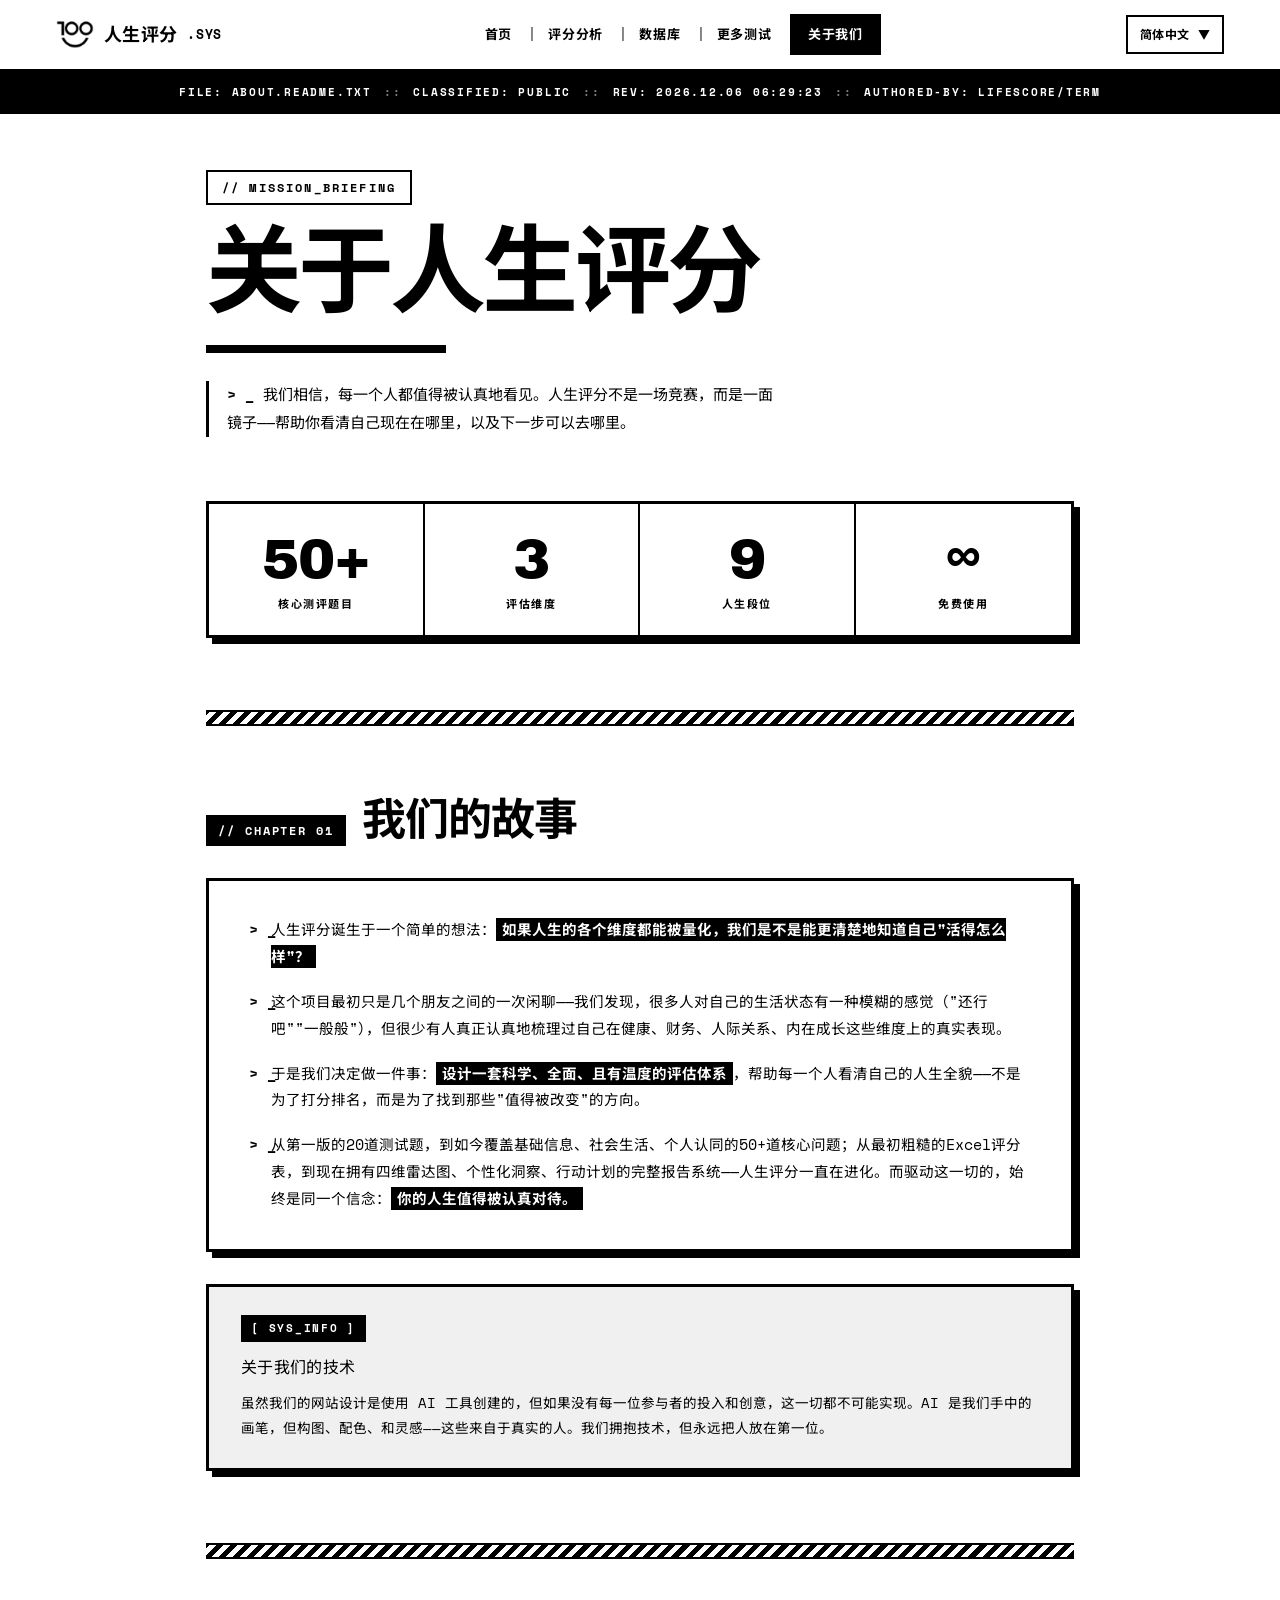
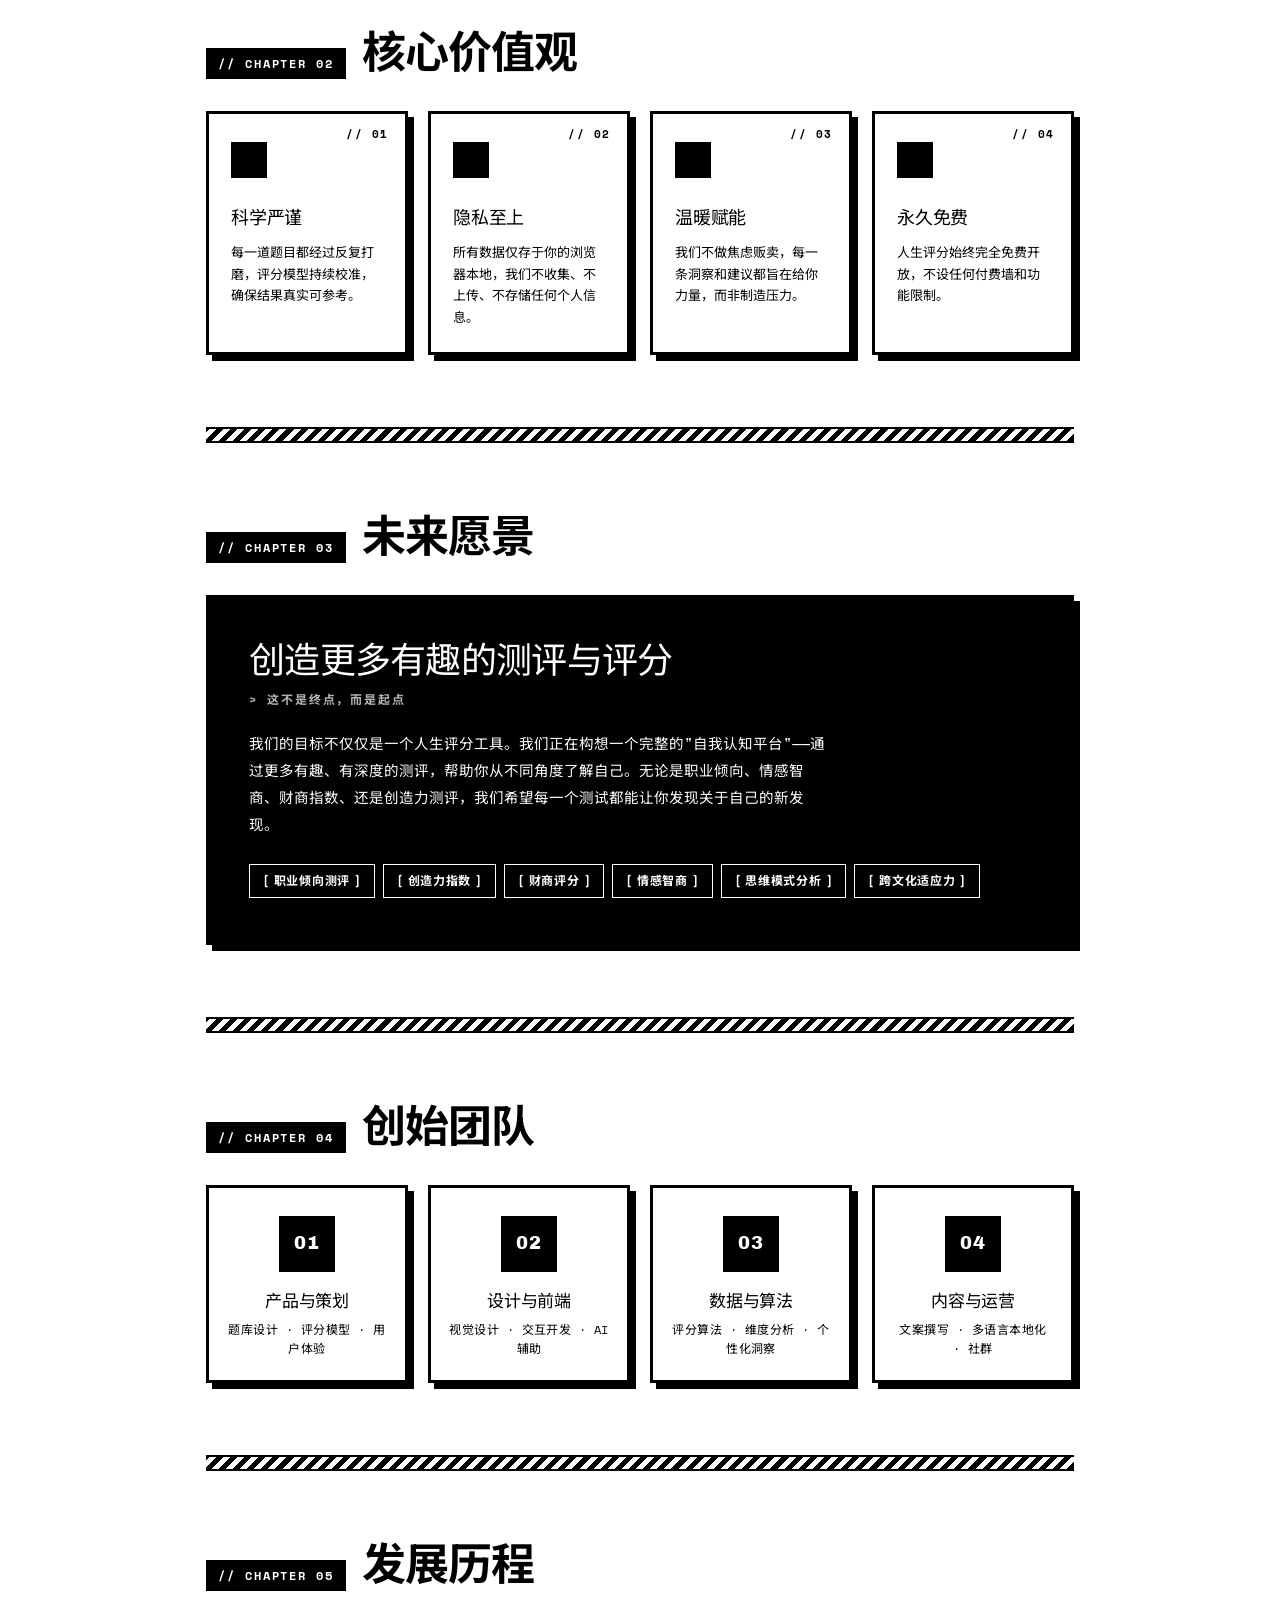
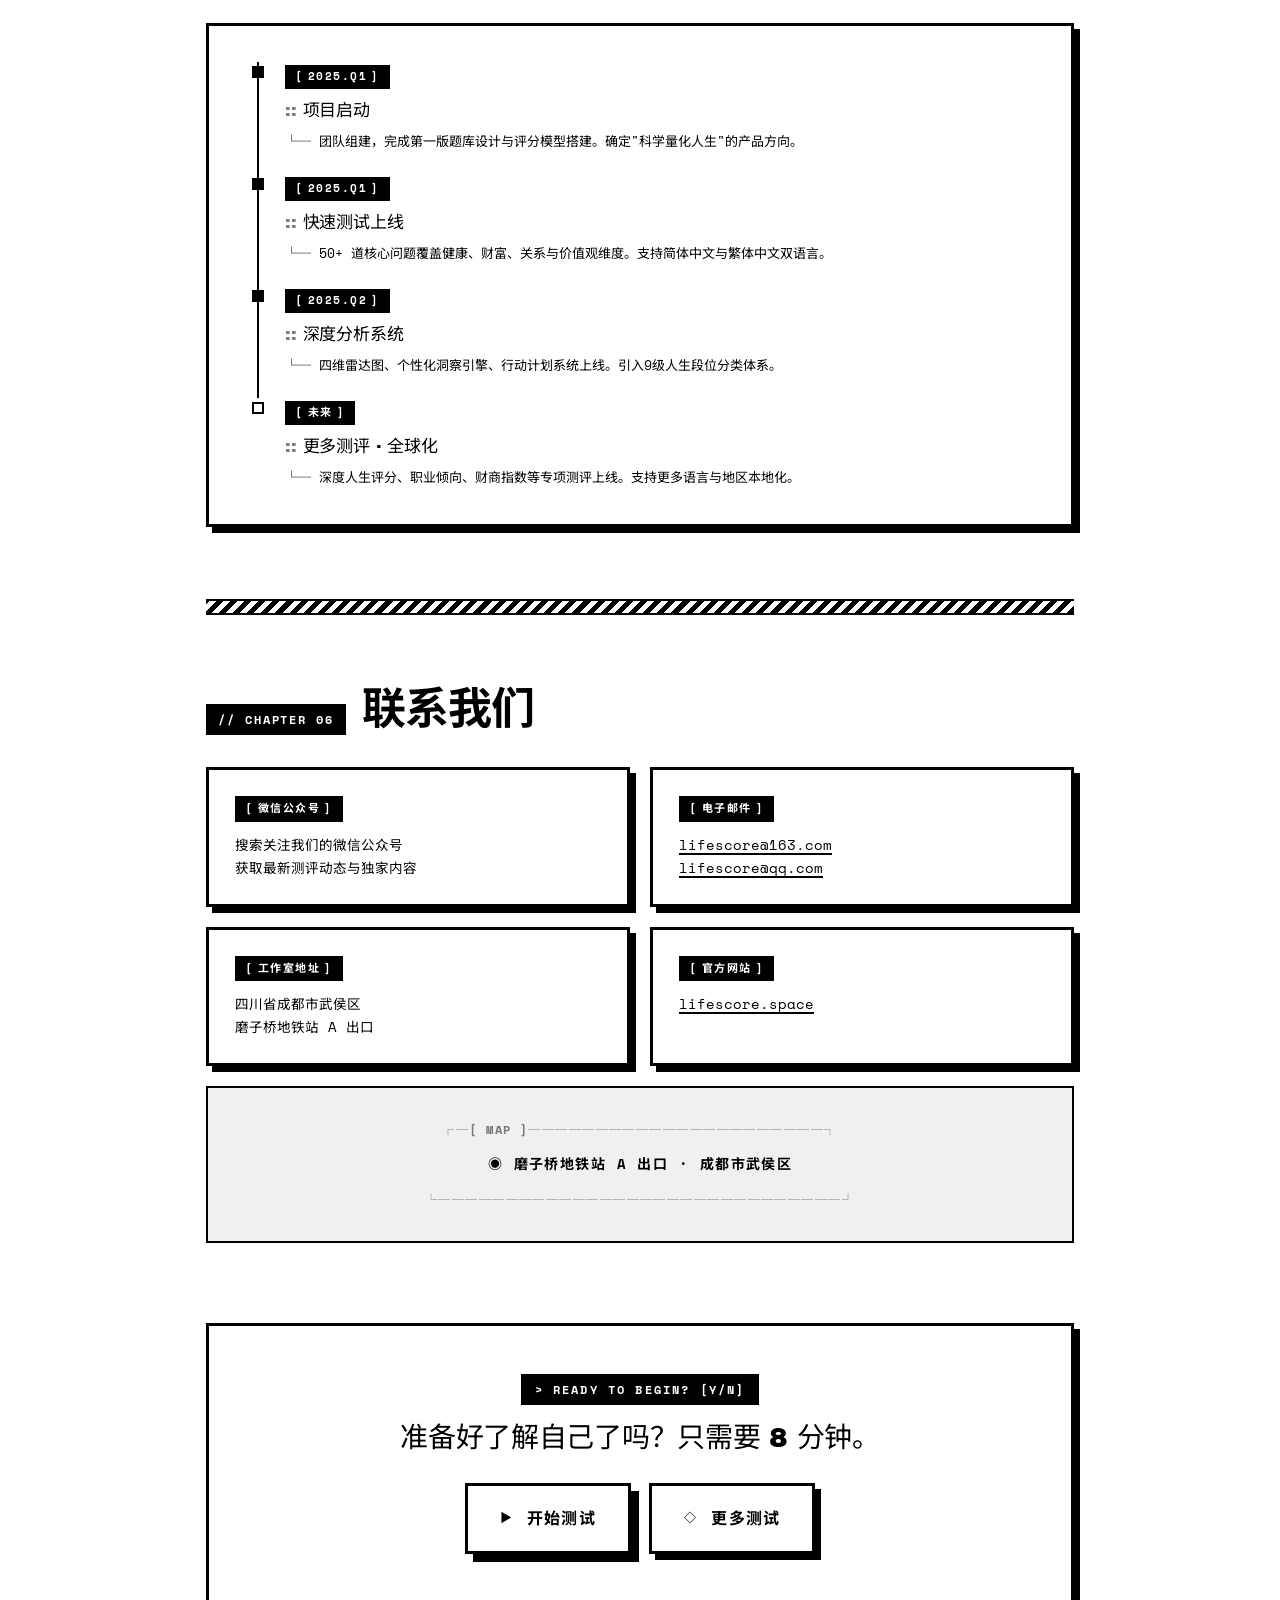
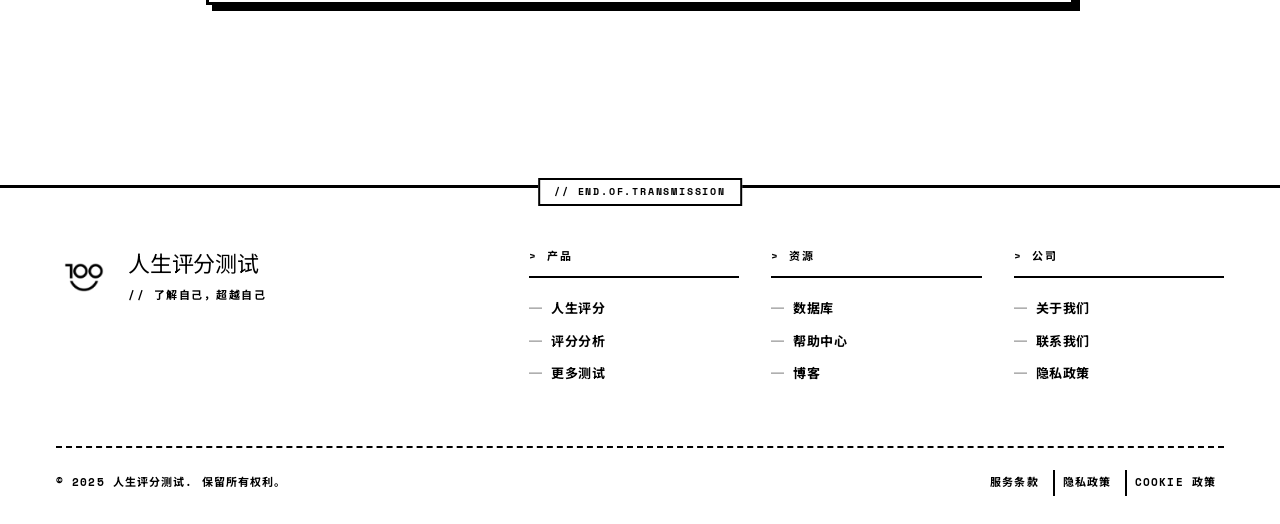
==== about.html @ 3911fbe5 "Add files via upload" ====
<!DOCTYPE html>
<html lang="zh-CN">
<head>
  <meta charset="UTF-8"/>
  <meta name="viewport" content="width=device-width, initial-scale=1.0"/>
  <title>LIFESCORE/TERM // 关于我们</title>
  <link rel="icon" type="image/png" href="images/favicon.ico"/>

  <link rel="preconnect" href="https://fonts.googleapis.com"/>
  <link rel="preconnect" href="https://fonts.gstatic.com" crossorigin/>
  <link href="https://fonts.googleapis.com/css2?family=Archivo+Black&family=Space+Mono:wght@400;700&family=Noto+Sans+SC:wght@500;700;900&display=swap" rel="stylesheet"/>

  <link rel="stylesheet" href="style.css"/>
</head>
<body>
  <!-- legacy hook (script may inject children) — visually neutralized -->
  <div class="particles" id="particles" aria-hidden="true"></div>

  <!-- ═══════════════ HUD BAR ═══════════════ -->
  <header class="hud" id="header">
    <div class="hud-row">
      <a href="index.html" class="brand">
        <img class="brand-mark" src="images/favicon.ico" alt="LS"/>
        <span class="brand-text" data-i18n="brandName">人生评分</span>
        <span class="brand-system">.SYS</span>
      </a>

      <nav class="nav" id="nav" aria-label="Main">
        <a href="index.html"      class="nav-link"        data-i18n="nav.home">首页</a>
        <a href="analysis.html"   class="nav-link"        data-i18n="nav.analysis">评分分析</a>
        <a href="database.html"   class="nav-link"        data-i18n="nav.database">数据库</a>
        <a href="more-tests.html" class="nav-link"        data-i18n="nav.more">更多测试</a>
        <a href="about.html"      class="nav-link active" data-i18n="nav.about">关于我们</a>
      </nav>

      <div class="hud-right">
        <div class="lang-switcher" id="langSwitcher">
          <span class="lang-icon">
            <svg width="14" height="14" viewBox="0 0 24 24" fill="none" stroke="currentColor" stroke-width="2.5">
              <circle cx="12" cy="12" r="10"/><path d="M2 12h20M12 2a15.3 15.3 0 0 1 4 10 15.3 15.3 0 0 1-4 10 15.3 15.3 0 0 1-4-10 15.3 15.3 0 0 1 4-10z"/>
            </svg>
          </span>
          <span class="lang-label" id="langLabel">简体中文</span>
          <span class="lang-arrow">▼</span>
          <div class="lang-dropdown" id="langDropdown">
            <div class="lang-option active" data-lang="zh-CN">简体中文</div>
            <div class="lang-option"        data-lang="zh-TW">繁體中文</div>
          </div>
        </div>
        <button class="menu-toggle" id="menuToggle" aria-expanded="false" aria-label="Menu">
          <span></span><span></span><span></span>
        </button>
      </div>
    </div>
  </header>

  <!-- ═══════════════ DOSSIER FILE-HEADER BANNER ═══════════════ -->
  <div class="dossier-banner">
    <span>FILE: ABOUT.README.TXT</span>
    <span class="sep">::</span>
    <span>CLASSIFIED: PUBLIC</span>
    <span class="sep">::</span>
    <span>REV: <span id="liveDate"></span></span>
    <span class="sep">::</span>
    <span>AUTHORED-BY: LIFESCORE/TERM</span>
  </div>

  <!-- ═══════════════ MAIN ═══════════════ -->
  <main class="dossier-wrap">

    <!-- ── HERO ── -->
    <section class="dossier-hero">
      <span class="kicker">MISSION_BRIEFING</span>
      <h1>关于人生评分</h1>
      <span class="underline" aria-hidden="true"></span>
      <p class="dossier-intro">我们相信，每一个人都值得被认真地看见。人生评分不是一场竞赛，而是一面镜子——帮助你看清自己现在在哪里，以及下一步可以去哪里。</p>
    </section>

    <!-- ── STATS STRIP ── -->
    <section class="dossier-stats" aria-label="关键指标">
      <div class="dossier-stat">
        <div class="dossier-stat-num">50+</div>
        <div class="dossier-stat-label">核心测评题目</div>
      </div>
      <div class="dossier-stat">
        <div class="dossier-stat-num">3</div>
        <div class="dossier-stat-label">评估维度</div>
      </div>
      <div class="dossier-stat">
        <div class="dossier-stat-num">9</div>
        <div class="dossier-stat-label">人生段位</div>
      </div>
      <div class="dossier-stat">
        <div class="dossier-stat-num">∞</div>
        <div class="dossier-stat-label">免费使用</div>
      </div>
    </section>

    <div class="dossier-divider" aria-hidden="true"></div>

    <!-- ══ CHAPTER 01 :: OUR STORY ══ -->
    <section>
      <header class="chapter-head">
        <span class="chapter-num">// CHAPTER 01</span>
        <h2>我们的故事</h2>
      </header>

      <div class="dossier-prose">
        <p>人生评分诞生于一个简单的想法：<strong>如果人生的各个维度都能被量化，我们是不是能更清楚地知道自己"活得怎么样"？</strong></p>
        <p>这个项目最初只是几个朋友之间的一次闲聊——我们发现，很多人对自己的生活状态有一种模糊的感觉（"还行吧""一般般"），但很少有人真正认真地梳理过自己在健康、财务、人际关系、内在成长这些维度上的真实表现。</p>
        <p>于是我们决定做一件事：<strong>设计一套科学、全面、且有温度的评估体系</strong>，帮助每一个人看清自己的人生全貌——不是为了打分排名，而是为了找到那些"值得被改变"的方向。</p>
        <p>从第一版的20道测试题，到如今覆盖基础信息、社会生活、个人认同的50+道核心问题；从最初粗糙的Excel评分表，到现在拥有四维雷达图、个性化洞察、行动计划的完整报告系统——人生评分一直在进化。而驱动这一切的，始终是同一个信念：<strong>你的人生值得被认真对待。</strong></p>
      </div>

      <!-- AI ACKNOWLEDGEMENT — system info callout -->
      <div class="sys-info">
        <span class="sys-info-title">关于我们的技术</span>
        <p>虽然我们的网站设计是使用 AI 工具创建的，但如果没有每一位参与者的投入和创意，这一切都不可能实现。AI 是我们手中的画笔，但构图、配色、和灵感——这些来自于真实的人。我们拥抱技术，但永远把人放在第一位。</p>
      </div>
    </section>

    <div class="dossier-divider" aria-hidden="true"></div>

    <!-- ══ CHAPTER 02 :: CORE VALUES ══ -->
    <section>
      <header class="chapter-head">
        <span class="chapter-num">// CHAPTER 02</span>
        <h2>核心价值观</h2>
      </header>

      <div class="dossier-values">
        <article class="value-card">
          <span class="v-id">// 01</span>
          <span class="v-mark" aria-hidden="true"></span>
          <div class="value-title">科学严谨</div>
          <div class="value-desc">每一道题目都经过反复打磨，评分模型持续校准，确保结果真实可参考。</div>
        </article>
        <article class="value-card">
          <span class="v-id">// 02</span>
          <span class="v-mark" aria-hidden="true"></span>
          <div class="value-title">隐私至上</div>
          <div class="value-desc">所有数据仅存于你的浏览器本地，我们不收集、不上传、不存储任何个人信息。</div>
        </article>
        <article class="value-card">
          <span class="v-id">// 03</span>
          <span class="v-mark" aria-hidden="true"></span>
          <div class="value-title">温暖赋能</div>
          <div class="value-desc">我们不做焦虑贩卖，每一条洞察和建议都旨在给你力量，而非制造压力。</div>
        </article>
        <article class="value-card">
          <span class="v-id">// 04</span>
          <span class="v-mark" aria-hidden="true"></span>
          <div class="value-title">永久免费</div>
          <div class="value-desc">人生评分始终完全免费开放，不设任何付费墙和功能限制。</div>
        </article>
      </div>
    </section>

    <div class="dossier-divider" aria-hidden="true"></div>

    <!-- ══ CHAPTER 03 :: VISION ══ -->
    <section>
      <header class="chapter-head">
        <span class="chapter-num">// CHAPTER 03</span>
        <h2>未来愿景</h2>
      </header>

      <div class="dossier-vision">
        <div class="vision-title">创造更多有趣的测评与评分</div>
        <div class="vision-sub">这不是终点，而是起点</div>
        <div class="vision-text">我们的目标不仅仅是一个人生评分工具。我们正在构想一个完整的"自我认知平台"——通过更多有趣、有深度的测评，帮助你从不同角度了解自己。无论是职业倾向、情感智商、财商指数、还是创造力测评，我们希望每一个测试都能让你发现关于自己的新发现。</div>
        <div class="vision-tags">
          <span class="vision-tag">职业倾向测评</span>
          <span class="vision-tag">创造力指数</span>
          <span class="vision-tag">财商评分</span>
          <span class="vision-tag">情感智商</span>
          <span class="vision-tag">思维模式分析</span>
          <span class="vision-tag">跨文化适应力</span>
        </div>
      </div>
    </section>

    <div class="dossier-divider" aria-hidden="true"></div>

    <!-- ══ CHAPTER 04 :: TEAM ══ -->
    <section>
      <header class="chapter-head">
        <span class="chapter-num">// CHAPTER 04</span>
        <h2>创始团队</h2>
      </header>

      <div class="dossier-team">
        <article class="team-card">
          <div class="team-id">01</div>
          <div class="team-name">产品与策划</div>
          <div class="team-role">题库设计 · 评分模型 · 用户体验</div>
        </article>
        <article class="team-card">
          <div class="team-id">02</div>
          <div class="team-name">设计与前端</div>
          <div class="team-role">视觉设计 · 交互开发 · AI 辅助</div>
        </article>
        <article class="team-card">
          <div class="team-id">03</div>
          <div class="team-name">数据与算法</div>
          <div class="team-role">评分算法 · 维度分析 · 个性化洞察</div>
        </article>
        <article class="team-card">
          <div class="team-id">04</div>
          <div class="team-name">内容与运营</div>
          <div class="team-role">文案撰写 · 多语言本地化 · 社群</div>
        </article>
      </div>
    </section>

    <div class="dossier-divider" aria-hidden="true"></div>

    <!-- ══ CHAPTER 05 :: MILESTONES ══ -->
    <section>
      <header class="chapter-head">
        <span class="chapter-num">// CHAPTER 05</span>
        <h2>发展历程</h2>
      </header>

      <div class="dossier-timeline">
        <div class="tl-entry">
          <span class="tl-date">2025.Q1</span>
          <span class="tl-title">项目启动</span>
          <div class="tl-desc">团队组建，完成第一版题库设计与评分模型搭建。确定"科学量化人生"的产品方向。</div>
        </div>
        <div class="tl-entry">
          <span class="tl-date">2025.Q1</span>
          <span class="tl-title">快速测试上线</span>
          <div class="tl-desc">50+ 道核心问题覆盖健康、财富、关系与价值观维度。支持简体中文与繁体中文双语言。</div>
        </div>
        <div class="tl-entry">
          <span class="tl-date">2025.Q2</span>
          <span class="tl-title">深度分析系统</span>
          <div class="tl-desc">四维雷达图、个性化洞察引擎、行动计划系统上线。引入9级人生段位分类体系。</div>
        </div>
        <div class="tl-entry tl-future">
          <span class="tl-date">未来</span>
          <span class="tl-title">更多测评 · 全球化</span>
          <div class="tl-desc">深度人生评分、职业倾向、财商指数等专项测评上线。支持更多语言与地区本地化。</div>
        </div>
      </div>
    </section>

    <div class="dossier-divider" aria-hidden="true"></div>

    <!-- ══ CHAPTER 06 :: CONTACT ══ -->
    <section id="contact">
      <header class="chapter-head">
        <span class="chapter-num">// CHAPTER 06</span>
        <h2>联系我们</h2>
      </header>

      <div class="dossier-contacts">
        <article class="contact-card">
          <span class="contact-label">微信公众号</span>
          <div class="contact-val">搜索关注我们的微信公众号<br/>获取最新测评动态与独家内容</div>
        </article>

        <article class="contact-card">
          <span class="contact-label">电子邮件</span>
          <div class="contact-val">
            <a href="mailto:lifescore@163.com">lifescore@163.com</a><br/>
            <a href="mailto:lifescore@qq.com">lifescore@qq.com</a>
          </div>
        </article>

        <article class="contact-card">
          <span class="contact-label">工作室地址</span>
          <div class="contact-val">四川省成都市武侯区<br/>磨子桥地铁站 A 出口</div>
        </article>

        <article class="contact-card">
          <span class="contact-label">官方网站</span>
          <div class="contact-val"><a href="https://lifescore.space" target="_blank" rel="noopener">lifescore.space</a></div>
        </article>
      </div>

      <div class="address-map" aria-label="地址">
        <span class="pin">磨子桥地铁站 A 出口 · 成都市武侯区</span>
      </div>
    </section>

    <!-- ══ CTA ══ -->
    <section class="dossier-cta">
      <span class="dossier-cta-prompt">&gt; READY TO BEGIN? [Y/N]</span>
      <div class="dossier-cta-text">准备好了解自己了吗？只需要 8 分钟。</div>
      <div class="dossier-cta-btns">
        <a href="quiz-quick.html" class="btn btn-primary">
          <span>开始测试</span>
        </a>
        <a href="more-tests.html" class="btn btn-secondary">
          <span>更多测试</span>
        </a>
      </div>
    </section>

  </main>

  <!-- ═══════════════ FOOTER ═══════════════ -->
  <footer class="footer">
    <div class="footer-inner">
      <div class="footer-brand">
        <img class="footer-logo-mark" src="images/favicon.ico" alt="LS"/>
        <div>
          <div class="footer-name"    data-i18n="footer.brand">人生评分测试</div>
          <div class="footer-tagline" data-i18n="footer.tagline">了解自己，超越自己</div>
        </div>
      </div>
      <div class="footer-links">
        <div class="footer-col">
          <div class="footer-col-title" data-i18n="footer.col1">产品</div>
          <a href="quiz-quick.html"  data-i18n="footer.l1a">人生评分</a>
          <a href="analysis.html"    data-i18n="footer.l1b">评分分析</a>
          <a href="more-tests.html"  data-i18n="footer.l1c">更多测试</a>
        </div>
        <div class="footer-col">
          <div class="footer-col-title" data-i18n="footer.col2">资源</div>
          <a href="database.html" data-i18n="footer.l2a">数据库</a>
          <a href="#"             data-i18n="footer.l2b">帮助中心</a>
          <a href="#"             data-i18n="footer.l2c">博客</a>
        </div>
        <div class="footer-col">
          <div class="footer-col-title" data-i18n="footer.col3">公司</div>
          <a href="about.html"         data-i18n="footer.l3a">关于我们</a>
          <a href="about.html#contact" data-i18n="footer.l3b">联系我们</a>
          <a href="#"                  data-i18n="footer.l3c">隐私政策</a>
        </div>
      </div>
    </div>
    <div class="footer-bottom">
      <span data-i18n="footer.copy">© 2025 人生评分测试. 保留所有权利。</span>
      <div class="footer-bottom-links">
        <a href="#" data-i18n="footer.terms">服务条款</a>
        <a href="#" data-i18n="footer.privacy">隐私政策</a>
        <a href="#" data-i18n="footer.cookie">Cookie 政策</a>
      </div>
    </div>
  </footer>

  <!-- ═══════════════ INLINE PAGE WIRING ═══════════════ -->
  <script src="i18n.js"></script>
  <script>
  (function(){
    'use strict';

    /* Lang switcher */
    var ls = document.getElementById('langSwitcher');
    if (ls) {
      ls.addEventListener('click', function(e){ e.stopPropagation(); ls.classList.toggle('open'); });
      document.addEventListener('click', function(){ ls.classList.remove('open'); });
      document.querySelectorAll('.lang-option').forEach(function(o){
        o.addEventListener('click', function(e){
          e.stopPropagation(); window.applyI18n(o.dataset.lang); ls.classList.remove('open');
        });
      });
    }

    /* Mobile nav */
    var mt = document.getElementById('menuToggle'), nav = document.getElementById('nav');
    if (mt && nav) {
      mt.addEventListener('click', function(){
        var o = nav.classList.toggle('mobile-open');
        mt.setAttribute('aria-expanded', o);
      });
      document.querySelectorAll('.nav-link').forEach(function(l){
        l.addEventListener('click', function(){
          nav.classList.remove('mobile-open');
          mt.setAttribute('aria-expanded', 'false');
        });
      });
    }

    /* Scroll-aware header */
    var header = document.getElementById('header');
    if (header) {
      window.addEventListener('scroll', function(){
        header.classList.toggle('scrolled', window.scrollY > 10);
      }, { passive: true });
    }

    /* Live local time */
    function padLive(n){ return n < 10 ? '0' + n : n; }
    function tickLive(){
      var d = new Date();
      var s = d.getFullYear() + '.' + padLive(d.getMonth()+1) + '.' + padLive(d.getDate()) + ' '
            + padLive(d.getHours()) + ':' + padLive(d.getMinutes()) + ':' + padLive(d.getSeconds());
      var el = document.getElementById('liveDate');
      if(el) el.textContent = s;
    }
    tickLive();
    setInterval(tickLive, 1000);

    /* Apply i18n */
    if (typeof window.applyI18n === 'function') window.applyI18n();
  })();
  </script>
</body>
</html>
---- style.css ----
/* ═══════════════════════════════════════════════════════════════
 *  §1 · DESIGN TOKENS  ::  shared across the entire site
 *  ─────────────────────────────────────────────────────────────
 *  Public API (use these on every new page) :
 *    --color-bg        page background (paper white)
 *    --color-text      ink black
 *    --color-faint     subtle separator gray (use sparingly)
 *    --border-thick    standard 3px black border
 *    --border-hairline 2px black border (secondary surfaces)
 *    --shadow-hard     standard 6px hard offset shadow
 *    --shadow-sm/lg    smaller (4px) and larger (8px) variants
 *    --font-sans       display / heading family
 *    --font-mono       body / numeric / UI family
 *    --hud-h           fixed header height
 *    --max-w           page max-width
 *    --gutter          horizontal page padding
 *  Internal aliases (legacy short names) are kept after the
 *  public tokens so existing rules in this file keep working.
 * ═══════════════════════════════════════════════════════════════ */
:root {
  /* ── Color ── */
  --color-bg:        #FFFFFF;
  --color-text:      #000000;
  --color-faint:     #F0F0F0;   /* subtle separation only */

  /* ── Typography ── */
  --font-sans: 'Archivo Black', 'Noto Sans SC', system-ui, -apple-system, sans-serif;
  --font-mono: 'Space Mono', 'Noto Sans SC', 'Courier New', Courier, ui-monospace, monospace;

  /* ── Borders ── */
  --border-thick:    3px solid var(--color-text);
  --border-hairline: 2px solid var(--color-text);

  /* ── Shadows (hard offset, zero blur) ── */
  --shadow-sm:   4px 4px 0 var(--color-text);
  --shadow-hard: 6px 6px 0 var(--color-text);   /* the canonical one */
  --shadow-lg:   8px 8px 0 var(--color-text);

  /* ── Layout ── */
  --hud-h:  72px;
  --max-w:  1280px;
  --gutter: clamp(20px, 5vw, 56px);

  /* ── Internal aliases (kept so this file's existing rules work
   *    AND so future pages can use either naming convention) ── */
  --c-paper:     var(--color-bg);
  --c-ink:       var(--color-text);
  --c-faint:     var(--color-faint);
  --f-display:   var(--font-sans);
  --f-mono:      var(--font-mono);
  --bw:          3px;
  --bw-hairline: 2px;
  --shadow-md:   var(--shadow-hard);
}


/* ═══════════════════════════════════════════════════════════════
 *  §2 · RESET + BASE
 * ═══════════════════════════════════════════════════════════════ */
*, *::before, *::after { box-sizing: border-box; margin: 0; padding: 0; }
html { scroll-behavior: smooth; -webkit-text-size-adjust: 100%; }
body {
  font-family: var(--f-mono);
  font-weight: 400;
  font-size: 16px;
  line-height: 1.6;
  color: var(--c-ink);
  background: var(--c-paper);
  min-height: 100vh;
  overflow-x: hidden;
  -webkit-font-smoothing: antialiased;
  -moz-osx-font-smoothing: grayscale;
}
img, svg { display: block; max-width: 100%; }
button { font: inherit; color: inherit; background: none; border: 0; cursor: pointer; }
a { color: inherit; text-decoration: none; }
ul, ol { list-style: none; }
::selection { background: var(--c-ink); color: var(--c-paper); }

/* B&W scrollbar */
::-webkit-scrollbar { width: 12px; }
::-webkit-scrollbar-track { background: var(--c-paper); border-left: 2px solid var(--c-ink); }
::-webkit-scrollbar-thumb { background: var(--c-ink); }

/* legacy hook — neutralized (script.js may inject children, no visual) */
.particles { display: none; }

/* ═══════════════════════════════════════════════════════════════
 *  §3 · HUD BAR
 * ═══════════════════════════════════════════════════════════════ */
.hud {
  position: fixed; top: 0; left: 0; right: 0;
  z-index: 80;
  height: var(--hud-h);
  background: var(--c-paper);
  border-bottom: var(--bw) solid var(--c-ink);
  display: flex; align-items: center;
  padding: 0 var(--gutter);
  transition: box-shadow 0.15s linear;
}
.hud.scrolled { box-shadow: 0 4px 0 var(--c-ink); }
.hud-row {
  width: 100%; max-width: var(--max-w); margin: 0 auto;
  display: grid;
  grid-template-columns: auto 1fr auto;
  align-items: center;
  gap: 24px;
}

.brand {
  display: inline-flex; align-items: center; gap: 10px;
  font-family: var(--f-mono);
  font-weight: 700;
  letter-spacing: 0.02em;
}
.brand-mark {
  display: block;
  width: 38px; height: 38px;
  object-fit: contain;
}
.brand-text  { font-size: 18px; }
.brand-system { font-size: 13px; letter-spacing: 0.05em; }

.nav {
  display: flex;
  justify-content: center;
  gap: 0;
}
.nav-link {
  position: relative;
  padding: 10px 18px;
  font-family: var(--f-mono);
  font-weight: 700;
  font-size: 13px;
  letter-spacing: 0.06em;
  text-transform: uppercase;
  transition: background 0.1s linear, color 0.1s linear;
}
.nav-link + .nav-link::before {
  content: '|';
  position: absolute;
  left: -2px; top: 50%; transform: translateY(-50%);
  font-weight: 400;
}
.nav-link:hover {
  background: var(--c-ink);
  color: var(--c-paper);
}
.nav-link:hover::before { display: none; }
.nav-link.active {
  background: var(--c-ink);
  color: var(--c-paper);
}
.nav-link.active::before { display: none; }

.hud-right { display: flex; align-items: center; gap: 12px; }

/* lang switcher — terminal selector */
.lang-switcher {
  position: relative;
  display: inline-flex; align-items: center; gap: 8px;
  padding: 8px 12px;
  font-family: var(--f-mono);
  font-weight: 700;
  font-size: 12px;
  letter-spacing: 0.04em;
  border: var(--bw-hairline) solid var(--c-ink);
  cursor: pointer;
  user-select: none;
  transition: background 0.1s linear, color 0.1s linear;
}
.lang-switcher:hover { background: var(--c-ink); color: var(--c-paper); }
.lang-switcher .lang-icon { display: none; }
.lang-arrow { transition: transform 0.15s linear; display: inline-block; }
.lang-switcher.open .lang-arrow { transform: rotate(180deg); }
.lang-dropdown {
  position: absolute;
  top: calc(100% + 4px); right: 0;
  min-width: 100%;
  background: var(--c-paper);
  border: var(--bw) solid var(--c-ink);
  box-shadow: var(--shadow-sm);
  display: none;
  z-index: 90;
}
.lang-switcher.open .lang-dropdown { display: block; }
.lang-option {
  display: block;
  padding: 10px 14px;
  font-family: var(--f-mono);
  font-size: 13px;
  font-weight: 700;
  color: var(--c-ink);
  cursor: pointer;
  border-bottom: var(--bw-hairline) solid var(--c-ink);
}
.lang-option:last-child { border-bottom: 0; }
.lang-option:hover, .lang-option.active {
  background: var(--c-ink);
  color: var(--c-paper);
}

/* mobile menu toggle */
.menu-toggle {
  display: none;
  width: 44px; height: 44px;
  background: var(--c-paper);
  border: var(--bw-hairline) solid var(--c-ink);
  position: relative;
  transition: background 0.1s linear;
}
.menu-toggle:hover { background: var(--c-ink); }
.menu-toggle:hover span { background: var(--c-paper); }
.menu-toggle span {
  position: absolute; left: 9px;
  width: 22px; height: 3px;
  background: var(--c-ink);
  transition: transform 0.2s linear, opacity 0.1s linear, background 0.1s linear;
}
.menu-toggle span:nth-child(1) { top: 13px; }
.menu-toggle span:nth-child(2) { top: 20px; }
.menu-toggle span:nth-child(3) { top: 27px; }
.menu-toggle[aria-expanded="true"] span:nth-child(1) { top: 20px; transform: rotate(45deg); }
.menu-toggle[aria-expanded="true"] span:nth-child(2) { opacity: 0; }
.menu-toggle[aria-expanded="true"] span:nth-child(3) { top: 20px; transform: rotate(-45deg); }

/* ═══════════════════════════════════════════════════════════════
 *  §4 · MAIN
 * ═══════════════════════════════════════════════════════════════ */
main { padding-top: var(--hud-h); }

.container {
  max-width: var(--max-w);
  margin: 0 auto;
  padding: 0 var(--gutter);
}

/* boot status line above the hero */
.boot {
  display: flex; align-items: center; gap: 14px;
  padding: 28px 0 0;
  font-family: var(--f-mono);
  font-size: 12px;
  font-weight: 700;
  letter-spacing: 0.06em;
  color: var(--c-ink);
}
.boot-line {
  display: inline-block;
  white-space: nowrap;
  overflow: hidden;
  clip-path: inset(0 100% 0 0);
  animation: ls-type 2.4s steps(48) 0.2s forwards;
}
.boot::before { content: '▌'; animation: ls-blink 1s steps(2) infinite; }
.boot-spinner::before {
  content: '|';
  display: inline-block;
  animation: ls-spin-content 0.6s steps(4) infinite;
}

/* ═══════════════════════════════════════════════════════════════
 *  §5 · HERO — type wall + arcade scoreboard
 * ═══════════════════════════════════════════════════════════════ */
.hero {
  display: grid;
  grid-template-columns: minmax(0, 1.4fr) minmax(0, 1fr);
  gap: clamp(40px, 6vw, 100px);
  align-items: start;
  padding: 56px 0 120px;
}

/* LEFT — heading + CTA */
.hero-text > * {
  animation: ls-rise 0.5s linear both;
}
.hero-text > *:nth-child(1) { animation-delay: 0.05s; }
.hero-text > *:nth-child(2) { animation-delay: 0.15s; }
.hero-text > *:nth-child(3) { animation-delay: 0.25s; }
.hero-text > *:nth-child(4) { animation-delay: 0.35s; }
.hero-text > *:nth-child(5) { animation-delay: 0.45s; }
.hero-text > *:nth-child(6) { animation-delay: 0.55s; }
.hero-text > *:nth-child(7) { animation-delay: 0.65s; }
.hero-text > *:nth-child(8) { animation-delay: 0.75s; }

.winner-banner {
  display: none;
  margin-bottom: 24px;
  padding: 12px 18px;
  font-family: var(--f-display);
  font-size: 14px;
  letter-spacing: 0.04em;
  color: var(--c-paper);
  background: var(--c-ink);
  border: var(--bw) solid var(--c-ink);
  box-shadow: var(--shadow-md);
}
body.winner-mode .winner-banner { display: inline-block; }

.hero-badge {
  display: inline-block;
  margin-bottom: 28px;
  padding: 6px 12px;
  font-family: var(--f-mono);
  font-size: 11px;
  font-weight: 700;
  letter-spacing: 0.14em;
  text-transform: uppercase;
  border: var(--bw-hairline) solid var(--c-ink);
}
.hero-badge::before { content: '◆ '; }

/* previous-score badge — script.js toggles .has-score */
.score-badge-wrap { margin: 0 0 24px; }
.score-badge {
  display: inline-flex; align-items: center; gap: 10px;
  padding: 8px 14px;
  font-family: var(--f-mono);
  font-weight: 700;
  font-size: 12px;
  letter-spacing: 0.06em;
  text-transform: uppercase;
  border: var(--bw-hairline) solid var(--c-ink);
  background: var(--c-paper);
  color: var(--c-ink);
}
.score-badge.has-score {
  background: var(--c-ink);
  color: var(--c-paper);
}
.score-badge-none::before { content: '> '; }

.hero-title {
  font-family: var(--f-display);
  font-size: clamp(48px, 9.4vw, 132px);
  line-height: 0.92;
  letter-spacing: -0.04em;
  text-transform: uppercase;
  margin: 0 0 32px;
}
.hero-title .line { display: block; }
.hero-title .line.accent {
  display: inline-block;
  padding: 0 0.08em;
  background: var(--c-ink);
  color: var(--c-paper);
}
.hero-title .cursor {
  display: inline-block;
  width: 0.6ch;
  margin-left: 0.05em;
  animation: ls-blink 1s steps(2) infinite;
}

.hero-sub {
  max-width: 56ch;
  margin: 0 0 36px;
  font-family: var(--f-mono);
  font-size: 16px;
  line-height: 1.65;
}
.hero-sub::before { content: '>>  '; font-weight: 700; }

/* CTA buttons */
.hero-actions {
  display: flex; gap: 22px; flex-wrap: wrap;
  margin-bottom: 36px;
}
.btn {
  display: inline-flex; align-items: center; gap: 14px;
  padding: 20px 32px;
  font-family: var(--f-mono);
  font-weight: 700;
  font-size: 16px;
  letter-spacing: 0.08em;
  text-transform: uppercase;
  color: var(--c-ink);
  background: var(--c-paper);
  border: var(--bw) solid var(--c-ink);
  box-shadow: var(--shadow-lg);
  cursor: pointer;
  transition: transform 0.1s linear, box-shadow 0.1s linear,
              background 0.1s linear, color 0.1s linear;
}
.btn::before {
  content: '▶';
  font-size: 12px;
  transform: translateY(-1px);
}
.btn-secondary { box-shadow: var(--shadow-md); }
.btn-secondary::before { content: '◇'; }
.btn:hover {
  background: var(--c-ink);
  color: var(--c-paper);
  transform: translate(3px, 3px);
  box-shadow: var(--shadow-sm);
}
.btn-secondary:hover { box-shadow: 2px 2px 0 var(--c-ink); }
.btn:active {
  transform: translate(8px, 8px);
  box-shadow: 0 0 0 var(--c-ink);
}

/* deep-red accent for the primary CTA */
.btn-accent-red {
  border-color: #8B0000;
  box-shadow: 6px 6px 0 #8B0000;
}
.btn-accent-red:hover {
  background: #8B0000;
  color: var(--c-paper);
  box-shadow: 2px 2px 0 #8B0000;
}

/* "view previous result" — small terminal-style link */
.view-result-wrap { margin: -18px 0 28px; }
.btn-view-result {
  display: inline-flex; align-items: center; gap: 8px;
  padding: 8px 12px;
  font-family: var(--f-mono);
  font-size: 12px;
  font-weight: 700;
  letter-spacing: 0.08em;
  text-transform: uppercase;
  color: var(--c-ink);
  background: var(--c-paper);
  border: var(--bw-hairline) dashed var(--c-ink);
  cursor: not-allowed;
  opacity: 0.35;
  transition: opacity 0.1s linear, background 0.1s linear, color 0.1s linear;
}
.btn-view-result.enabled { cursor: pointer; opacity: 1; border-style: solid; }
.btn-view-result.enabled:hover {
  background: var(--c-ink);
  color: var(--c-paper);
}
.btn-view-result::before { content: '['; }
.btn-view-result::after  { content: ']'; }

.indepth-note {
  max-width: 48ch;
  margin: 0 0 36px;
  padding: 10px 14px;
  font-family: var(--f-mono);
  font-size: 12px;
  letter-spacing: 0.02em;
  background: var(--c-faint);
  border-left: var(--bw) solid var(--c-ink);
}
.indepth-note::before { content: '// NOTE :: '; font-weight: 700; }

/* mini stats — bordered strip */
.hero-stats {
  display: inline-flex;
  align-items: center;
  flex-wrap: wrap;
  gap: 0;
  padding: 0;
  border: var(--bw) solid var(--c-ink);
  background: var(--c-paper);
  box-shadow: var(--shadow-sm);
}
.stat {
  display: inline-flex; align-items: baseline; gap: 8px;
  padding: 12px 22px;
  border-right: var(--bw-hairline) solid var(--c-ink);
}
.stat:last-child { border-right: 0; }
.stat-num {
  font-family: var(--f-display);
  font-size: 22px;
  letter-spacing: 0.02em;
}
.stat-desc {
  font-family: var(--f-mono);
  font-size: 11px;
  font-weight: 700;
  letter-spacing: 0.12em;
  text-transform: uppercase;
}
.stat-divider { display: none; }

/* ─────────────────────────────────────────────────────────────
 *  RIGHT — ARCADE SCOREBOARD  ::  retro CRT readout
 * ───────────────────────────────────────────────────────────── */
.arcade {
  position: sticky; top: calc(var(--hud-h) + 32px);
  background: var(--c-paper);
  border: var(--bw) solid var(--c-ink);
  box-shadow: var(--shadow-lg);
  animation: ls-rise 0.5s linear 0.2s both;
}
.arcade-head {
  display: flex; justify-content: space-between; align-items: center;
  padding: 10px 14px;
  font-family: var(--f-mono);
  font-size: 11px;
  font-weight: 700;
  letter-spacing: 0.14em;
  text-transform: uppercase;
  background: var(--c-ink);
  color: var(--c-paper);
}
.arcade-head-id { letter-spacing: 0.06em; }

/* the "CRT screen" — black inset displaying the digits */
.arcade-crt {
  margin: 18px;
  padding: 28px 20px 20px;
  background: var(--c-ink);
  color: var(--c-paper);
  text-align: center;
  position: relative;
}
.arcade-crt::before {
  content: 'HI-SCORE';
  position: absolute;
  top: 8px; left: 12px;
  font-family: var(--f-mono);
  font-size: 10px;
  font-weight: 700;
  letter-spacing: 0.18em;
}
.arcade-crt::after {
  content: '◉ REC';
  position: absolute;
  top: 8px; right: 12px;
  font-family: var(--f-mono);
  font-size: 10px;
  font-weight: 700;
  letter-spacing: 0.14em;
  animation: ls-blink 1.4s steps(2) infinite;
}
.arcade-digits {
  display: inline-flex; align-items: baseline; gap: 6px;
  font-family: var(--f-mono);
  font-weight: 700;
}
.arcade-num {
  font-size: clamp(54px, 8vw, 88px);
  letter-spacing: 0.05em;
  line-height: 1;
}
.arcade-slash {
  font-size: 30px;
  transform: translateY(-6px);
}
.arcade-max {
  font-size: 30px;
  letter-spacing: 0.04em;
  transform: translateY(-6px);
}
.arcade-unit {
  display: block;
  margin-top: 6px;
  font-family: var(--f-mono);
  font-size: 11px;
  font-weight: 700;
  letter-spacing: 0.18em;
}

/* chunky horizontal progress bar */
.arcade-bar-wrap {
  padding: 0 18px 14px;
}
.arcade-bar-label {
  display: flex; justify-content: space-between;
  font-family: var(--f-mono);
  font-size: 10px;
  font-weight: 700;
  letter-spacing: 0.16em;
  text-transform: uppercase;
  margin-bottom: 6px;
}
.arcade-bar {
  height: 22px;
  border: var(--bw-hairline) solid var(--c-ink);
  background: var(--c-paper);
  position: relative;
  overflow: hidden;
}
.arcade-bar-fill {
  position: absolute; top: 0; left: 0; bottom: 0;
  width: 0%;
  background: var(--c-ink);
  transition: width 0.4s linear;
  z-index: 2;
}
/* checkered background pattern on the unfilled portion — pure CSS */
.arcade-bar::before {
  content: '';
  position: absolute; inset: 0;
  background-image:
    linear-gradient(45deg, var(--c-ink) 25%, transparent 25%),
    linear-gradient(-45deg, var(--c-ink) 25%, transparent 25%);
  background-size: 6px 6px;
  background-position: 0 0, 3px 3px;
  opacity: 0.10;
  z-index: 1;
}

/* dimensions ascii readout */
.arcade-dims {
  padding: 14px 18px 18px;
  border-top: var(--bw-hairline) dashed var(--c-ink);
}
.arcade-dims-title {
  font-family: var(--f-mono);
  font-size: 10px;
  font-weight: 700;
  letter-spacing: 0.18em;
  text-transform: uppercase;
  margin-bottom: 10px;
}
.arcade-dims-title::before { content: '// '; }
.score-tags {
  display: grid;
  grid-template-columns: 1fr;
  gap: 6px;
  list-style: none;
}
.tag {
  display: grid;
  grid-template-columns: 9ch 1fr 4ch;
  align-items: center;
  gap: 10px;
  font-family: var(--f-mono);
  font-size: 12px;
  font-weight: 700;
  letter-spacing: 0.06em;
  text-transform: uppercase;
}
.tag::before { content: attr(data-name); }
.tag::after  { content: attr(data-pct); text-align: right; }
.tag .tag-bar {
  height: 10px;
  border: 1px solid var(--c-ink);
  position: relative;
}
.tag .tag-bar::before {
  content: '';
  position: absolute; inset: 0;
  background-image: repeating-linear-gradient(90deg, var(--c-ink) 0 1px, transparent 1px 4px);
  opacity: 0.4;
}

/* status line at bottom of arcade */
.arcade-status {
  padding: 10px 14px;
  font-family: var(--f-mono);
  font-size: 11px;
  font-weight: 700;
  letter-spacing: 0.12em;
  text-transform: uppercase;
  background: var(--c-ink);
  color: var(--c-paper);
  display: flex; justify-content: space-between; align-items: center;
}
.arcade-status-cursor::after {
  content: '_';
  animation: ls-blink 1s steps(2) infinite;
}

/* legacy SVG/circle hooks — must exist for script.js, hidden visually */
.score-display {
  position: absolute;
  width: 1px; height: 1px;
  overflow: hidden;
  pointer-events: none;
  visibility: hidden;
}
.ring { display: none; }

/* ═══════════════════════════════════════════════════════════════
 *  §6 · PRIVACY STRIP — full-bleed black status bar
 * ═══════════════════════════════════════════════════════════════ */
.privacy-strip {
  background: var(--c-ink);
  color: var(--c-paper);
  padding: 18px var(--gutter);
  font-family: var(--f-mono);
  font-size: 12px;
  font-weight: 700;
  letter-spacing: 0.16em;
  text-transform: uppercase;
  display: flex; align-items: center; justify-content: center; gap: 14px;
  flex-wrap: wrap;
}
.privacy-strip::before { content: '::'; }
.privacy-strip::after  { content: '::'; }
.privacy-strip svg { display: none; }

/* ═══════════════════════════════════════════════════════════════
 *  §7 · MODULES (features) — 4 brutalist cards
 * ═══════════════════════════════════════════════════════════════ */
.modules-section { padding: 100px 0 60px; }
.modules-head {
  display: flex; flex-direction: column; gap: 8px;
  margin-bottom: 56px;
}
.modules-head .kicker {
  font-family: var(--f-mono);
  font-size: 12px;
  font-weight: 700;
  letter-spacing: 0.18em;
  text-transform: uppercase;
}
.modules-head .kicker::before { content: '// '; }
.modules-head h2 {
  font-family: var(--f-display);
  font-size: clamp(36px, 6vw, 64px);
  line-height: 0.96;
  letter-spacing: -0.03em;
  text-transform: uppercase;
}

.features {
  display: grid;
  grid-template-columns: repeat(4, 1fr);
  gap: 24px;
}
.feature-card {
  position: relative;
  padding: 32px 24px 28px;
  background: var(--c-paper);
  border: var(--bw) solid var(--c-ink);
  box-shadow: var(--shadow-md);
  cursor: default;
  transition: transform 0.1s linear, box-shadow 0.1s linear,
              background 0.1s linear, color 0.1s linear;
  animation: ls-rise 0.4s linear both;
  animation-delay: calc(0.05s + var(--i, 0) * 0.08s);
}
.feature-card:hover {
  background: var(--c-ink);
  color: var(--c-paper);
  transform: translate(3px, 3px);
  box-shadow: var(--shadow-sm);
}
.feature-card:hover .feature-icon {
  background: var(--c-paper);
  color: var(--c-ink);
}
.feature-id {
  position: absolute;
  top: 14px; right: 18px;
  font-family: var(--f-mono);
  font-size: 11px;
  font-weight: 700;
  letter-spacing: 0.14em;
}
.feature-icon {
  display: inline-flex; align-items: center; justify-content: center;
  width: 48px; height: 48px;
  margin-bottom: 22px;
  background: var(--c-ink);
  color: var(--c-paper);
  transition: background 0.1s linear, color 0.1s linear;
}
.feature-icon svg { stroke: currentColor; }
.feature-title {
  font-family: var(--f-display);
  font-size: 20px;
  letter-spacing: -0.01em;
  line-height: 1.1;
  text-transform: uppercase;
  margin-bottom: 12px;
}
.feature-desc {
  font-family: var(--f-mono);
  font-size: 13px;
  line-height: 1.55;
}

/* ═══════════════════════════════════════════════════════════════
 *  §8 · FOOTER — terminal log
 * ═══════════════════════════════════════════════════════════════ */
.footer {
  margin-top: 100px;
  padding: 60px var(--gutter) 28px;
  border-top: var(--bw) solid var(--c-ink);
  background: var(--c-paper);
  position: relative;
}
.footer::before {
  content: '// END.OF.TRANSMISSION';
  position: absolute;
  top: -10px; left: 50%; transform: translateX(-50%);
  padding: 4px 14px;
  background: var(--c-paper);
  border: var(--bw-hairline) solid var(--c-ink);
  font-family: var(--f-mono);
  font-size: 10px;
  font-weight: 700;
  letter-spacing: 0.18em;
}
.footer-inner {
  max-width: var(--max-w);
  margin: 0 auto;
  display: grid;
  grid-template-columns: 1.2fr 2fr;
  gap: 56px;
  align-items: start;
}
.footer-brand { display: flex; align-items: center; gap: 16px; }
.footer-logo-mark {
  width: 56px; height: 56px;
  padding: 8px;
}
.footer-name {
  font-family: var(--f-display);
  font-size: 22px;
  letter-spacing: -0.01em;
  text-transform: uppercase;
}
.footer-tagline {
  font-family: var(--f-mono);
  font-size: 11px;
  font-weight: 700;
  letter-spacing: 0.14em;
  text-transform: uppercase;
  margin-top: 4px;
}
.footer-tagline::before { content: '// '; }
.footer-links {
  display: grid;
  grid-template-columns: repeat(3, 1fr);
  gap: 32px;
}
.footer-col-title {
  font-family: var(--f-mono);
  font-size: 11px;
  font-weight: 700;
  letter-spacing: 0.18em;
  text-transform: uppercase;
  margin-bottom: 14px;
  padding-bottom: 10px;
  border-bottom: var(--bw-hairline) solid var(--c-ink);
}
.footer-col-title::before { content: '> '; }
.footer-col a {
  display: block;
  padding: 6px 0;
  font-family: var(--f-mono);
  font-size: 13px;
  font-weight: 700;
  letter-spacing: 0.04em;
  transition: padding 0.1s linear;
}
.footer-col a::before { content: '─ '; }
.footer-col a:hover { padding-left: 6px; }
.footer-col a:hover::before { content: '▶ '; }

.footer-bottom {
  max-width: var(--max-w);
  margin: 56px auto 0;
  padding-top: 22px;
  border-top: var(--bw-hairline) dashed var(--c-ink);
  display: flex;
  justify-content: space-between;
  align-items: center;
  flex-wrap: wrap;
  gap: 14px;
  font-family: var(--f-mono);
  font-size: 11px;
  font-weight: 700;
  letter-spacing: 0.10em;
  text-transform: uppercase;
}
.footer-bottom-links { display: flex; gap: 6px; }
.footer-bottom-links a {
  padding: 4px 8px;
  transition: background 0.1s linear, color 0.1s linear;
}
.footer-bottom-links a + a { border-left: var(--bw-hairline) solid var(--c-ink); }
.footer-bottom-links a:hover { background: var(--c-ink); color: var(--c-paper); }

/* ═══════════════════════════════════════════════════════════════
 *  §9 · DEEP-TEST MODAL — system alert
 * ═══════════════════════════════════════════════════════════════ */
.deep-notice-overlay {
  position: fixed; inset: 0;
  z-index: 200;
  display: flex; align-items: center; justify-content: center;
  padding: 24px;
  background: rgba(0, 0, 0, 0.7);
  opacity: 0; pointer-events: none;
  transition: opacity 0.15s linear;
}
.deep-notice-overlay.open { opacity: 1; pointer-events: auto; }
.deep-notice-modal {
  max-width: 480px; width: 100%;
  padding: 0;
  background: var(--c-paper);
  border: var(--bw) solid var(--c-ink);
  box-shadow: var(--shadow-lg);
  transform: translate(8px, 8px);
  transition: transform 0.15s linear;
}
.deep-notice-overlay.open .deep-notice-modal { transform: translate(0, 0); }
.deep-notice-modal::before {
  content: '! SYSTEM ALERT ──────────────────── [ X ]';
  display: block;
  padding: 10px 14px;
  font-family: var(--f-mono);
  font-size: 11px;
  font-weight: 700;
  letter-spacing: 0.14em;
  background: var(--c-ink);
  color: var(--c-paper);
  white-space: nowrap;
  overflow: hidden;
}
.deep-notice-icon {
  font-size: 40px;
  text-align: center;
  padding: 28px 24px 8px;
  filter: grayscale(1) contrast(2);
}
.deep-notice-title {
  font-family: var(--f-display);
  font-size: 22px;
  letter-spacing: -0.01em;
  text-align: center;
  padding: 0 24px;
  text-transform: uppercase;
}
.deep-notice-text {
  font-family: var(--f-mono);
  font-size: 13px;
  line-height: 1.7;
  padding: 16px 24px 24px;
}
.deep-notice-text::before { content: '> '; font-weight: 700; }
.deep-notice-btns {
  display: flex; flex-wrap: wrap; gap: 12px;
  padding: 0 24px 24px;
  justify-content: center;
}
.deep-notice-btns .btn { padding: 14px 22px; font-size: 13px; box-shadow: var(--shadow-sm); }
.deep-notice-btns .btn:hover { box-shadow: 2px 2px 0 var(--c-ink); }

/* ═══════════════════════════════════════════════════════════════
 *  §10 · KEYFRAMES
 * ═══════════════════════════════════════════════════════════════ */
@keyframes ls-blink { 0%, 49% { opacity: 1; } 50%, 100% { opacity: 0; } }
@keyframes ls-type  { from { clip-path: inset(0 100% 0 0); } to { clip-path: inset(0 0 0 0); } }
@keyframes ls-rise  { from { opacity: 0; transform: translateY(8px); } to { opacity: 1; transform: translateY(0); } }
@keyframes ls-spin-content {
  0%   { content: '|'; }
  25%  { content: '/'; }
  50%  { content: '─'; }
  75%  { content: '\\'; }
  100% { content: '|'; }
}

/* ═══════════════════════════════════════════════════════════════
 *  §11 · RESPONSIVE
 * ═══════════════════════════════════════════════════════════════ */
@media (max-width: 1024px) {
  .hero { grid-template-columns: 1fr; }
  .arcade { position: static; }
}
@media (max-width: 820px) {
  :root { --hud-h: 64px; }
  .menu-toggle { display: inline-flex; align-items: center; justify-content: center; }
  .nav {
    display: none;
    position: fixed;
    top: var(--hud-h); left: 0; right: 0;
    flex-direction: column;
    align-items: stretch;
    background: var(--c-paper);
    border-bottom: var(--bw) solid var(--c-ink);
    box-shadow: 0 6px 0 var(--c-ink);
    padding: 0;
  }
  .nav.mobile-open { display: flex; }
  .nav-link {
    padding: 16px var(--gutter);
    border-bottom: var(--bw-hairline) solid var(--c-ink);
    text-align: left;
    font-size: 14px;
  }
  .nav-link + .nav-link::before { display: none; }
  .nav-link:last-child { border-bottom: 0; }

  .features { grid-template-columns: repeat(2, 1fr); }

  .footer-inner { grid-template-columns: 1fr; gap: 40px; }
}
@media (max-width: 540px) {
  .hero { padding: 32px 0 80px; }
  .hero-stats { display: flex; flex-direction: column; align-items: stretch; }
  .stat { border-right: 0; border-bottom: var(--bw-hairline) solid var(--c-ink); justify-content: space-between; }
  .stat:last-child { border-bottom: 0; }
  .hero-actions .btn { width: 100%; justify-content: center; }
  .features { grid-template-columns: 1fr; }
  .footer-links { grid-template-columns: 1fr 1fr; }
  .footer-bottom { flex-direction: column; align-items: flex-start; }
}

/* a11y — full motion off */
@media (prefers-reduced-motion: reduce) {
  *, *::before, *::after {
    animation-duration: 0.001ms !important;
    transition-duration: 0.001ms !important;
  }
  .boot-line { clip-path: inset(0 0 0 0); }
}

/* ═══════════════════════════════════════════════════════════════
 *  §12 · QUIZ PAGE  ::  quiz.html / quiz-quick.html
 *  ─────────────────────────────────────────────────────────────
 *  All classes/IDs here are referenced by quiz.js — do not rename.
 *  Inline styles set by JS (e.g. dot color, num-badge color) are
 *  overridden with !important to enforce the B&W palette.
 * ═══════════════════════════════════════════════════════════════ */

body.quiz-body { background: var(--color-bg); }

/* ─── HEADER · TERMINAL PROGRESS BAR ─────────────────────────── */
.quiz-header .hud-row {
  grid-template-columns: auto 1fr auto;
  gap: 24px;
}
.quiz-header-progress {
  justify-self: center;
  display: inline-flex;
  align-items: center;
  gap: 12px;
  font-family: var(--font-mono);
  font-weight: 700;
  font-size: 12px;
  letter-spacing: 0.06em;
  color: var(--color-text);
}
.qhp-mode {
  display: inline-block;
  padding: 4px 10px;
  background: var(--color-text);
  color: var(--color-bg);
  font-family: var(--font-mono);
  font-weight: 700;
  font-size: 10px;
  letter-spacing: 0.16em;
  text-transform: uppercase;
}
.qhp-bar {
  position: relative;
  width: 220px;
  height: 18px;
  background: var(--color-bg);
  border: var(--border-hairline);
  overflow: hidden;
}
/* checkered pattern on the unfilled portion */
.qhp-bar::before {
  content: '';
  position: absolute; inset: 0;
  background-image:
    linear-gradient(45deg, var(--color-text) 25%, transparent 25%),
    linear-gradient(-45deg, var(--color-text) 25%, transparent 25%);
  background-size: 6px 6px;
  background-position: 0 0, 3px 3px;
  opacity: 0.10;
  z-index: 1;
}
.qhp-fill {
  position: absolute; top: 0; left: 0; bottom: 0;
  width: 0%;
  background: var(--color-text);
  transition: width 0.3s linear;
  z-index: 2;
}
.qhp-label {
  font-family: var(--font-mono);
  font-weight: 700;
  font-size: 12px;
  letter-spacing: 0.04em;
  min-width: 6ch;
  text-align: right;
}
.qhp-label::before { content: '['; }
.qhp-label::after  { content: ']'; }

/* ─── QUIZ SHELL ─────────────────────────────────────────────── */
.quiz-shell {
  max-width: 880px;
  margin: 0 auto;
  padding: calc(var(--hud-h) + 36px) var(--gutter) 80px;
}

/* ─── PAGE INFO ROW ──────────────────────────────────────────── */
.quiz-page-info {
  display: flex;
  justify-content: space-between;
  align-items: center;
  gap: 14px;
  margin-bottom: 28px;
  padding: 12px 16px;
  border: var(--border-hairline);
  background: var(--color-bg);
  font-family: var(--font-mono);
  font-weight: 700;
  font-size: 12px;
  letter-spacing: 0.08em;
  text-transform: uppercase;
}
.qpi-section { display: inline-flex; align-items: center; gap: 10px; }
.qpi-dot {
  display: inline-block;
  width: 12px; height: 12px;
  background: var(--color-text) !important;  /* override JS-set color */
  border: 1px solid var(--color-text);
}
.quiz-section-label::before { content: '// SECTION :: '; }
.quiz-count::before { content: '> '; }

/* ─── QUESTION CARD ──────────────────────────────────────────── */
.q-card {
  position: relative;
  margin-bottom: 24px;
  background: var(--color-bg);
  border: var(--border-thick);
  box-shadow: var(--shadow-hard);
  animation: q-rise 0.3s linear both;
}
.q-card--bonus {
  outline: var(--border-hairline);
  outline-offset: 5px;
}
.q-card.answered-card { background: var(--color-faint); }

/* JS-generated colored accent strip — flatten to black */
.qc-accent {
  height: 6px;
  background: var(--color-text) !important;
}

.q-card-inner {
  padding: 0 28px 28px;
}

/* ─── TERMINAL HEADER (the q-meta row) ───────────────────────── */
.q-meta {
  display: flex;
  align-items: center;
  gap: 10px;
  flex-wrap: wrap;
  margin: 0 -28px 22px;
  padding: 12px 18px;
  background: var(--color-text);
  color: var(--color-bg);
  font-family: var(--font-mono);
  font-weight: 700;
  font-size: 12px;
  letter-spacing: 0.14em;
  text-transform: uppercase;
}
.q-meta::before {
  content: '> QUESTION';
  letter-spacing: 0.18em;
}
.q-num-badge {
  display: inline-flex;
  align-items: center;
  justify-content: center;
  padding: 2px 8px;
  background: var(--color-bg) !important;  /* override JS inline color */
  color: var(--color-text) !important;
  font-family: var(--font-mono);
  font-weight: 700;
  font-size: 12px;
  letter-spacing: 0.06em;
  border: 1px solid var(--color-bg);
}
.q-num-badge::before { content: '#'; }
.q-multi-badge,
.q-bonus-badge {
  display: inline-block;
  padding: 2px 8px;
  border: 1px solid var(--color-bg);
  font-family: var(--font-mono);
  font-weight: 700;
  font-size: 10px;
  letter-spacing: 0.16em;
  text-transform: uppercase;
}

/* ─── QUESTION TEXT ──────────────────────────────────────────── */
.q-text {
  font-family: var(--font-sans);
  font-size: clamp(20px, 2.6vw, 28px);
  line-height: 1.25;
  letter-spacing: -0.01em;
  margin-bottom: 22px;
  color: var(--color-text);
}

.q-note {
  margin-bottom: 18px;
  padding: 10px 14px;
  background: var(--color-faint);
  border-left: var(--border-thick);
  font-family: var(--font-mono);
  font-size: 12px;
  font-weight: 400;
  line-height: 1.55;
  letter-spacing: 0.02em;
}
.q-note::before { content: '// NOTE :: '; font-weight: 700; }

/* ─── OPTIONS LIST ───────────────────────────────────────────── */
.q-options {
  display: flex;
  flex-direction: column;
  gap: 10px;
}

.q-option {
  display: grid;
  grid-template-columns: 40px 1fr auto;
  align-items: center;
  gap: 14px;
  padding: 14px 16px;
  background: var(--color-bg);
  color: var(--color-text);
  border: var(--border-hairline);
  cursor: pointer;
  user-select: none;
  font-family: var(--font-mono);
  font-weight: 700;
  font-size: 14px;
  transition: transform 0.1s linear, box-shadow 0.1s linear,
              background 0.1s linear, color 0.1s linear,
              border-color 0.1s linear;
}
.q-option:hover {
  background: #F7F7F7;
  color: var(--color-text);
  transform: translate(-2px, -2px);
  box-shadow: 8px 8px 0 var(--color-text);
  border-color: var(--color-text);
}
/* Hover deliberately keeps the black .opt-letter chip unchanged —
   only the option body softens to light gray. The selected state is
   the only thing that fully inverts colors. */
.q-option.selected {
  background: var(--color-text);
  color: var(--color-bg);
  border-color: var(--color-text);
}
.q-option.selected .opt-letter {
  background: var(--color-bg);
  color: var(--color-text);
}
.q-option.selected:hover {
  /* When hovering an already-selected option, keep it inverted but
     still apply the lift so users feel the deselect affordance. */
  background: var(--color-text);
  color: var(--color-bg);
  transform: translate(-2px, -2px);
  box-shadow: 8px 8px 0 var(--color-text);
}

/* letter badge */
.opt-letter {
  display: inline-flex;
  align-items: center;
  justify-content: center;
  width: 36px; height: 36px;
  background: var(--color-text);
  color: var(--color-bg);
  font-family: var(--font-sans);
  font-size: 16px;
  line-height: 1;
  transition: background 0.1s linear, color 0.1s linear;
}
/* .opt-letter-txt removed — quiz.js no longer emits that element */

/* option text */
.opt-text {
  font-family: var(--font-mono);
  font-weight: 700;
  font-size: 15px;
  line-height: 1.4;
  letter-spacing: 0.01em;
}
.opt-desc {
  display: block;
  margin-top: 4px;
  font-family: var(--font-mono);
  font-weight: 400;
  font-size: 12px;
  letter-spacing: 0.02em;
  opacity: 0.7;
}

.opt-check {
  display: inline-flex;
  align-items: center;
}
.opt-check.hidden { display: none; }
.opt-check svg { stroke: currentColor; }

/* ─── MULTI-SELECT VARIANT (checkbox style) ──────────────────── */
.q-option--multi .opt-letter {
  position: relative;
  background: var(--color-bg);
  color: var(--color-text);
  border: var(--border-hairline);
  font-size: 18px;
}
.q-option--multi .opt-letter::before {
  content: '';
  display: block;
  width: 14px; height: 14px;
  background: var(--color-bg);
  border: 1.5px solid var(--color-text);
}
.q-option--multi .opt-letter.sel::before {
  background: var(--color-text);
  box-shadow: inset 0 0 0 2px var(--color-bg);
}
.q-option--multi:hover .opt-letter {
  background: var(--color-bg);
  color: var(--color-text);
}
.q-option--multi:hover .opt-letter::before {
  background: var(--color-bg);
}
.q-option--multi.selected .opt-letter::before {
  background: var(--color-text);
  box-shadow: inset 0 0 0 2px var(--color-bg);
}
/* ─── ANSWERED INDICATOR ─────────────────────────────────────── */
.q-answered-indicator {
  display: inline-flex;
  align-items: center;
  gap: 8px;
  margin-top: 18px;
  padding: 6px 12px;
  background: var(--color-text);
  color: var(--color-bg);
  font-family: var(--font-mono);
  font-weight: 700;
  font-size: 11px;
  letter-spacing: 0.14em;
  text-transform: uppercase;
}
.q-answered-indicator::before { content: '[ ✓ ]'; margin-right: 4px; }
.q-answered-indicator svg { display: none; }

/* ─── PAGE COMPLETE BANNER ───────────────────────────────────── */
.page-complete-banner {
  display: none;
  align-items: center;
  gap: 12px;
  margin: 28px 0;
  padding: 14px 18px;
  background: var(--color-text);
  color: var(--color-bg);
  border: var(--border-thick);
  box-shadow: var(--shadow-hard);
  font-family: var(--font-mono);
  font-weight: 700;
  font-size: 13px;
  letter-spacing: 0.1em;
  text-transform: uppercase;
}
.page-complete-banner.show { display: flex; }
.page-complete-banner::before { content: '[✓]'; }
.page-complete-banner svg { display: none; }

/* ─── CONTROLS ROW ───────────────────────────────────────────── */
.quiz-controls {
  display: flex;
  align-items: center;
  justify-content: space-between;
  gap: 16px;
  margin-top: 36px;
  padding-top: 28px;
  border-top: var(--border-hairline);
}
.btn-prev,
.btn-next {
  display: inline-flex;
  align-items: center;
  gap: 10px;
  padding: 14px 22px;
  background: var(--color-bg);
  color: var(--color-text);
  border: var(--border-thick);
  box-shadow: var(--shadow-sm);
  font-family: var(--font-mono);
  font-weight: 700;
  font-size: 13px;
  letter-spacing: 0.1em;
  text-transform: uppercase;
  cursor: pointer;
  transition: transform 0.1s linear, box-shadow 0.1s linear,
              background 0.1s linear, color 0.1s linear;
}
.btn-prev:hover:not(:disabled),
.btn-next:hover:not(:disabled) {
  background: var(--color-text);
  color: var(--color-bg);
  transform: translate(2px, 2px);
  box-shadow: 2px 2px 0 var(--color-text);
}
.btn-prev:disabled,
.btn-next:disabled {
  opacity: 0.3;
  cursor: not-allowed;
}
.btn-next.ready {
  background: var(--color-text);
  color: var(--color-bg);
}
.btn-next.ready:hover {
  background: var(--color-bg);
  color: var(--color-text);
}
.btn-prev svg, .btn-next svg { stroke: currentColor; }

/* ─── PAGE DOTS ──────────────────────────────────────────────
 * The JS now sets .textContent on each dot to the page number
 * (1, 2, 3, …) and tags clickable ones with .qdot--clickable.
 * We wrap the number in `[ N ]` via pseudo-elements.
 */
.quiz-page-dots {
  display: flex;
  gap: 8px;
  align-items: center;
  flex-wrap: wrap;
  justify-content: center;
}
.qdot {
  display: inline-flex;
  align-items: center;
  justify-content: center;
  min-width: 42px;
  height: 32px;
  padding: 0 4px;
  background: var(--color-bg);
  color: var(--color-text);
  border: var(--border-hairline);
  font-family: var(--font-mono);
  font-weight: 700;
  font-size: 13px;
  letter-spacing: 0.04em;
  cursor: default;
  user-select: none;
  transition: background 0.1s linear, color 0.1s linear,
              transform 0.1s linear, box-shadow 0.1s linear,
              opacity 0.1s linear;
}
.qdot::before { content: '['; margin-right: 6px; opacity: 0.45; }
.qdot::after  { content: ']'; margin-left: 6px; opacity: 0.45; }

/* Clickable dots (current page or completed pages) get hover affordance */
.qdot--clickable { cursor: pointer; }
.qdot--clickable:hover:not(.qdot--current) {
  background: var(--color-text);
  color: var(--color-bg);
  transform: translate(-1px, -1px);
  box-shadow: 3px 3px 0 var(--color-text);
}
.qdot--clickable:hover:not(.qdot--current)::before,
.qdot--clickable:hover:not(.qdot--current)::after { opacity: 1; }

/* Current page — inverted black box, brackets at full opacity */
.qdot.qdot--current {
  background: var(--color-text);
  color: var(--color-bg);
  border-color: var(--color-text);
}
.qdot.qdot--current::before,
.qdot.qdot--current::after { opacity: 1; }

/* Future pages (not clickable) fade out */
.qdot:not(.qdot--clickable):not(.qdot--current) { opacity: 0.35; }

/* ─── KEYBOARD HINT ──────────────────────────────────────────── */
.keyboard-hint {
  margin-top: 22px;
  text-align: center;
  font-family: var(--font-mono);
  font-weight: 700;
  font-size: 11px;
  letter-spacing: 0.16em;
  text-transform: uppercase;
  color: var(--color-text);
  opacity: 0.6;
}
.keyboard-hint::before { content: '// '; }

/* ─── FULLSCREEN LOADER (during scoring transition) ──────────── */
.qloader-card {
  position: fixed;
  inset: 0;
  display: flex;
  flex-direction: column;
  align-items: center;
  justify-content: center;
  gap: 20px;
  padding: 40px;
  background: var(--color-bg);
  z-index: 999;
}
.qloader-spinner {
  font-family: var(--font-mono);
  font-size: 36px;
  font-weight: 700;
  width: 1ch;
  height: 1.2em;
  text-align: center;
  /* hide any default content (e.g. emoji) — we replace via ::before */
  color: transparent;
}
.qloader-spinner::before {
  content: '|';
  display: inline-block;
  color: var(--color-text);
  animation: ls-spin-content 0.6s steps(4) infinite;
}
.qloader-title {
  font-family: var(--font-sans);
  font-size: clamp(22px, 4vw, 32px);
  letter-spacing: -0.02em;
  text-transform: uppercase;
  text-align: center;
}
.qloader-sub {
  font-family: var(--font-mono);
  font-weight: 700;
  font-size: 12px;
  letter-spacing: 0.16em;
  text-transform: uppercase;
  text-align: center;
}
.qloader-sub::before { content: '> '; }
.qloader-track {
  width: 320px;
  max-width: 80vw;
  height: 22px;
  background: var(--color-bg);
  border: var(--border-hairline);
  position: relative;
  overflow: hidden;
}
.qloader-track::before {
  content: '';
  position: absolute; inset: 0;
  background-image:
    linear-gradient(45deg, var(--color-text) 25%, transparent 25%),
    linear-gradient(-45deg, var(--color-text) 25%, transparent 25%);
  background-size: 6px 6px;
  background-position: 0 0, 3px 3px;
  opacity: 0.10;
  z-index: 1;
}
.qloader-fill {
  position: absolute; inset: 0 auto 0 0;
  width: 0%;
  background: var(--color-text);
  transition: width 0.3s linear;
  z-index: 2;
}
.qloader-pct {
  font-family: var(--font-mono);
  font-weight: 700;
  font-size: 14px;
  letter-spacing: 0.06em;
}
.qloader-pct::before { content: '['; }
.qloader-pct::after  { content: ']'; }

/* ─── KEYFRAMES (quiz-specific) ──────────────────────────────
 * All page transitions are opacity-based to keep the swap
 * smooth and avoid the harsh layout flash that comes from
 * transform-based slides combined with sudden DOM swaps.
 */
@keyframes q-rise {
  from { opacity: 0; transform: translateY(10px); }
  to   { opacity: 1; transform: translateY(0); }
}
.q-card.slide-in-right,
.q-card.slide-in-left {
  animation: q-fade-in 0.30s linear both;
}
.q-card.slide-out-right,
.q-card.slide-out-left {
  animation: q-fade-out 0.22s linear both;
}
@keyframes q-fade-in {
  from { opacity: 0; }
  to   { opacity: 1; }
}
@keyframes q-fade-out {
  from { opacity: 1; }
  to   { opacity: 0; }
}

/* Reserve at least some height on the card area so the controls
   below don't jump while the JS swaps content. The JS additionally
   locks the exact previous height during a transition. */
#cardArea { min-height: 200px; }

/* ─── RESPONSIVE ─────────────────────────────────────────────── */
@media (max-width: 820px) {
  .quiz-header .hud-row { grid-template-columns: auto auto auto; gap: 12px; }
  .qhp-bar { width: 130px; }
  .qhp-mode { display: none !important; }
}
@media (max-width: 540px) {
  .quiz-header .brand-text { display: none; }
  .qhp-bar { width: 100px; height: 16px; }
  .qhp-label { font-size: 11px; min-width: 5ch; }
  .quiz-shell { padding: calc(var(--hud-h) + 24px) 16px 60px; }
  .q-card-inner { padding: 0 18px 22px; }
  .q-meta { margin: 0 -18px 18px; padding: 10px 14px; font-size: 11px; }
  .q-text { font-size: 19px; }
  .q-option { grid-template-columns: 32px 1fr auto; padding: 12px; gap: 10px; }
  .opt-letter { width: 30px; height: 30px; font-size: 13px; }
  .opt-text { font-size: 14px; }
  .quiz-controls { flex-wrap: wrap; gap: 12px; }
  .quiz-page-dots { order: 3; width: 100%; justify-content: center; padding-top: 6px; }
  .btn-prev, .btn-next { padding: 12px 18px; font-size: 12px; }
}

/* a11y already covered by the global prefers-reduced-motion block */

/* ═══════════════════════════════════════════════════════════════
 *  §13 · ABOUT PAGE  ::  about.html  ::  README.TXT aesthetic
 *  ─────────────────────────────────────────────────────────────
 *  Treats the page like a classified system dossier:
 *  — file header banner under the HUD
 *  — chapters (// CHAPTER 0N) instead of generic sections
 *  — slash-stripe dividers between chapters
 *  — terminal prefixes (> _ , [SYS_INFO]) on prose
 *  — mono body, display sans for major headings
 * ═══════════════════════════════════════════════════════════════ */

/* ─── FILE HEADER BANNER (under HUD, full-bleed) ─────────────── */
.dossier-banner {
  background: var(--color-text);
  color: var(--color-bg);
  padding: 12px var(--gutter);
  margin-top: var(--hud-h);
  font-family: var(--font-mono);
  font-weight: 700;
  font-size: 11px;
  letter-spacing: 0.16em;
  text-transform: uppercase;
  display: flex;
  flex-wrap: wrap;
  align-items: center;
  justify-content: center;
  gap: 8px;
  text-align: center;
}
.dossier-banner span { white-space: nowrap; }
.dossier-banner .sep { opacity: 0.5; padding: 0 4px; }

/* ─── PAGE WRAPPER ───────────────────────────────────────────── */
.dossier-wrap {
  max-width: 980px;
  margin: 0 auto;
  padding: 56px var(--gutter) 80px;
}

/* ─── HERO ─────────────────────────────────────────────────── */
.dossier-hero {
  margin-bottom: 64px;
  text-align: left;
}
.dossier-hero .kicker {
  display: inline-block;
  margin-bottom: 24px;
  padding: 6px 14px;
  font-family: var(--font-mono);
  font-weight: 700;
  font-size: 12px;
  letter-spacing: 0.18em;
  text-transform: uppercase;
  border: var(--border-hairline);
}
.dossier-hero .kicker::before { content: '// '; }
.dossier-hero h1 {
  font-family: var(--font-sans);
  font-size: clamp(48px, 8vw, 96px);
  line-height: 0.92;
  letter-spacing: -0.04em;
  text-transform: uppercase;
  margin-bottom: 28px;
}
.dossier-hero .underline {
  display: block;
  height: 8px;
  background: var(--color-text);
  margin: 0 0 28px;
  max-width: 240px;
}
.dossier-intro {
  font-family: var(--font-mono);
  font-size: 15px;
  line-height: 1.85;
  max-width: 64ch;
  padding-left: 18px;
  border-left: var(--border-thick);
}
.dossier-intro::before { content: '> _ '; font-weight: 700; }

/* ─── BRUTALIST DIVIDER (slash construction stripe) ──────────── */
.dossier-divider {
  height: 16px;
  margin: 72px 0;
  background-image: repeating-linear-gradient(
    -45deg,
    var(--color-text),
    var(--color-text) 5px,
    var(--color-bg) 5px,
    var(--color-bg) 10px
  );
  border-top: var(--border-hairline);
  border-bottom: var(--border-hairline);
}

/* ─── CHAPTER HEADER ─────────────────────────────────────────── */
.chapter-head {
  display: flex;
  align-items: baseline;
  gap: 16px;
  flex-wrap: wrap;
  margin-bottom: 32px;
}
.chapter-head .chapter-num {
  display: inline-block;
  padding: 6px 12px;
  font-family: var(--font-mono);
  font-weight: 700;
  font-size: 12px;
  letter-spacing: 0.16em;
  text-transform: uppercase;
  background: var(--color-text);
  color: var(--color-bg);
}
.chapter-head h2 {
  font-family: var(--font-sans);
  font-size: clamp(28px, 4.5vw, 44px);
  line-height: 1;
  letter-spacing: -0.02em;
  text-transform: uppercase;
}

/* ─── STATS STRIP (4 brutalist panels) ───────────────────────── */
.dossier-stats {
  display: grid;
  grid-template-columns: repeat(4, 1fr);
  gap: 0;
  margin-bottom: 32px;
  border: var(--border-thick);
  box-shadow: var(--shadow-hard);
}
.dossier-stat {
  padding: 28px 18px 22px;
  text-align: center;
  border-right: var(--border-hairline);
  background: var(--color-bg);
  transition: background 0.1s linear, color 0.1s linear;
}
.dossier-stat:last-child { border-right: 0; }
.dossier-stat:hover { background: var(--color-text); color: var(--color-bg); }
.dossier-stat-num {
  font-family: var(--font-sans);
  font-size: clamp(36px, 6vw, 56px);
  line-height: 1;
  letter-spacing: -0.02em;
  margin-bottom: 8px;
}
.dossier-stat-label {
  font-family: var(--font-mono);
  font-weight: 700;
  font-size: 11px;
  letter-spacing: 0.14em;
  text-transform: uppercase;
}

/* ─── PROSE (mono with > _ prefix per paragraph) ─────────────── */
.dossier-prose {
  background: var(--color-bg);
  border: var(--border-thick);
  box-shadow: var(--shadow-hard);
  padding: 36px 40px;
  font-family: var(--font-mono);
  font-size: 14.5px;
  line-height: 1.85;
}
.dossier-prose p {
  margin-bottom: 18px;
  position: relative;
  padding-left: 22px;
}
.dossier-prose p::before {
  content: '> _ ';
  position: absolute;
  left: 0;
  top: 0;
  font-weight: 700;
}
.dossier-prose p:last-child { margin-bottom: 0; }
.dossier-prose strong {
  display: inline;
  padding: 1px 6px;
  background: var(--color-text);
  color: var(--color-bg);
  font-weight: 700;
}

/* ─── [SYS_INFO] CALLOUT ─────────────────────────────────────── */
.sys-info {
  position: relative;
  margin-top: 32px;
  padding: 28px 32px;
  background: var(--color-faint);
  border: var(--border-thick);
  box-shadow: var(--shadow-hard);
  font-family: var(--font-mono);
  font-size: 13.5px;
  line-height: 1.8;
}
.sys-info::before {
  content: '[ SYS_INFO ]';
  display: inline-block;
  margin-bottom: 12px;
  padding: 4px 10px;
  font-family: var(--font-mono);
  font-weight: 700;
  font-size: 11px;
  letter-spacing: 0.16em;
  background: var(--color-text);
  color: var(--color-bg);
}
.sys-info-title {
  display: block;
  font-family: var(--font-sans);
  font-size: 16px;
  letter-spacing: 0.02em;
  text-transform: uppercase;
  margin-bottom: 8px;
}
.sys-info p { margin: 0; }

/* ─── VALUES GRID (4 brutalist cards) ────────────────────────── */
.dossier-values {
  display: grid;
  grid-template-columns: repeat(4, 1fr);
  gap: 20px;
}
.value-card {
  position: relative;
  padding: 28px 22px 24px;
  background: var(--color-bg);
  border: var(--border-thick);
  box-shadow: var(--shadow-hard);
  transition: transform 0.1s linear, box-shadow 0.1s linear,
              background 0.1s linear, color 0.1s linear;
}
.value-card:hover {
  background: var(--color-text);
  color: var(--color-bg);
  transform: translate(3px, 3px);
  box-shadow: var(--shadow-sm);
}
.value-card .v-id {
  position: absolute;
  top: 12px;
  right: 16px;
  font-family: var(--font-mono);
  font-weight: 700;
  font-size: 11px;
  letter-spacing: 0.14em;
}
.value-card .v-mark {
  display: inline-block;
  width: 36px;
  height: 36px;
  margin-bottom: 18px;
  background: var(--color-text);
  transition: background 0.1s linear;
}
.value-card:hover .v-mark { background: var(--color-bg); }
.value-title {
  font-family: var(--font-sans);
  font-size: 18px;
  letter-spacing: -0.01em;
  text-transform: uppercase;
  margin-bottom: 10px;
}
.value-desc {
  font-family: var(--font-mono);
  font-size: 13px;
  line-height: 1.65;
}

/* ─── VISION (full-bleed inverted) ───────────────────────────── */
.dossier-vision {
  background: var(--color-text);
  color: var(--color-bg);
  border: var(--border-thick);
  box-shadow: var(--shadow-hard);
  padding: 44px 40px;
}
.vision-title {
  font-family: var(--font-sans);
  font-size: clamp(24px, 3.5vw, 36px);
  line-height: 1.1;
  letter-spacing: -0.02em;
  text-transform: uppercase;
  margin-bottom: 8px;
}
.vision-sub {
  font-family: var(--font-mono);
  font-weight: 700;
  font-size: 12px;
  letter-spacing: 0.16em;
  text-transform: uppercase;
  margin-bottom: 22px;
  opacity: 0.7;
}
.vision-sub::before { content: '> '; }
.vision-text {
  font-family: var(--font-mono);
  font-size: 14.5px;
  line-height: 1.85;
  margin-bottom: 26px;
  max-width: 64ch;
}
.vision-tags {
  display: flex;
  flex-wrap: wrap;
  gap: 8px;
}
.vision-tag {
  display: inline-block;
  padding: 6px 12px;
  font-family: var(--font-mono);
  font-weight: 700;
  font-size: 12px;
  letter-spacing: 0.06em;
  border: 1.5px solid var(--color-bg);
  background: transparent;
  color: var(--color-bg);
  transition: background 0.1s linear, color 0.1s linear;
}
.vision-tag::before { content: '['; margin-right: 4px; }
.vision-tag::after  { content: ']'; margin-left: 4px; }
.vision-tag:hover { background: var(--color-bg); color: var(--color-text); }

/* ─── TEAM GRID (4 ID badges) ────────────────────────────────── */
.dossier-team {
  display: grid;
  grid-template-columns: repeat(4, 1fr);
  gap: 20px;
}
.team-card {
  text-align: center;
  padding: 28px 18px 22px;
  background: var(--color-bg);
  border: var(--border-thick);
  box-shadow: var(--shadow-hard);
  transition: transform 0.1s linear, box-shadow 0.1s linear,
              background 0.1s linear, color 0.1s linear;
}
.team-card:hover {
  background: var(--color-text);
  color: var(--color-bg);
  transform: translate(3px, 3px);
  box-shadow: var(--shadow-sm);
}
.team-id {
  display: inline-flex;
  align-items: center;
  justify-content: center;
  width: 56px;
  height: 56px;
  margin-bottom: 16px;
  background: var(--color-text);
  color: var(--color-bg);
  font-family: var(--font-sans);
  font-size: 18px;
  letter-spacing: 0.04em;
  transition: background 0.1s linear, color 0.1s linear;
}
.team-card:hover .team-id {
  background: var(--color-bg);
  color: var(--color-text);
}
.team-name {
  font-family: var(--font-sans);
  font-size: 17px;
  letter-spacing: -0.01em;
  text-transform: uppercase;
  margin-bottom: 6px;
}
.team-role {
  font-family: var(--font-mono);
  font-size: 12px;
  letter-spacing: 0.04em;
  line-height: 1.55;
}

/* ─── TIMELINE (terminal log entries) ────────────────────────── */
.dossier-timeline {
  background: var(--color-bg);
  border: var(--border-thick);
  box-shadow: var(--shadow-hard);
  padding: 36px 40px;
}
.tl-entry {
  position: relative;
  padding: 0 0 22px 26px;
  border-left: var(--border-hairline);
  margin-left: 8px;
}
.tl-entry:last-child { padding-bottom: 0; border-left-color: transparent; }
.tl-entry::before {
  content: '';
  position: absolute;
  left: -7px;
  top: 4px;
  width: 12px;
  height: 12px;
  background: var(--color-text);
}
.tl-entry.tl-future::before { background: var(--color-bg); border: 2px solid var(--color-text); }
.tl-date {
  display: inline-block;
  padding: 3px 10px;
  margin-bottom: 8px;
  font-family: var(--font-mono);
  font-weight: 700;
  font-size: 11px;
  letter-spacing: 0.14em;
  background: var(--color-text);
  color: var(--color-bg);
}
.tl-date::before { content: '['; margin-right: 4px; }
.tl-date::after  { content: ']'; margin-left: 4px; }
.tl-title {
  display: block;
  font-family: var(--font-sans);
  font-size: 17px;
  letter-spacing: -0.01em;
  text-transform: uppercase;
  margin-bottom: 6px;
}
.tl-title::before { content: ':: '; opacity: 0.5; }
.tl-desc {
  font-family: var(--font-mono);
  font-size: 13px;
  line-height: 1.7;
}
.tl-desc::before { content: '└─ '; font-weight: 700; }

/* ─── CONTACT GRID (4 brutalist panels) ──────────────────────── */
.dossier-contacts {
  display: grid;
  grid-template-columns: repeat(2, 1fr);
  gap: 20px;
}
.contact-card {
  padding: 24px 26px;
  background: var(--color-bg);
  border: var(--border-thick);
  box-shadow: var(--shadow-hard);
  transition: transform 0.1s linear, box-shadow 0.1s linear,
              background 0.1s linear, color 0.1s linear;
}
.contact-card:hover {
  background: var(--color-text);
  color: var(--color-bg);
  transform: translate(3px, 3px);
  box-shadow: var(--shadow-sm);
}
.contact-card:hover a { color: var(--color-bg); }
.contact-label {
  display: inline-block;
  margin-bottom: 12px;
  padding: 4px 10px;
  font-family: var(--font-mono);
  font-weight: 700;
  font-size: 11px;
  letter-spacing: 0.14em;
  text-transform: uppercase;
  background: var(--color-text);
  color: var(--color-bg);
  transition: background 0.1s linear, color 0.1s linear;
}
.contact-card:hover .contact-label {
  background: var(--color-bg);
  color: var(--color-text);
}
.contact-label::before { content: '['; margin-right: 4px; }
.contact-label::after  { content: ']'; margin-left: 4px; }
.contact-val {
  font-family: var(--font-mono);
  font-size: 13.5px;
  line-height: 1.7;
}
.contact-val a {
  color: var(--color-text);
  text-decoration: underline;
  text-underline-offset: 3px;
  text-decoration-thickness: 2px;
}

/* Address ASCII map placeholder */
.address-map {
  margin-top: 20px;
  padding: 32px 24px;
  border: var(--border-hairline);
  background: var(--color-faint);
  font-family: var(--font-mono);
  font-weight: 700;
  font-size: 12px;
  letter-spacing: 0.12em;
  text-transform: uppercase;
  text-align: center;
}
.address-map::before { content: '┌─[ MAP ]──────────────────────┐'; display: block; margin-bottom: 14px; opacity: 0.5; white-space: nowrap; overflow: hidden; }
.address-map::after  { content: '└──────────────────────────────┘'; display: block; margin-top: 14px; opacity: 0.5; white-space: nowrap; overflow: hidden; }
.address-map .pin { font-size: 14px; }
.address-map .pin::before { content: '◉ '; }

/* ─── CTA ─────────────────────────────────────────────────────── */
.dossier-cta {
  margin-top: 80px;
  padding: 48px 36px;
  text-align: center;
  border: var(--border-thick);
  box-shadow: var(--shadow-hard);
  background: var(--color-bg);
}
.dossier-cta-prompt {
  display: inline-block;
  margin-bottom: 16px;
  padding: 6px 14px;
  font-family: var(--font-mono);
  font-weight: 700;
  font-size: 12px;
  letter-spacing: 0.18em;
  text-transform: uppercase;
  background: var(--color-text);
  color: var(--color-bg);
}
.dossier-cta-text {
  font-family: var(--font-sans);
  font-size: clamp(20px, 3vw, 28px);
  line-height: 1.2;
  letter-spacing: -0.01em;
  margin-bottom: 28px;
  text-transform: uppercase;
}
.dossier-cta-btns {
  display: flex;
  justify-content: center;
  gap: 18px;
  flex-wrap: wrap;
}

/* ─── RESPONSIVE ─────────────────────────────────────────────── */
@media (max-width: 820px) {
  .dossier-stats   { grid-template-columns: repeat(2, 1fr); }
  .dossier-stats .dossier-stat:nth-child(2) { border-right: 0; }
  .dossier-stats .dossier-stat:nth-child(1),
  .dossier-stats .dossier-stat:nth-child(2) { border-bottom: var(--border-hairline); }
  .dossier-values  { grid-template-columns: repeat(2, 1fr); }
  .dossier-team    { grid-template-columns: repeat(2, 1fr); }
  .dossier-prose,
  .dossier-timeline { padding: 28px 24px; }
}
@media (max-width: 540px) {
  .dossier-banner { font-size: 10px; padding: 10px 16px; }
  .dossier-banner .sep { display: none; }
  .dossier-wrap { padding: 32px 16px 60px; }
  .dossier-divider { margin: 48px 0; }
  .dossier-stats   { grid-template-columns: 1fr; }
  .dossier-stats .dossier-stat { border-right: 0; border-bottom: var(--border-hairline); }
  .dossier-stats .dossier-stat:last-child { border-bottom: 0; }
  .dossier-values,
  .dossier-team,
  .dossier-contacts { grid-template-columns: 1fr; }
  .dossier-vision  { padding: 32px 24px; }
  .dossier-prose,
  .dossier-timeline { padding: 24px 20px; }
  .dossier-prose p { padding-left: 18px; font-size: 13.5px; }
}

/* ═══════════════════════════════════════════════════════════════
 *  §14 · ANALYSIS PAGE  ::  analysis.html
 *  ─────────────────────────────────────────────────────────────
 *  "Diagnostic Report" terminal aesthetic.
 *  All chart components (.hbar-*, .wf-*, .vbar-*, .gauge-*,
 *  .ddc-*, .ic-*) are JS-generated by analysis.js and the inline
 *  charts script — class names cannot change. Inline colors set
 *  by JS are overridden with !important to enforce B&W.
 * ═══════════════════════════════════════════════════════════════ */

body.analysis-body { background: var(--color-bg); }

/* ─── DIAGNOSTIC HEADER BANNER (under HUD) ───────────────────── */
.diag-banner {
  background: var(--color-text);
  color: var(--color-bg);
  padding: 12px var(--gutter);
  margin-top: var(--hud-h);
  font-family: var(--font-mono);
  font-weight: 700;
  font-size: 11px;
  letter-spacing: 0.16em;
  text-transform: uppercase;
  display: flex;
  flex-wrap: wrap;
  align-items: center;
  justify-content: center;
  gap: 8px;
  text-align: center;
}
.diag-banner span { white-space: nowrap; }
.diag-banner .sep { opacity: 0.5; padding: 0 4px; }
.diag-banner .blink { animation: ls-blink 1.4s steps(2) infinite; }

/* ─── PAGE WRAPPER ───────────────────────────────────────────── */
.analysis-wrap {
  max-width: 1180px;
  margin: 0 auto;
  padding: 48px var(--gutter) 80px;
}

/* ─── NO-RESULT EMPTY STATE ──────────────────────────────────── */
.no-result-state {
  max-width: 560px;
  margin: 120px auto 80px;
  padding: 56px 40px;
  text-align: center;
  border: var(--border-thick);
  box-shadow: var(--shadow-hard);
  background: var(--color-bg);
}
.no-result-state .nr-icon {
  display: inline-block;
  margin-bottom: 20px;
  padding: 8px 16px;
  font-family: var(--font-mono);
  font-weight: 700;
  font-size: 12px;
  letter-spacing: 0.16em;
  background: var(--color-text);
  color: var(--color-bg);
}
.no-result-state .nr-icon::before { content: '[ '; }
.no-result-state .nr-icon::after  { content: ' ]'; }
.no-result-state .nr-title {
  font-family: var(--font-sans);
  font-size: 28px;
  text-transform: uppercase;
  letter-spacing: -0.01em;
  margin-bottom: 14px;
}
.no-result-state .nr-desc {
  font-family: var(--font-mono);
  font-size: 14px;
  line-height: 1.7;
  margin-bottom: 28px;
}
.no-result-state .nr-desc::before { content: '> _ '; font-weight: 700; }
.no-result-state .btn-start {
  display: inline-flex;
  align-items: center;
  gap: 14px;
  padding: 18px 28px;
  background: var(--color-bg);
  color: var(--color-text);
  border: var(--border-thick);
  box-shadow: var(--shadow-hard);
  font-family: var(--font-mono);
  font-weight: 700;
  font-size: 14px;
  letter-spacing: 0.08em;
  text-transform: uppercase;
  text-decoration: none;
  transition: transform 0.1s linear, box-shadow 0.1s linear,
              background 0.1s linear, color 0.1s linear;
}
.no-result-state .btn-start::before { content: '▶'; font-size: 11px; }
.no-result-state .btn-start:hover {
  background: var(--color-text);
  color: var(--color-bg);
  transform: translate(3px, 3px);
  box-shadow: var(--shadow-sm);
}

/* ─── HERO  ::  massive score block + radar ──────────────────── */
.an-hero {
  display: grid;
  grid-template-columns: minmax(0, 1.4fr) minmax(0, 1fr);
  gap: 24px;
  margin-bottom: 40px;
}
.an-hero-left {
  background: var(--color-bg);
  border: var(--border-thick);
  box-shadow: var(--shadow-hard);
  padding: 0;
  display: flex;
  flex-direction: column;
}
.an-hero-right {
  background: var(--color-bg);
  border: var(--border-thick);
  box-shadow: var(--shadow-hard);
  padding: 24px;
  display: flex;
  align-items: center;
  justify-content: center;
}
.an-hero-meta {
  padding: 14px 20px;
  background: var(--color-text);
  color: var(--color-bg);
  font-family: var(--font-mono);
  font-weight: 700;
  font-size: 11px;
  letter-spacing: 0.16em;
  text-transform: uppercase;
  display: flex;
  flex-wrap: wrap;
  gap: 14px;
  align-items: baseline;
}
.an-hero-meta .sep { opacity: 0.5; }

.an-tag {
  /* the existing tag in the HTML — keep as visible text inside meta bar */
  display: none;
}

.an-title {
  font-family: var(--font-sans);
  font-size: clamp(26px, 4vw, 38px);
  line-height: 1.05;
  letter-spacing: -0.02em;
  text-transform: uppercase;
  margin: 26px 28px 8px;
}
.an-date {
  font-family: var(--font-mono);
  font-size: 12px;
  font-weight: 700;
  letter-spacing: 0.08em;
  margin: 0 28px 18px;
  opacity: 0.7;
}
.an-date::before { content: '// LOG :: '; }

/* the BIG SCORE block — focal point of the page */
.an-score-pill {
  display: flex !important;
  align-items: baseline;
  justify-content: center;
  gap: 0;
  margin: 0 28px;
  padding: 28px 28px 24px;
  background: var(--color-text) !important;
  color: var(--color-bg) !important;
  border: var(--border-thick);
  box-shadow: var(--shadow-hard);
  border-radius: 0 !important;
  width: auto !important;
  position: relative;
}
.an-score-pill::before {
  content: 'SCORE';
  position: absolute;
  top: 8px;
  left: 14px;
  font-family: var(--font-mono);
  font-weight: 700;
  font-size: 10px;
  letter-spacing: 0.18em;
  opacity: 0.7;
}
.an-score-pill::after {
  content: '◉ FINAL';
  position: absolute;
  top: 8px;
  right: 14px;
  font-family: var(--font-mono);
  font-weight: 700;
  font-size: 10px;
  letter-spacing: 0.14em;
  animation: ls-blink 1.4s steps(2) infinite;
}
.asp-num {
  font-family: var(--font-sans) !important;
  font-size: clamp(64px, 12vw, 120px) !important;
  font-weight: 900 !important;
  line-height: 1 !important;
  color: var(--color-bg) !important;
  letter-spacing: -0.04em;
}
.asp-slash {
  font-family: var(--font-mono) !important;
  font-size: clamp(28px, 4vw, 44px) !important;
  color: var(--color-bg) !important;
  margin: 0 8px;
  opacity: 0.5;
}
.asp-max {
  font-family: var(--font-sans) !important;
  font-size: clamp(28px, 4vw, 44px) !important;
  color: var(--color-bg) !important;
  font-weight: 900 !important;
  opacity: 0.7;
}
.asp-label {
  font-family: var(--font-mono) !important;
  font-size: 11px !important;
  font-weight: 700 !important;
  letter-spacing: 0.16em !important;
  text-transform: uppercase;
  color: var(--color-bg) !important;
  margin-left: 16px !important;
  align-self: center;
}

.an-verdict-text {
  margin: 22px 28px 0;
  padding: 12px 16px;
  background: var(--color-faint);
  border-left: var(--border-thick);
  font-family: var(--font-mono);
  font-size: 13.5px;
  font-weight: 700;
  line-height: 1.6;
}
.an-verdict-text::before { content: '> VERDICT :: '; }
.an-verdict-text:empty { display: none; }

.rank-badge {
  margin: 16px 28px 28px;
  padding: 10px 14px;
  border: var(--border-hairline);
  background: var(--color-bg);
  display: flex !important;
  align-items: center;
  gap: 10px;
  font-family: var(--font-mono);
  font-weight: 700;
  font-size: 12px;
  letter-spacing: 0.06em;
}
.rank-badge-icon {
  display: inline-flex;
  align-items: center;
  justify-content: center;
  width: 28px !important;
  height: 28px !important;
  background: var(--color-text) !important;
  color: var(--color-bg) !important;
  border-radius: 0 !important;
  font-size: 11px !important;
  font-family: var(--font-mono) !important;
  font-weight: 700 !important;
}
.rank-badge-icon::before { content: 'R'; }
.rank-badge-icon * { display: none; }   /* hide the emoji 🏅 */
.rank-badge-text { color: var(--color-text); }
.rank-badge-pct {
  display: inline-block;
  padding: 1px 6px;
  background: var(--color-text);
  color: var(--color-bg);
  font-family: var(--font-mono);
  font-weight: 700;
}

/* radar canvas — keep canvas size, just frame it */
.an-radar-wrap {
  width: 380px;
  height: 380px;
  position: relative;
}
.an-radar-wrap::before {
  content: '// RADAR_4D';
  position: absolute;
  top: -8px;
  left: 0;
  font-family: var(--font-mono);
  font-weight: 700;
  font-size: 10px;
  letter-spacing: 0.16em;
  background: var(--color-bg);
  padding: 0 6px;
}
.an-radar-wrap canvas { width: 100%; height: 100%; }

/* ─── CHART CARD (generic brutalist box) ──────────────────────── */
.chart-card {
  background: var(--color-bg);
  border: var(--border-thick);
  box-shadow: var(--shadow-hard);
  padding: 0;
  margin-bottom: 0;
  overflow: hidden;
}
.chart-card.full-width { grid-column: 1 / -1; }
.dash-grid {
  display: grid;
  grid-template-columns: 1.3fr 1fr;
  gap: 24px;
  margin-bottom: 24px;
}
.dash-grid-3 {
  display: grid;
  grid-template-columns: repeat(3, 1fr);
  gap: 24px;
  margin-bottom: 24px;
}
.cc-header {
  background: var(--color-text);
  color: var(--color-bg);
  padding: 10px 18px;
  display: flex;
  align-items: center;
  justify-content: space-between;
  gap: 12px;
  font-family: var(--font-mono);
  font-weight: 700;
  font-size: 11px;
  letter-spacing: 0.14em;
  text-transform: uppercase;
}
.cc-title {
  display: inline-flex;
  align-items: center;
  gap: 8px;
  color: var(--color-bg) !important;
  font-family: var(--font-mono);
  font-weight: 700;
  font-size: 11px;
  letter-spacing: 0.14em;
}
.cc-title::before { content: '> '; }
.cc-title-icon { display: none; }   /* drop the JS-injected emoji */
.cc-badge {
  display: inline-block;
  padding: 2px 8px;
  background: var(--color-bg) !important;
  color: var(--color-text) !important;
  border: 1px solid var(--color-bg) !important;
  border-radius: 0 !important;
  font-family: var(--font-mono);
  font-weight: 700;
  font-size: 10px;
  letter-spacing: 0.12em;
}
.cc-subtitle {
  font-family: var(--font-mono);
  font-weight: 700;
  font-size: 10px;
  letter-spacing: 0.12em;
  color: var(--color-bg);
  opacity: 0.7;
}

/* Padding for the chart body inside .chart-card */
.chart-card > .hbar-chart,
.chart-card > .gauge-wrap,
.chart-card > .vbar-chart,
.chart-card > .waterfall-chart,
.chart-card > .chart-legend { padding: 22px; }

/* ─── HORIZONTAL BAR CHART (维度得分对比) ────────────────────── */
.hbar-chart {
  display: flex;
  flex-direction: column;
  gap: 14px;
}
.hbar-row {
  display: grid;
  grid-template-columns: 6.5em 1fr 5em;
  align-items: center;
  gap: 14px;
}
.hbar-label {
  font-family: var(--font-mono);
  font-weight: 700;
  font-size: 12px;
  letter-spacing: 0.06em;
  text-transform: uppercase;
  text-align: right;
}
.hbar-label::before { content: '['; margin-right: 4px; opacity: 0.45; }
.hbar-label::after  { content: ']'; margin-left: 4px; opacity: 0.45; }
.hbar-track {
  position: relative;
  height: 24px;
  background: var(--color-bg) !important;
  border: var(--border-hairline);
  border-radius: 0 !important;
  overflow: hidden;
}
.hbar-track::before {
  /* checkered unfilled portion */
  content: '';
  position: absolute; inset: 0;
  background-image:
    linear-gradient(45deg, var(--color-text) 25%, transparent 25%),
    linear-gradient(-45deg, var(--color-text) 25%, transparent 25%);
  background-size: 6px 6px;
  background-position: 0 0, 3px 3px;
  opacity: 0.10;
  z-index: 1;
}
.hbar-fill {
  position: relative;
  z-index: 2;
  height: 100%;
  background: var(--color-text) !important;
  background-image: none !important;
  border-radius: 0 !important;
  display: flex;
  align-items: center;
  justify-content: flex-end;
  padding-right: 10px;
  transition: width 0.8s linear;
}
.hbar-val {
  font-family: var(--font-mono) !important;
  font-weight: 700 !important;
  font-size: 11px !important;
  color: var(--color-bg) !important;
  letter-spacing: 0.04em;
}
.hbar-val-outside {
  font-family: var(--font-mono);
  font-weight: 700;
  font-size: 14px;
  color: var(--color-text);
  text-align: right;
}
.hbar-val-outside small {
  font-weight: 400;
  font-size: 10px;
  opacity: 0.6;
}

/* ─── GAUGE (得分构成) — wrap canvas in a brutalist frame ───── */
.gauge-wrap {
  position: relative;
  display: flex;
  justify-content: center;
  align-items: center;
  padding: 22px;
}
.gauge-wrap canvas {
  display: block;
  filter: grayscale(1) contrast(1.5);  /* visually flatten the JS-drawn colors */
}
.gauge-center-text {
  position: absolute;
  inset: 0;
  display: flex;
  flex-direction: column;
  align-items: center;
  justify-content: center;
  pointer-events: none;
}
.gauge-center-num {
  font-family: var(--font-sans);
  font-size: 36px;
  line-height: 1;
  letter-spacing: -0.02em;
  color: var(--color-text);
}
.gauge-center-label {
  font-family: var(--font-mono);
  font-weight: 700;
  font-size: 10px;
  letter-spacing: 0.16em;
  text-transform: uppercase;
  color: var(--color-text);
  margin-top: 6px;
}

.chart-legend {
  display: flex;
  flex-wrap: wrap;
  gap: 14px;
  padding: 0 22px 22px;
  font-family: var(--font-mono);
  font-weight: 700;
  font-size: 11px;
  letter-spacing: 0.06em;
}
.legend-item {
  display: inline-flex;
  align-items: center;
  gap: 6px;
}
.legend-dot {
  display: inline-block;
  width: 10px;
  height: 10px;
  background: var(--color-text) !important;
  border-radius: 0 !important;
}

/* ─── WATERFALL (引擎函数贡献值) ─────────────────────────────── */
.waterfall-chart {
  display: flex;
  flex-direction: column;
  gap: 8px;
}
.wf-row {
  display: grid;
  grid-template-columns: 8em 1fr 4em;
  align-items: center;
  gap: 12px;
}
.wf-label {
  font-family: var(--font-mono) !important;
  font-weight: 700 !important;
  font-size: 12px !important;
  letter-spacing: 0.04em !important;
  text-align: right;
  color: var(--color-text) !important;
}
.wf-bar-area {
  position: relative;
  height: 18px;
  background: var(--color-bg);
  border: 1px solid var(--color-text);
}
.wf-bar-area::before {
  /* checkered background */
  content: '';
  position: absolute; inset: 0;
  background-image:
    linear-gradient(45deg, var(--color-text) 25%, transparent 25%),
    linear-gradient(-45deg, var(--color-text) 25%, transparent 25%);
  background-size: 6px 6px;
  background-position: 0 0, 3px 3px;
  opacity: 0.06;
  z-index: 1;
}
.wf-bar-center {
  position: absolute;
  left: 50%;
  top: -2px;
  bottom: -2px;
  width: 2px;
  background: var(--color-text);
  z-index: 3;
}
.wf-bar {
  position: absolute;
  top: 2px;
  bottom: 2px;
  background: var(--color-text) !important;
  z-index: 2;
}
.wf-bar.positive {
  background: var(--color-text) !important;
}
.wf-bar.negative {
  background: var(--color-text) !important;
  background-image: repeating-linear-gradient(
    -45deg,
    var(--color-text) 0 3px,
    var(--color-bg) 3px 6px
  ) !important;
}
.wf-val {
  font-family: var(--font-mono) !important;
  font-weight: 700 !important;
  font-size: 13px !important;
  color: var(--color-text) !important;
  text-align: right;
}
.wf-val.pos::before { content: ''; }
.wf-val.neg { color: var(--color-text) !important; }

/* ─── PER-DIMENSION VBAR CARDS ───────────────────────────────── */
.vbar-chart {
  display: flex;
  align-items: flex-end;
  justify-content: space-around;
  gap: 6px;
  height: 160px;
  padding: 22px 22px 14px;
}
.vbar-col {
  flex: 1;
  display: flex;
  flex-direction: column;
  align-items: center;
  gap: 6px;
  min-width: 0;
}
.vbar-bar-wrap {
  flex: 1;
  width: 100%;
  display: flex;
  align-items: flex-end;
  position: relative;
}
.vbar-bar {
  width: 100%;
  background: var(--color-text) !important;
  background-image: none !important;
  opacity: 1 !important;
  border: 1px solid var(--color-text);
  height: 0;
  transition: height 0.8s linear;
  position: relative;
  display: flex;
  justify-content: center;
}
.vbar-bar-val {
  position: absolute;
  top: -20px;
  font-family: var(--font-mono) !important;
  font-weight: 700 !important;
  font-size: 11px !important;
  color: var(--color-text) !important;
  white-space: nowrap;
}
.vbar-label {
  font-family: var(--font-mono);
  font-weight: 700;
  font-size: 10px;
  letter-spacing: 0.04em;
  text-align: center;
  color: var(--color-text);
}

/* ─── SECTION TITLE (维度深度解读 / 个性化洞察) ──────────────── */
.an-section-title {
  display: flex;
  align-items: center;
  gap: 18px;
  margin: 56px 0 24px;
  font-family: var(--font-sans);
  font-size: clamp(22px, 3.5vw, 32px);
  text-transform: uppercase;
  letter-spacing: -0.02em;
}
.an-section-title .ast-line {
  flex: 1;
  height: 4px;
  background: var(--color-text);
  background-image: repeating-linear-gradient(
    -45deg,
    var(--color-text) 0 4px,
    var(--color-bg) 4px 8px
  );
}
.an-section-title .ast-line:first-child { max-width: 60px; }

/* ─── DIMENSION DEEP CARDS (.dim-deep-card) ──────────────────── */
.dim-deep-card {
  margin-bottom: 20px;
  background: var(--color-bg);
  border: var(--border-thick);
  box-shadow: var(--shadow-hard);
}
.ddc-header {
  display: grid !important;
  grid-template-columns: auto 1fr auto !important;
  align-items: center;
  gap: 16px;
  padding: 14px 20px;
  background: var(--color-text);
  color: var(--color-bg);
  border-left: 0 !important;   /* override JS inline color */
}
.ddc-icon {
  display: inline-flex;
  align-items: center;
  justify-content: center;
  width: 36px;
  height: 36px;
  background: var(--color-bg);
  color: var(--color-text);
  font-family: var(--font-mono);
  font-weight: 700;
  font-size: 11px;
  letter-spacing: 0.04em;
}
.ddc-meta {
  display: flex;
  flex-direction: column;
  gap: 2px;
}
.ddc-label {
  font-family: var(--font-sans);
  font-size: 18px;
  letter-spacing: -0.01em;
  text-transform: uppercase;
  color: var(--color-bg);
}
.ddc-score {
  font-family: var(--font-mono) !important;
  font-weight: 700 !important;
  font-size: 13px !important;
  color: var(--color-bg) !important;
  letter-spacing: 0.06em;
}
.ddc-score small {
  font-weight: 400;
  opacity: 0.6;
}
.ddc-bar-wrap {
  min-width: 140px;
  max-width: 180px;
}
.ddc-bar-track {
  position: relative;
  height: 14px;
  background: var(--color-text) !important;
  border: 1.5px solid var(--color-bg);
  overflow: hidden;
}
.ddc-bar-fill {
  height: 100%;
  background: var(--color-bg) !important;
  background-image: none !important;
  transition: width 0.8s linear;
}
.ddc-body {
  padding: 22px 24px;
  font-family: var(--font-mono);
  font-size: 13.5px;
  line-height: 1.85;
}
.ddc-body::before { content: '> _ '; font-weight: 700; }

/* ─── INSIGHT CARDS (.insight-card) ──────────────────────────── */
.insight-card {
  margin-bottom: 16px;
  background: var(--color-bg);
  border: var(--border-thick);
  box-shadow: var(--shadow-hard);
  padding: 0;
}
.ic-header {
  padding: 10px 18px;
  background: var(--color-text);
  color: var(--color-bg);
  display: flex;
  align-items: center;
  gap: 10px;
  font-family: var(--font-mono);
  font-weight: 700;
  font-size: 11px;
  letter-spacing: 0.14em;
  text-transform: uppercase;
}
.ic-header::before { content: '[ INSIGHT ]'; opacity: 0.6; margin-right: 4px; }
.ic-icon {
  display: none;   /* drop JS-injected emoji */
}
.ic-title {
  font-family: var(--font-mono) !important;
  font-weight: 700 !important;
  color: var(--color-bg) !important;
  font-size: 12px !important;
  letter-spacing: 0.1em;
}
.insight-card > *:not(.ic-header) {
  padding: 16px 24px;
  font-family: var(--font-mono);
  font-size: 13.5px;
  line-height: 1.8;
}

/* ─── SPONSOR CARD ───────────────────────────────────────────── */
.sponsor-card {
  margin: 56px 0 32px;
  background: var(--color-bg);
  border: var(--border-thick);
  box-shadow: var(--shadow-hard);
  padding: 0;
}
.sponsor-header {
  background: var(--color-text);
  color: var(--color-bg);
  padding: 18px 24px;
  display: flex;
  align-items: center;
  gap: 16px;
}
.sponsor-heart {
  display: inline-flex;
  align-items: center;
  justify-content: center;
  width: 44px;
  height: 44px;
  background: var(--color-bg);
  color: var(--color-text);
  font-family: var(--font-mono);
  font-weight: 700;
  font-size: 11px;
  letter-spacing: 0.04em;
  flex-shrink: 0;
}
.sponsor-heart::before { content: '$'; font-size: 22px; }
.sponsor-heart * { display: none; }
.sponsor-title {
  font-family: var(--font-sans);
  font-size: 18px;
  letter-spacing: -0.01em;
  text-transform: uppercase;
  margin-bottom: 4px;
}
.sponsor-sub {
  font-family: var(--font-mono);
  font-weight: 700;
  font-size: 11px;
  letter-spacing: 0.06em;
  opacity: 0.85;
  line-height: 1.55;
}
.sponsor-sub::before { content: '> '; }
.sponsor-logo-row {
  display: grid;
  grid-template-columns: repeat(4, 1fr);
  gap: 0;
}
.sponsor-logo-btn {
  display: flex;
  flex-direction: column;
  align-items: center;
  gap: 8px;
  padding: 22px 14px;
  background: var(--color-bg);
  color: var(--color-text);
  border: 0;
  border-right: var(--border-hairline);
  border-radius: 0;
  font-family: var(--font-mono);
  font-weight: 700;
  cursor: pointer;
  transition: background 0.1s linear, color 0.1s linear, transform 0.1s linear;
}
.sponsor-logo-btn:last-child { border-right: 0; }
.sponsor-logo-btn:hover {
  background: var(--color-text);
  color: var(--color-bg);
  transform: translate(2px, 2px);
}
.slb-logo-wrap {
  width: 44px;
  height: 44px;
  background: var(--color-text);
  color: var(--color-bg);
  display: flex;
  align-items: center;
  justify-content: center;
  font-family: var(--font-sans);
  font-size: 14px;
  letter-spacing: 0.02em;
  border-radius: 0;
  transition: background 0.1s linear, color 0.1s linear;
}
.sponsor-logo-btn:hover .slb-logo-wrap {
  background: var(--color-bg);
  color: var(--color-text);
}
.slb-logo-img { display: none !important; }
.slb-logo-fallback {
  display: flex !important;
  align-items: center;
  justify-content: center;
  width: 100%; height: 100%;
  background: transparent !important;
  color: inherit !important;
  font-family: var(--font-sans);
  font-size: 12px;
  letter-spacing: 0.02em;
  border-radius: 0;
}
.slb-logo-fallback::before { content: '$'; }
.slb-logo-fallback * { display: none; }
.slb-label {
  font-family: var(--font-mono);
  font-weight: 700;
  font-size: 12px;
  letter-spacing: 0.06em;
}
.slb-tap-hint {
  font-family: var(--font-mono);
  font-weight: 700;
  font-size: 10px;
  letter-spacing: 0.12em;
  text-transform: uppercase;
  opacity: 0.55;
}
.slb-tap-hint::before { content: '> '; }

/* ─── PAYMENT MODAL ──────────────────────────────────────────── */
.payment-modal-overlay {
  position: fixed;
  inset: 0;
  z-index: 200;
  display: flex;
  align-items: center;
  justify-content: center;
  padding: 24px;
  background: rgba(0, 0, 0, 0.7);
  opacity: 0;
  pointer-events: none;
  transition: opacity 0.15s linear;
}
.payment-modal-overlay.open {
  opacity: 1;
  pointer-events: auto;
}
.payment-modal {
  position: relative;
  max-width: 420px;
  width: 100%;
  background: var(--color-bg);
  border: var(--border-thick);
  box-shadow: var(--shadow-lg);
  padding: 0;
  transform: translate(8px, 8px);
  transition: transform 0.15s linear;
}
.payment-modal-overlay.open .payment-modal { transform: translate(0, 0); }
.payment-modal::before {
  content: '! PAYMENT ──────────────────── [ X ]';
  display: block;
  padding: 10px 14px;
  font-family: var(--font-mono);
  font-weight: 700;
  font-size: 11px;
  letter-spacing: 0.14em;
  background: var(--color-text);
  color: var(--color-bg);
  white-space: nowrap;
  overflow: hidden;
}
.payment-modal-close {
  position: absolute;
  top: 6px;
  right: 8px;
  width: 28px;
  height: 28px;
  background: transparent;
  color: var(--color-bg);
  border: 0;
  cursor: pointer;
  z-index: 5;
}
.pm-platform-header {
  display: flex;
  align-items: center;
  gap: 14px;
  padding: 20px 22px 16px;
  border-bottom: var(--border-hairline);
}
.pm-platform-logo-wrap {
  width: 48px;
  height: 48px;
  background: var(--color-text);
  color: var(--color-bg);
  display: flex;
  align-items: center;
  justify-content: center;
  font-family: var(--font-mono);
  font-weight: 700;
  font-size: 11px;
}
.pm-platform-logo-wrap img { display: none !important; }
.pm-logo-fallback {
  display: flex !important;
  align-items: center;
  justify-content: center;
  width: 100%; height: 100%;
  background: transparent !important;
  color: inherit !important;
  font-size: 16px;
  border-radius: 0 !important;
}
.pm-logo-fallback::before { content: '$'; }
.pm-logo-fallback * { display: none; }
.pm-platform-name {
  font-family: var(--font-sans);
  font-size: 18px;
  letter-spacing: -0.01em;
  text-transform: uppercase;
}
.pm-platform-sub {
  font-family: var(--font-mono);
  font-weight: 700;
  font-size: 11px;
  letter-spacing: 0.08em;
  margin-top: 2px;
  opacity: 0.65;
}
.pm-platform-sub::before { content: '> '; }
.pm-qr-area {
  padding: 24px;
  display: flex;
  align-items: center;
  justify-content: center;
  min-height: 200px;
  background: var(--color-faint);
}
.pm-qr-img {
  max-width: 100%;
  max-height: 280px;
  border: var(--border-hairline);
  filter: grayscale(1);
}
.pm-qr-placeholder {
  text-align: center;
  font-family: var(--font-mono);
  font-weight: 700;
  font-size: 12px;
  letter-spacing: 0.06em;
  line-height: 1.6;
}
.pm-qr-placeholder-icon {
  display: inline-block;
  margin-bottom: 12px;
  width: 64px; height: 64px;
  background: var(--color-text);
  color: var(--color-bg);
  display: flex;
  align-items: center;
  justify-content: center;
  font-size: 18px;
  margin: 0 auto 12px;
}
.pm-qr-placeholder-icon::before { content: 'QR'; }
.pm-qr-placeholder-icon * { display: none; }
.pm-qr-placeholder-text { display: block; margin-bottom: 6px; }
.pm-qr-placeholder-path {
  font-size: 10px;
  letter-spacing: 0.04em;
  opacity: 0.55;
}
.pm-amount-hint {
  padding: 14px 22px;
  font-family: var(--font-mono);
  font-weight: 700;
  font-size: 11px;
  letter-spacing: 0.06em;
  text-align: center;
  background: var(--color-text);
  color: var(--color-bg);
}
.pm-amount-hint::before { content: '// '; }

/* ─── CTA ────────────────────────────────────────────────────── */
.an-cta {
  margin-top: 48px;
  padding: 40px 32px;
  text-align: center;
  border: var(--border-thick);
  box-shadow: var(--shadow-hard);
  background: var(--color-bg);
}
.an-cta-text {
  font-family: var(--font-sans);
  font-size: clamp(18px, 2.5vw, 24px);
  letter-spacing: -0.01em;
  text-transform: uppercase;
  margin-bottom: 24px;
}
.an-cta-btns {
  display: flex;
  justify-content: center;
  gap: 16px;
  flex-wrap: wrap;
}
.an-cta-btns .btn-start,
.an-cta-btns .btn-secondary {
  display: inline-flex !important;
  align-items: center;
  gap: 12px;
  padding: 16px 26px !important;
  background: var(--color-bg);
  color: var(--color-text);
  border: var(--border-thick);
  box-shadow: var(--shadow-sm);
  font-family: var(--font-mono);
  font-weight: 700;
  font-size: 13px !important;
  letter-spacing: 0.08em;
  text-transform: uppercase;
  text-decoration: none;
  border-radius: 0 !important;
  transition: transform 0.1s linear, box-shadow 0.1s linear,
              background 0.1s linear, color 0.1s linear;
}
.an-cta-btns .btn-start::before { content: '↻'; font-size: 14px; }
.an-cta-btns .btn-secondary::before { content: '▶'; font-size: 11px; }
.an-cta-btns .btn-start:hover,
.an-cta-btns .btn-secondary:hover {
  background: var(--color-text);
  color: var(--color-bg);
  transform: translate(2px, 2px);
  box-shadow: 2px 2px 0 var(--color-text);
}
.an-cta-btns .btn-start svg,
.an-cta-btns .btn-secondary svg { display: none; }

/* ─── RESPONSIVE ─────────────────────────────────────────────── */
@media (max-width: 980px) {
  .an-hero { grid-template-columns: 1fr; }
  .dash-grid { grid-template-columns: 1fr; }
  .dash-grid-3 { grid-template-columns: 1fr; }
  .sponsor-logo-row { grid-template-columns: repeat(2, 1fr); }
  .sponsor-logo-btn:nth-child(2) { border-right: 0; }
  .sponsor-logo-btn:nth-child(1),
  .sponsor-logo-btn:nth-child(2) { border-bottom: var(--border-hairline); }
}
@media (max-width: 540px) {
  .analysis-wrap { padding: 32px 16px 60px; }
  .diag-banner { font-size: 10px; padding: 10px 16px; }
  .diag-banner .sep { display: none; }
  .an-hero-meta { font-size: 10px; padding: 10px 14px; }
  .an-title, .an-date, .an-score-pill, .an-verdict-text, .rank-badge { margin-left: 18px; margin-right: 18px; }
  .asp-num { font-size: 64px !important; }
  .an-radar-wrap { width: 320px; height: 320px; }
  .hbar-row { grid-template-columns: 4em 1fr 4em; gap: 8px; }
  .hbar-label { font-size: 10px; }
  .wf-row { grid-template-columns: 5em 1fr 3em; gap: 8px; }
  .wf-label { font-size: 10px !important; }
  .vbar-chart { height: 130px; padding: 18px 14px 12px; }
  .vbar-label { font-size: 9px; }
  .ddc-header { grid-template-columns: auto 1fr !important; padding: 12px 16px; }
  .ddc-bar-wrap { display: none; }
  .ddc-body { padding: 18px 18px; font-size: 13px; }
  .sponsor-logo-row { grid-template-columns: 1fr; }
  .sponsor-logo-btn { border-right: 0 !important; border-bottom: var(--border-hairline); }
  .sponsor-logo-btn:last-child { border-bottom: 0; }
  .an-cta { padding: 32px 20px; }
  .an-cta-btns { flex-direction: column; }
  .an-cta-btns .btn-start,
  .an-cta-btns .btn-secondary { width: 100%; justify-content: center; }
}

/* ═══════════════════════════════════════════════════════════════
 *  §15 · RESULT PAGE  ::  result.html  ::  HIGH SCORE / Classified
 * ═══════════════════════════════════════════════════════════════ */

body.result-body { background: var(--color-bg); }

/* ─── LOADING OVERLAY (B&W terminal) ─────────────────────────── */
.loading-overlay {
  background: var(--color-bg) !important;
  -webkit-backdrop-filter: none !important;
  backdrop-filter: none !important;
}
.loading-overlay::before { display: none !important; }
.loading-card { padding: 40px 36px; max-width: 420px; }
.loading-ring-wrap {
  width: 80px !important;
  height: 80px !important;
  margin: 0 auto 28px !important;
  display: flex;
  align-items: center;
  justify-content: center;
}
.loading-ring-wrap svg { display: none !important; }
.loading-ring-wrap::before {
  content: '|';
  font-family: var(--font-mono);
  font-weight: 700;
  font-size: 56px;
  color: var(--color-text);
  animation: ls-spin-content 0.6s steps(4) infinite;
}
.loading-pct {
  position: static !important;
  display: block !important;
  font-family: var(--font-mono) !important;
  font-weight: 700 !important;
  font-size: 14px !important;
  color: var(--color-text) !important;
  letter-spacing: 0.06em !important;
  text-shadow: none !important;
  margin-top: 18px;
}
.loading-pct::before { content: '['; margin-right: 6px; }
.loading-pct::after  { content: ']'; margin-left: 6px; }
.loading-title {
  font-family: var(--font-sans) !important;
  font-size: 22px !important;
  text-transform: uppercase;
  letter-spacing: -0.01em !important;
  color: var(--color-text) !important;
  text-shadow: none !important;
  margin-bottom: 28px !important;
}
.loading-bar-track {
  height: 18px !important;
  background: var(--color-bg) !important;
  border: var(--border-hairline) !important;
  border-radius: 0 !important;
  box-shadow: none !important;
  position: relative;
  overflow: hidden;
}
.loading-bar-track::before {
  content: '';
  position: absolute; inset: 0;
  background-image:
    linear-gradient(45deg, var(--color-text) 25%, transparent 25%),
    linear-gradient(-45deg, var(--color-text) 25%, transparent 25%);
  background-size: 6px 6px;
  background-position: 0 0, 3px 3px;
  opacity: 0.10;
  z-index: 1;
}
.loading-bar-fill {
  background: var(--color-text) !important;
  background-image: none !important;
  border-radius: 0 !important;
  box-shadow: none !important;
  animation: none !important;
  position: relative;
  z-index: 2;
}
.loading-hint {
  font-family: var(--font-mono) !important;
  font-weight: 700 !important;
  font-size: 12px !important;
  letter-spacing: 0.08em !important;
  color: var(--color-text) !important;
  text-transform: uppercase;
}
.loading-hint::before { content: '> '; }

/* ─── HIGH-SCORE BANNER (under header) ───────────────────────── */
.result-wrap {
  max-width: 980px;
  margin: 0 auto;
  padding: calc(var(--hud-h) + 24px) var(--gutter) 80px;
}

/* ─── HERO SCORE ────────────────────────────────────────────── */
.result-hero {
  margin-bottom: 32px;
}
.result-subtitle {
  display: inline-block;
  margin-bottom: 18px;
  padding: 6px 14px;
  font-family: var(--font-mono);
  font-weight: 700;
  font-size: 12px;
  letter-spacing: 0.18em;
  text-transform: uppercase;
  background: var(--color-text);
  color: var(--color-bg);
}
.result-subtitle::before { content: '// '; }
.result-title-h {
  font-family: var(--font-sans);
  font-size: clamp(36px, 6vw, 56px);
  line-height: 0.96;
  letter-spacing: -0.03em;
  text-transform: uppercase;
  margin-bottom: 28px;
  color: var(--color-text);
}

.result-score-row {
  display: grid;
  grid-template-columns: minmax(0, 1fr) minmax(0, 1.1fr);
  gap: 28px;
  align-items: stretch;
}
.result-circle-wrap {
  position: relative;
  background: var(--color-text);
  color: var(--color-bg);
  border: var(--border-thick);
  box-shadow: var(--shadow-hard);
  padding: 24px 28px 28px;
  display: flex;
  flex-direction: column;
  justify-content: center;
  min-height: 240px;
}
.result-circle-wrap::before {
  content: '[ FINAL_SCORE ]';
  display: block;
  font-family: var(--font-mono);
  font-weight: 700;
  font-size: 11px;
  letter-spacing: 0.18em;
  margin-bottom: 8px;
  opacity: 0.7;
}
.result-circle-wrap::after {
  content: '◉ REC';
  position: absolute;
  top: 14px;
  right: 18px;
  font-family: var(--font-mono);
  font-weight: 700;
  font-size: 11px;
  letter-spacing: 0.16em;
  animation: ls-blink 1.4s steps(2) infinite;
}

/* hide the original SVG circle entirely */
.result-circle { display: none !important; }

/* The huge mono digits — drawn from #rcScore + the static /150 */
.result-score-display {
  display: flex;
  align-items: baseline;
  gap: 10px;
  margin-top: 6px;
  flex-wrap: nowrap;
}
.result-score-display .rsd-num {
  font-family: var(--font-mono);
  font-weight: 700;
  font-size: clamp(64px, 13vw, 120px);
  line-height: 1;
  letter-spacing: -0.03em;
  color: var(--color-bg);
}
.result-score-display .rsd-slash {
  font-family: var(--font-mono);
  font-weight: 700;
  font-size: clamp(28px, 5vw, 44px);
  color: var(--color-bg);
  opacity: 0.5;
}
.result-score-display .rsd-max {
  font-family: var(--font-mono);
  font-weight: 700;
  font-size: clamp(28px, 5vw, 44px);
  color: var(--color-bg);
  opacity: 0.7;
}
.result-score-display .rsd-unit {
  margin-left: auto;
  align-self: flex-end;
  padding-bottom: 12px;
  font-family: var(--font-mono);
  font-weight: 700;
  font-size: 11px;
  letter-spacing: 0.18em;
  color: var(--color-bg);
  opacity: 0.7;
}
.result-score-display .rsd-unit::before { content: 'PTS'; }

/* meta column on the right */
.result-score-meta {
  background: var(--color-bg);
  border: var(--border-thick);
  box-shadow: var(--shadow-hard);
  padding: 24px 26px;
  display: flex;
  flex-direction: column;
  gap: 14px;
}
.result-rank {
  display: inline-block;
  align-self: flex-start;
  padding: 6px 12px;
  font-family: var(--font-mono);
  font-weight: 700;
  font-size: 12px;
  letter-spacing: 0.06em;
  border: var(--border-hairline);
  background: var(--color-bg);
  color: var(--color-text);
}
.result-rank:empty { display: none; }
.result-rank::before { content: '> RANK :: '; }

.result-verdict-row {
  display: flex;
  align-items: center;
  gap: 10px;
  flex-wrap: wrap;
}
.result-verdict {
  font-family: var(--font-sans);
  font-size: clamp(20px, 3vw, 28px);
  letter-spacing: -0.01em;
  line-height: 1.15;
  text-transform: uppercase;
  color: var(--color-text);
}
.bonus-badge {
  display: inline-flex !important;
  align-items: center;
  padding: 4px 10px;
  font-family: var(--font-mono) !important;
  font-weight: 700 !important;
  font-size: 11px !important;
  letter-spacing: 0.14em;
  text-transform: uppercase;
  background: var(--color-text) !important;
  color: var(--color-bg) !important;
  border: 0 !important;
}

.result-score-breakdown {
  margin-top: 4px;
}
.result-score-breakdown:empty { display: none; }
.breakdown-grid {
  display: grid;
  grid-template-columns: repeat(auto-fit, minmax(120px, 1fr));
  gap: 6px;
}
.breakdown-row,
.breakdown-grid > div {
  display: flex !important;
  align-items: baseline;
  gap: 8px;
  padding: 6px 10px;
  background: var(--color-bg) !important;
  border: 1px solid var(--color-text) !important;
  border-radius: 0 !important;
  font-family: var(--font-mono);
  font-weight: 700;
  font-size: 11px;
  letter-spacing: 0.04em;
  color: var(--color-text) !important;
}
.breakdown-grid > div * {
  color: var(--color-text) !important;
  background: transparent !important;
}
.breakdown-grid > div span:first-child::before { content: '['; opacity: 0.5; margin-right: 3px; }
.breakdown-grid > div span:first-child::after  { content: ']'; opacity: 0.5; margin-left: 3px; }

/* ─── ACTION BUTTONS ─────────────────────────────────────────── */
.result-actions {
  display: flex;
  flex-wrap: wrap;
  gap: 14px;
  margin: 32px 0;
}
.btn-retake,
.btn-analysis,
.btn-share {
  display: inline-flex !important;
  align-items: center;
  gap: 12px;
  padding: 14px 22px !important;
  background: var(--color-bg) !important;
  color: var(--color-text) !important;
  border: var(--border-thick) !important;
  border-radius: 0 !important;
  box-shadow: var(--shadow-hard) !important;
  font-family: var(--font-mono) !important;
  font-weight: 700 !important;
  font-size: 13px !important;
  letter-spacing: 0.1em !important;
  text-transform: uppercase;
  text-decoration: none !important;
  cursor: pointer;
  transition: transform 0.1s linear, box-shadow 0.1s linear,
              background 0.1s linear, color 0.1s linear;
}
.btn-retake:hover,
.btn-analysis:hover,
.btn-share:hover {
  background: #F7F7F7 !important;
  color: var(--color-text) !important;
  transform: translate(-2px, -2px);
  box-shadow: 8px 8px 0 var(--color-text) !important;
}
.btn-retake::before    { content: '↻'; font-size: 16px; }
.btn-analysis::before  { content: '▶'; font-size: 12px; }
.btn-share::before     { content: '⇪'; font-size: 14px; }
.btn-retake svg,
.btn-analysis svg,
.btn-share svg { display: none; }

/* ─── DIMENSION ANALYSIS CARD ────────────────────────────────── */
.result-card,
.result-card--warn {
  margin: 24px 0;
  padding: 0;
  background: var(--color-bg);
  border: var(--border-thick);
  box-shadow: var(--shadow-hard);
  border-radius: 0 !important;
  overflow: hidden;
}
.result-card-title {
  display: flex;
  align-items: center;
  gap: 12px;
  padding: 14px 20px;
  background: var(--color-text);
  color: var(--color-bg);
  font-family: var(--font-mono);
  font-weight: 700;
  font-size: 12px;
  letter-spacing: 0.16em;
  text-transform: uppercase;
}
.result-card-title > span:last-child { color: var(--color-bg) !important; }
.result-card-title::before { content: '> '; opacity: 0.6; }
.rct-bar {
  display: none !important;   /* drop the colorful gradient bars */
}

#dimRows,
#highlightRows,
#improveRows,
#insightRows,
#nextStepsRows {
  padding: 18px 22px;
}

/* dim-row — JS-generated. Reskin to ASCII bars */
.dim-row {
  display: grid !important;
  grid-template-columns: 1fr;
  gap: 6px;
  padding: 14px 0;
  border-bottom: 1px dashed var(--color-text);
}
.dim-row:last-child { border-bottom: 0; }
.dim-meta {
  display: flex !important;
  justify-content: space-between;
  align-items: baseline;
  gap: 12px;
}
.dim-name {
  display: inline-flex !important;
  align-items: center;
  gap: 8px;
  font-family: var(--font-mono);
  font-weight: 700;
  font-size: 13px;
  letter-spacing: 0.08em;
  text-transform: uppercase;
  color: var(--color-text) !important;
}
.dim-icon {
  display: inline-flex;
  align-items: center;
  justify-content: center;
  width: 22px;
  height: 22px;
  background: var(--color-text);
  color: var(--color-bg) !important;
  font-size: 11px !important;
  font-family: var(--font-mono);
  font-weight: 700;
  filter: grayscale(1) contrast(2);
}
.dim-score {
  font-family: var(--font-mono) !important;
  font-weight: 700 !important;
  font-size: 14px !important;
  color: var(--color-text) !important;
  letter-spacing: 0.04em !important;
}
.dim-score::before { content: '['; opacity: 0.5; margin-right: 4px; }
.dim-score::after  { content: ']'; opacity: 0.5; margin-left: 4px; }
.dim-score small { font-weight: 400 !important; opacity: 0.6; color: var(--color-text) !important; }

.dim-track {
  position: relative;
  height: 22px !important;
  background: var(--color-bg) !important;
  border: var(--border-hairline) !important;
  border-radius: 0 !important;
  overflow: hidden;
}
.dim-track::before {
  content: '';
  position: absolute; inset: 0;
  background-image:
    linear-gradient(45deg, var(--color-text) 25%, transparent 25%),
    linear-gradient(-45deg, var(--color-text) 25%, transparent 25%);
  background-size: 6px 6px;
  background-position: 0 0, 3px 3px;
  opacity: 0.10;
  z-index: 1;
}
.dim-fill {
  position: relative;
  z-index: 2;
  height: 100% !important;
  background: var(--color-text) !important;
  background-image: none !important;
  border-radius: 0 !important;
  transition: width 0.8s linear !important;
}

/* ─── HIGHLIGHT / IMPROVE rows ───────────────────────────────── */
.highlight-row,
.improve-row {
  display: grid !important;
  grid-template-columns: auto 1fr;
  gap: 14px;
  align-items: start;
  padding: 14px 0;
  border-bottom: 1px dashed var(--color-text);
  background: transparent !important;
  border-radius: 0 !important;
}
.highlight-row:last-child,
.improve-row:last-child { border-bottom: 0; }
.hl-score-dot {
  display: inline-flex !important;
  align-items: center;
  justify-content: center;
  width: 56px !important;
  height: 56px !important;
  background: var(--color-text) !important;
  color: var(--color-bg) !important;
  font-family: var(--font-mono) !important;
  font-weight: 700 !important;
  font-size: 16px !important;
  letter-spacing: 0.02em;
  border-radius: 0 !important;
}
.hl-score-dot small {
  font-size: 10px !important;
  font-weight: 400 !important;
  opacity: 0.7;
  margin-left: 2px;
}
.improve-row .hl-score-dot {
  background: var(--color-bg) !important;
  color: var(--color-text) !important;
  border: var(--border-hairline);
}
.improve-row .hl-score-dot::before { content: '!'; font-size: 24px; }
.improve-row .hl-score-dot * { display: none; }

.hl-q-text,
.improve-row > div:not(.hl-score-dot) {
  font-family: var(--font-mono);
  font-size: 13px;
  line-height: 1.7;
}
.hl-q-text::before,
.improve-row > div:not(.hl-score-dot)::before {
  content: '> _ ';
  font-weight: 700;
  margin-right: 4px;
}
.hl-q-text strong,
.improve-row strong {
  display: inline;
  background: var(--color-text);
  color: var(--color-bg);
  padding: 1px 6px;
  font-weight: 700;
}

.empty-note {
  font-family: var(--font-mono);
  font-weight: 700;
  font-size: 12px;
  letter-spacing: 0.06em;
  padding: 10px 0;
  text-align: center;
  opacity: 0.6;
}
.empty-note::before { content: '// '; }

/* ─── INSIGHT ROWS ───────────────────────────────────────────── */
.insight-row,
.insight-row--warn,
.insight-row--good,
.insight-row--purple {
  background: var(--color-bg) !important;
  border: 1px dashed var(--color-text) !important;
  border-radius: 0 !important;
  margin-bottom: 12px !important;
  padding: 14px 18px !important;
}
.insight-row:last-child { margin-bottom: 0 !important; }
.ir-title {
  display: flex !important;
  align-items: center;
  gap: 8px;
  font-family: var(--font-mono) !important;
  font-weight: 700 !important;
  font-size: 13px !important;
  letter-spacing: 0.08em !important;
  text-transform: uppercase;
  color: var(--color-text) !important;
  margin-bottom: 8px;
}
.ir-title::before { content: '[ INSIGHT ]'; opacity: 0.55; margin-right: 4px; font-size: 10px; }
.ir-title > span:first-child {
  display: inline-flex;
  align-items: center;
  justify-content: center;
  width: 22px;
  height: 22px;
  background: var(--color-text);
  color: var(--color-bg) !important;
  font-size: 11px !important;
  filter: grayscale(1) contrast(2);
}
.ir-body {
  font-family: var(--font-mono) !important;
  font-size: 13px !important;
  line-height: 1.75 !important;
  color: var(--color-text) !important;
}
.ir-body::before { content: '> '; font-weight: 700; }

/* ─── PRELUDE LABEL ──────────────────────────────────────────── */
.section-prelude {
  display: flex;
  align-items: center;
  gap: 14px;
  margin: 48px 0 16px;
}
.sp-bar {
  width: 8px;
  height: 28px;
  background: var(--color-text);
  display: inline-block;
}
.sp-text {
  font-family: var(--font-sans);
  font-size: clamp(18px, 2.5vw, 24px);
  line-height: 1.2;
  letter-spacing: -0.01em;
  text-transform: uppercase;
}

/* ─── PERSONA CARD (food tier) ───────────────────────────────── */
.persona-card,
[class*="persona-tier-"] {
  background: var(--color-bg) !important;
  border: var(--border-thick) !important;
  box-shadow: var(--shadow-hard) !important;
  border-radius: 0 !important;
  padding: 0 !important;
  overflow: hidden;
}
.persona-header {
  display: flex !important;
  align-items: center;
  gap: 18px;
  padding: 22px 24px !important;
  background: var(--color-text) !important;
  color: var(--color-bg) !important;
  border-radius: 0 !important;
}
.persona-animal {
  display: inline-flex;
  align-items: center;
  justify-content: center;
  width: 64px !important;
  height: 64px !important;
  background: var(--color-bg) !important;
  color: var(--color-text) !important;
  font-size: 32px !important;
  filter: grayscale(1) contrast(1.5);
  border-radius: 0 !important;
  flex-shrink: 0;
}
.persona-meta { flex: 1; }
.persona-tier {
  display: inline-block;
  padding: 3px 10px;
  margin-bottom: 6px;
  font-family: var(--font-mono) !important;
  font-weight: 700 !important;
  font-size: 11px !important;
  letter-spacing: 0.16em;
  background: var(--color-bg) !important;
  color: var(--color-text) !important;
  border-radius: 0 !important;
}
.persona-name {
  font-family: var(--font-sans) !important;
  font-size: 22px !important;
  letter-spacing: -0.01em;
  text-transform: uppercase;
  color: var(--color-bg) !important;
}
.persona-desc {
  padding: 22px 24px !important;
  font-family: var(--font-mono) !important;
  font-size: 14px !important;
  line-height: 1.85 !important;
  color: var(--color-text) !important;
  background: transparent !important;
  border-radius: 0 !important;
}
.persona-desc::before { content: '> _ '; font-weight: 700; }
.persona-desc .p-quote {
  display: block;
  margin-top: 12px;
  padding: 10px 14px;
  background: var(--color-faint);
  border-left: var(--border-thick);
  font-style: normal;
  font-size: 13px !important;
}
.persona-traits {
  display: flex;
  flex-wrap: wrap;
  gap: 8px;
  padding: 0 24px 22px !important;
}
.persona-trait {
  display: inline-block;
  padding: 4px 10px;
  font-family: var(--font-mono);
  font-weight: 700;
  font-size: 11px;
  letter-spacing: 0.06em;
  background: var(--color-bg);
  border: 1.5px solid var(--color-text);
  color: var(--color-text);
}
.persona-trait::before { content: '['; opacity: 0.5; margin-right: 3px; }
.persona-trait::after  { content: ']'; opacity: 0.5; margin-left: 3px; }

.persona-dims {
  padding: 18px 24px;
  background: var(--color-faint);
  border-top: 1px dashed var(--color-text);
}
.persona-dims > * { color: var(--color-text) !important; background: transparent !important; }
.pdim-fill {
  background: var(--color-text) !important;
  background-image: none !important;
  border-radius: 0 !important;
}
.persona-dims [class*="track"],
.persona-dims [class*="bar"] {
  background: var(--color-bg) !important;
  border: 1px solid var(--color-text) !important;
  border-radius: 0 !important;
}

.persona-next-tier {
  padding: 16px 24px;
  border-top: 1px dashed var(--color-text);
  background: var(--color-bg) !important;
  font-family: var(--font-mono) !important;
  font-size: 13px !important;
  line-height: 1.7;
  color: var(--color-text) !important;
}
.persona-next-tier::before { content: '// NEXT_TIER :: '; font-weight: 700; }
.persona-next-tier:empty { display: none; }

/* ─── RANK CARD ──────────────────────────────────────────────── */
.rank-card,
[class*="rank-phase-"] {
  background: var(--color-bg) !important;
  border: var(--border-thick) !important;
  box-shadow: var(--shadow-hard) !important;
  border-radius: 0 !important;
  padding: 28px 24px !important;
  overflow: hidden;
  position: relative;
}
.rank-card::before,
[class*="rank-phase-"]::before {
  content: '[ MILITARY_RANK ]';
  display: block;
  margin-bottom: 16px;
  padding: 4px 10px;
  font-family: var(--font-mono);
  font-weight: 700;
  font-size: 11px;
  letter-spacing: 0.18em;
  background: var(--color-text);
  color: var(--color-bg);
  width: max-content;
}
.persona-tier-section,
.persona-tier-section * {
  color: var(--color-text) !important;
}
.persona-tier-section [style*="background"],
.persona-tier-section [style*="gradient"] {
  background: var(--color-bg) !important;
  background-image: none !important;
  border: 1px solid var(--color-text) !important;
  border-radius: 0 !important;
}
.persona-tier-section img { filter: grayscale(1) contrast(1.5); }

/* ─── TIP CARD ───────────────────────────────────────────────── */
.result-tip {
  margin: 24px 0;
  padding: 0;
  background: var(--color-bg);
  border: var(--border-thick);
  box-shadow: var(--shadow-hard);
  border-radius: 0 !important;
  overflow: hidden;
}
.tip-title {
  display: flex !important;
  align-items: center;
  gap: 10px;
  padding: 12px 20px;
  background: var(--color-text);
  color: var(--color-bg);
  font-family: var(--font-mono);
  font-weight: 700;
  font-size: 12px;
  letter-spacing: 0.16em;
  text-transform: uppercase;
}
.tip-title svg { display: none; }
.tip-title::before { content: '! '; font-weight: 700; }
.tip-text {
  padding: 22px 24px;
  font-family: var(--font-mono);
  font-size: 14px;
  line-height: 1.85;
}
.tip-text::before { content: '> _ '; font-weight: 700; }

.under18-banner {
  margin: 0 24px 22px;
  padding: 12px 16px;
  background: var(--color-faint);
  border-left: var(--border-thick);
  font-family: var(--font-mono);
  font-size: 12px;
  font-weight: 700;
  letter-spacing: 0.04em;
}
.under18-banner::before { content: '[ <18 ] '; }

/* ─── NEXT STEPS / ACTION ROWS ───────────────────────────────── */
.action-row {
  display: grid !important;
  grid-template-columns: 56px 1fr;
  gap: 16px;
  align-items: start;
  padding: 14px 0;
  border-bottom: 1px dashed var(--color-text);
  background: transparent !important;
  border-radius: 0 !important;
}
.action-row:last-child { border-bottom: 0; }
.action-step {
  display: inline-flex !important;
  align-items: center;
  justify-content: center;
  width: 48px !important;
  height: 48px !important;
  background: var(--color-text) !important;
  color: var(--color-bg) !important;
  font-family: var(--font-sans) !important;
  font-size: 16px !important;
  letter-spacing: 0.02em;
  border-radius: 0 !important;
}
.action-row > div:not(.action-step) {
  font-family: var(--font-mono);
  font-size: 13.5px;
  line-height: 1.7;
}

/* ─── SAVED TOAST ────────────────────────────────────────────── */
.saved-toast {
  position: fixed;
  bottom: 24px;
  left: 50%;
  transform: translateX(-50%) translateY(60px);
  display: inline-flex;
  align-items: center;
  gap: 10px;
  padding: 12px 18px;
  background: var(--color-text);
  color: var(--color-bg);
  border: var(--border-thick);
  box-shadow: var(--shadow-hard);
  border-radius: 0 !important;
  font-family: var(--font-mono);
  font-weight: 700;
  font-size: 12px;
  letter-spacing: 0.14em;
  text-transform: uppercase;
  opacity: 0;
  pointer-events: none;
  transition: transform 0.2s linear, opacity 0.2s linear;
  z-index: 300;
}
.saved-toast.show {
  opacity: 1;
  transform: translateX(-50%) translateY(0);
}
.saved-toast::before { content: '[ ✓ ]'; }
.saved-toast svg { display: none; }

/* ─── SHARE MODAL ────────────────────────────────────────────── */
.share-modal-overlay {
  position: fixed;
  inset: 0;
  z-index: 200;
  display: flex;
  align-items: center;
  justify-content: center;
  padding: 24px;
  background: rgba(0, 0, 0, 0.7);
  opacity: 0;
  pointer-events: none;
  transition: opacity 0.15s linear;
}
.share-modal-overlay.open {
  opacity: 1;
  pointer-events: auto;
}
.share-modal {
  position: relative;
  max-width: 460px;
  width: 100%;
  max-height: 90vh;
  overflow-y: auto;
  background: var(--color-bg);
  border: var(--border-thick);
  box-shadow: var(--shadow-lg);
  padding: 0;
  border-radius: 0 !important;
}
.share-modal::before {
  content: '! SHARE ──────────────────── [ X ]';
  display: block;
  padding: 10px 14px;
  font-family: var(--font-mono);
  font-weight: 700;
  font-size: 11px;
  letter-spacing: 0.14em;
  background: var(--color-text);
  color: var(--color-bg);
  white-space: nowrap;
  overflow: hidden;
}
.share-modal-close {
  position: absolute;
  top: 6px;
  right: 8px;
  width: 28px;
  height: 28px;
  background: transparent;
  color: var(--color-bg);
  border: 0;
  cursor: pointer;
  z-index: 5;
}
.share-modal-close svg { stroke: var(--color-bg); }
.share-modal-title {
  padding: 20px 24px 14px;
  font-family: var(--font-sans);
  font-size: 18px;
  letter-spacing: -0.01em;
  text-transform: uppercase;
  border-bottom: 1px dashed var(--color-text);
}
.share-card-wrap {
  padding: 22px;
  background: var(--color-faint);
}

/* the actual share-card image — keep largely B&W */
.share-card {
  background: var(--color-bg) !important;
  background-image: none !important;
  border: var(--border-thick);
  box-shadow: var(--shadow-hard);
  padding: 28px 24px;
  position: relative;
  border-radius: 0 !important;
  color: var(--color-text);
}
.sc-brand {
  display: inline-block;
  padding: 4px 10px;
  margin-bottom: 22px;
  font-family: var(--font-mono);
  font-weight: 700;
  font-size: 11px;
  letter-spacing: 0.16em;
  text-transform: uppercase;
  background: var(--color-text);
  color: var(--color-bg);
}
.sc-qr {
  position: absolute;
  top: 16px;
  right: 16px;
  width: 60px;
  height: 60px;
  border: var(--border-hairline);
  filter: grayscale(1) contrast(1.5);
}
.sc-score-wrap {
  display: flex;
  align-items: baseline;
  gap: 8px;
  margin-bottom: 12px;
}
.sc-score-num {
  font-family: var(--font-mono) !important;
  font-weight: 700 !important;
  font-size: clamp(56px, 12vw, 84px) !important;
  line-height: 1;
  letter-spacing: -0.03em;
  color: var(--color-text) !important;
}
.sc-score-max {
  font-family: var(--font-mono);
  font-weight: 700;
  font-size: 24px;
  color: var(--color-text);
  opacity: 0.6;
}
.sc-verdict {
  font-family: var(--font-sans);
  font-size: 18px;
  letter-spacing: -0.01em;
  text-transform: uppercase;
  margin-bottom: 18px;
  color: var(--color-text);
}
.sc-dims {
  display: grid;
  grid-template-columns: 1fr;
  gap: 8px;
  margin-bottom: 22px;
}
.sc-dims > * {
  display: grid;
  grid-template-columns: 7em 1fr 4em;
  gap: 10px;
  align-items: center;
  font-family: var(--font-mono);
  font-weight: 700;
  font-size: 12px;
  letter-spacing: 0.04em;
  color: var(--color-text) !important;
}
.sc-footer {
  margin-top: 16px;
  padding-top: 14px;
  border-top: 1px dashed var(--color-text);
  font-family: var(--font-mono);
  font-weight: 700;
  font-size: 11px;
  letter-spacing: 0.14em;
  text-align: center;
}
.sc-footer::before { content: '> '; }

/* ─── SHARE PLATFORMS ────────────────────────────────────────── */
.share-platforms {
  display: grid;
  grid-template-columns: repeat(4, 1fr);
  gap: 0;
  padding: 0;
  border-top: 1px dashed var(--color-text);
}
.sp-btn {
  display: flex !important;
  flex-direction: column;
  align-items: center;
  gap: 8px;
  padding: 16px 8px;
  background: var(--color-bg) !important;
  color: var(--color-text) !important;
  border: 0 !important;
  border-right: 1px solid var(--color-text) !important;
  border-bottom: 1px solid var(--color-text) !important;
  border-radius: 0 !important;
  font-family: var(--font-mono) !important;
  font-weight: 700 !important;
  font-size: 11px !important;
  letter-spacing: 0.06em;
  cursor: pointer;
  text-decoration: none !important;
  transition: background 0.1s linear, color 0.1s linear, transform 0.1s linear;
}
.sp-btn:nth-child(4n) { border-right: 0 !important; }
.sp-btn:hover {
  background: var(--color-text) !important;
  color: var(--color-bg) !important;
}
.sp-icon {
  display: flex !important;
  align-items: center;
  justify-content: center;
  width: 36px;
  height: 36px;
  background: var(--color-text) !important;
  color: var(--color-bg) !important;
  border-radius: 0 !important;
  transition: background 0.1s linear, color 0.1s linear;
}
.sp-btn:hover .sp-icon {
  background: var(--color-bg) !important;
  color: var(--color-text) !important;
}
.sp-icon svg { stroke: currentColor; }
.sp-logo {
  display: none !important;   /* drop colored brand logos */
}
.sp-logo-fallback {
  display: flex !important;
  align-items: center;
  justify-content: center;
  width: 100% !important;
  height: 100% !important;
  background: transparent !important;
  color: inherit !important;
  font-family: var(--font-sans) !important;
  font-weight: 900 !important;
  font-size: 16px !important;
  border-radius: 0 !important;
}
.sp-logo-fallback svg { stroke: currentColor !important; }
.sp-logo-fallback * { background: transparent !important; }

.share-wechat-hint {
  display: none;
  align-items: center;
  gap: 10px;
  padding: 10px 16px;
  background: var(--color-faint);
  border-top: 1px dashed var(--color-text);
  font-family: var(--font-mono);
  font-weight: 700;
  font-size: 11px;
  letter-spacing: 0.06em;
}
.share-wechat-hint.show { display: flex; }
.share-wechat-hint::before { content: '!'; font-size: 14px; margin-right: 4px; }
.share-wechat-hint svg { display: none; }

/* ─── PRO RADAR (if present) ─────────────────────────────────── */
#proRadarCard canvas {
  filter: grayscale(1) contrast(1.5);
}

/* ─── CONFETTI — keep but make B&W ───────────────────────────── */
#confettiCanvas { filter: grayscale(1) contrast(2); }

/* ─── RESPONSIVE ─────────────────────────────────────────────── */
@media (max-width: 820px) {
  .result-score-row { grid-template-columns: 1fr; }
  .share-platforms { grid-template-columns: repeat(3, 1fr); }
  .sp-btn:nth-child(4n) { border-right: 1px solid var(--color-text) !important; }
  .sp-btn:nth-child(3n) { border-right: 0 !important; }
}
@media (max-width: 540px) {
  .result-wrap { padding: calc(var(--hud-h) + 16px) 16px 60px; }
  .result-circle-wrap { padding: 18px 20px 22px; min-height: 200px; }
  .result-score-meta { padding: 18px 20px; }
  .result-actions { flex-direction: column; }
  .result-actions .btn-retake,
  .result-actions .btn-analysis,
  .result-actions .btn-share { width: 100%; justify-content: center; }
  .share-platforms { grid-template-columns: repeat(2, 1fr); }
  .sp-btn:nth-child(2n) { border-right: 0 !important; }
  .sp-btn:nth-child(odd) { border-right: 1px solid var(--color-text) !important; }
  .breakdown-grid { grid-template-columns: 1fr 1fr; }
  .persona-header { flex-direction: column; text-align: center; }
}

/* ═══════════════════════════════════════════════════════════════
 *  §16 · MORE-TESTS PAGE  ::  more-tests.html
 * ═══════════════════════════════════════════════════════════════ */

.mt-wrap {
  max-width: 1080px;
  margin: 0 auto;
  padding: calc(var(--hud-h) + 48px) var(--gutter) 80px;
}
.mt-hero { text-align: left; margin-bottom: 32px; }
.mt-hero .kicker {
  display: inline-block;
  margin-bottom: 18px;
  padding: 6px 14px;
  font-family: var(--font-mono);
  font-weight: 700;
  font-size: 12px;
  letter-spacing: 0.18em;
  text-transform: uppercase;
  background: var(--color-text);
  color: var(--color-bg);
}
.mt-hero .kicker::before { content: '// '; }
.mt-hero h1 {
  font-family: var(--font-sans);
  font-size: clamp(36px, 6vw, 56px);
  line-height: 0.96;
  letter-spacing: -0.03em;
  text-transform: uppercase;
  margin-bottom: 16px;
  color: var(--color-text);
}
.mt-hero p {
  max-width: 64ch;
  font-family: var(--font-mono);
  font-size: 14px;
  line-height: 1.75;
  padding-left: 14px;
  border-left: var(--border-thick);
}
.mt-hero p::before { content: '> _ '; font-weight: 700; }

/* notice banner */
.mt-score-notice {
  display: none;
  padding: 14px 18px;
  margin-bottom: 32px;
  background: var(--color-faint);
  border-left: var(--border-thick);
  border-radius: 0;
  font-family: var(--font-mono);
  font-weight: 700;
  font-size: 13px;
  line-height: 1.6;
}
.mt-score-notice::before {
  content: '[ NOTICE ] ';
  font-weight: 700;
  margin-right: 4px;
  letter-spacing: 0.12em;
}

/* the two test cards */
.mt-grid {
  display: grid;
  grid-template-columns: repeat(2, 1fr);
  gap: 28px;
}
.mt-card {
  position: relative;
  display: flex;
  flex-direction: column;
  gap: 16px;
  padding: 0;
  background: var(--color-bg);
  border: var(--border-thick);
  box-shadow: var(--shadow-hard);
  transition: transform 0.1s linear, box-shadow 0.1s linear;
}
.mt-card:hover {
  transform: translate(-3px, -3px);
  box-shadow: 10px 10px 0 var(--color-text);
}
.mt-card-head {
  display: flex;
  align-items: center;
  justify-content: space-between;
  padding: 14px 22px;
  background: var(--color-text);
  color: var(--color-bg);
  font-family: var(--font-mono);
  font-weight: 700;
  font-size: 12px;
  letter-spacing: 0.16em;
  text-transform: uppercase;
}
.mt-card-id { opacity: 0.7; }
.mt-card-id::before { content: '// '; }
.mt-card-badge {
  display: inline-block;
  padding: 3px 10px;
  font-family: var(--font-mono);
  font-weight: 700;
  font-size: 10px;
  letter-spacing: 0.16em;
  background: var(--color-bg);
  color: var(--color-text);
}
.mt-card-badge::before { content: '['; opacity: 0.5; margin-right: 3px; }
.mt-card-badge::after  { content: ']'; opacity: 0.5; margin-left: 3px; }

.mt-card-body { padding: 26px 28px 0; }
.mt-card-body h2 {
  font-family: var(--font-sans);
  font-size: clamp(22px, 3vw, 30px);
  line-height: 1.05;
  letter-spacing: -0.02em;
  text-transform: uppercase;
  margin-bottom: 14px;
}
.mt-card-body p {
  font-family: var(--font-mono);
  font-size: 13.5px;
  line-height: 1.75;
  margin-bottom: 22px;
}
.mt-card-body p::before { content: '> _ '; font-weight: 700; }

/* meta as terminal "system requirements" */
.mt-meta {
  display: flex;
  flex-direction: column;
  gap: 4px;
  margin: 0 28px 22px;
  padding: 14px 18px;
  background: var(--color-faint);
  border: var(--border-hairline);
}
.mt-meta-item {
  display: flex;
  gap: 10px;
  font-family: var(--font-mono);
  font-weight: 700;
  font-size: 12px;
  letter-spacing: 0.04em;
  align-items: center;
}
.mt-meta-item svg { display: none; }
.mt-meta-item::before {
  content: '>';
  font-weight: 700;
  width: 1ch;
  flex-shrink: 0;
}
.mt-meta-item .mt-meta-key {
  flex-shrink: 0;
  font-weight: 700;
  text-transform: uppercase;
  letter-spacing: 0.1em;
  color: var(--color-text);
  opacity: 0.6;
}
.mt-meta-item .mt-meta-key::after { content: ':'; margin-right: 4px; }
.mt-meta-item .mt-meta-val { font-weight: 700; }

.mt-divider {
  margin: 0 28px 16px;
  padding: 8px 12px;
  font-family: var(--font-mono);
  font-weight: 700;
  font-size: 11px;
  letter-spacing: 0.1em;
  text-align: center;
  background: var(--color-text);
  color: var(--color-bg);
}
.mt-divider::before { content: '!! '; }

.mt-cta {
  display: flex !important;
  align-items: center;
  justify-content: center;
  gap: 12px;
  margin: 0 28px 28px;
  padding: 18px 24px;
  background: var(--color-bg);
  color: var(--color-text);
  border: var(--border-thick);
  box-shadow: var(--shadow-sm);
  font-family: var(--font-mono);
  font-weight: 700;
  font-size: 14px;
  letter-spacing: 0.1em;
  text-transform: uppercase;
  text-decoration: none;
  cursor: pointer;
  transition: transform 0.1s linear, box-shadow 0.1s linear,
              background 0.1s linear, color 0.1s linear;
}
.mt-cta::before { content: '▶'; font-size: 12px; }
.mt-cta::after  { content: ''; }
.mt-cta svg { display: none; }
.mt-cta:hover {
  background: #F7F7F7;
  color: var(--color-text);
  transform: translate(-2px, -2px);
  box-shadow: 8px 8px 0 var(--color-text);
}
.cta-deep {
  background: var(--color-text);
  color: var(--color-bg);
}
.cta-deep:hover {
  background: var(--color-bg);
  color: var(--color-text);
}

@media (max-width: 820px) {
  .mt-grid { grid-template-columns: 1fr; }
}
@media (max-width: 540px) {
  .mt-wrap { padding: calc(var(--hud-h) + 24px) 16px 60px; }
  .mt-card-body { padding: 20px 20px 0; }
  .mt-meta, .mt-divider, .mt-cta { margin-left: 20px; margin-right: 20px; }
}

/* ═══════════════════════════════════════════════════════════════
 *  §17 · DATABASE PAGE  ::  database.html
 *  System Archive / data registry aesthetic
 * ═══════════════════════════════════════════════════════════════ */

body.database-body { background: var(--color-bg); }

.db-banner {
  background: var(--color-text);
  color: var(--color-bg);
  padding: 12px var(--gutter);
  margin-top: var(--hud-h);
  font-family: var(--font-mono);
  font-weight: 700;
  font-size: 11px;
  letter-spacing: 0.16em;
  text-transform: uppercase;
  display: flex;
  flex-wrap: wrap;
  align-items: center;
  justify-content: center;
  gap: 8px;
}
.db-banner span { white-space: nowrap; }
.db-banner .sep { opacity: 0.5; padding: 0 4px; }

.db-wrap {
  max-width: 1180px;
  margin: 0 auto;
  padding: 48px var(--gutter) 80px;
}

.db-hero {
  margin-bottom: 36px;
}
.db-hero .kicker {
  display: inline-block;
  margin-bottom: 18px;
  padding: 6px 14px;
  font-family: var(--font-mono);
  font-weight: 700;
  font-size: 12px;
  letter-spacing: 0.18em;
  text-transform: uppercase;
  background: var(--color-text);
  color: var(--color-bg);
}
.db-hero .kicker::before { content: '// '; }
.db-hero h1 {
  font-family: var(--font-sans);
  font-size: clamp(36px, 6vw, 60px);
  line-height: 0.96;
  letter-spacing: -0.03em;
  text-transform: uppercase;
  margin-bottom: 18px;
  color: var(--color-text);
}
.db-hero h1 .accent {
  display: inline-block;
  padding: 0 0.06em;
  background: var(--color-text);
  color: var(--color-bg);
}
.db-hero p {
  max-width: 64ch;
  font-family: var(--font-mono);
  font-size: 14px;
  line-height: 1.75;
  padding-left: 14px;
  border-left: var(--border-thick);
  margin-bottom: 28px;
}
.db-hero p::before { content: '> _ '; font-weight: 700; }

/* Stats bar — chunky inverted blocks */
.db-stats-bar {
  display: grid !important;
  grid-template-columns: repeat(3, 1fr);
  gap: 0;
  border: var(--border-thick);
  box-shadow: var(--shadow-hard);
  background: var(--color-bg);
  margin-bottom: 36px;
}
.db-stat {
  display: flex !important;
  align-items: center;
  gap: 16px;
  padding: 22px 24px;
  background: var(--color-bg);
  border-right: var(--border-hairline);
  transition: background 0.1s linear, color 0.1s linear;
}
.db-stat:last-child { border-right: 0; }
.db-stat:hover { background: var(--color-text); color: var(--color-bg); }
.db-stat:hover .db-stat-icon {
  background: var(--color-bg) !important;
  color: var(--color-text);
}

.db-stat-icon {
  display: inline-flex !important;
  align-items: center;
  justify-content: center;
  width: 56px !important;
  height: 56px !important;
  background: var(--color-text) !important;
  color: var(--color-bg);
  border-radius: 0 !important;
  font-family: var(--font-mono);
  font-weight: 700;
  font-size: 11px !important;
  letter-spacing: 0.04em;
  flex-shrink: 0;
  filter: grayscale(1) contrast(2);
}
.db-stat-icon::before {
  content: 'DB';
  font-family: var(--font-sans);
  font-weight: 900;
  font-size: 14px;
}
.db-stat-icon * { display: none !important; }

.db-stat-info {
  display: flex;
  flex-direction: column;
  gap: 2px;
}
.db-stat-num {
  font-family: var(--font-sans) !important;
  font-size: clamp(26px, 4vw, 38px) !important;
  font-weight: 900 !important;
  line-height: 1;
  letter-spacing: -0.02em;
  color: var(--color-text) !important;
}
.db-stat:hover .db-stat-num { color: var(--color-bg) !important; }
.db-stat-label {
  font-family: var(--font-mono) !important;
  font-weight: 700 !important;
  font-size: 11px !important;
  letter-spacing: 0.14em;
  text-transform: uppercase;
}
.db-stat-divider { display: none; }

/* Search */
.db-main { background: transparent; padding: 0; }
.db-search-wrap {
  position: relative;
  margin-bottom: 16px;
  background: var(--color-bg);
  border: var(--border-thick);
  box-shadow: var(--shadow-sm);
}
.db-search {
  width: 100%;
  padding: 14px 18px 14px 48px;
  background: var(--color-bg) !important;
  border: 0 !important;
  border-radius: 0 !important;
  font-family: var(--font-mono) !important;
  font-weight: 700 !important;
  font-size: 14px !important;
  color: var(--color-text) !important;
  letter-spacing: 0.04em;
  outline: none !important;
  box-shadow: none !important;
}
.db-search::placeholder { color: var(--color-text); opacity: 0.45; }
.db-search:focus { background: var(--color-faint) !important; }
.db-search-icon {
  position: absolute;
  left: 16px;
  top: 50%;
  transform: translateY(-50%);
  width: 18px;
  height: 18px;
  color: var(--color-text);
  stroke: var(--color-text);
}
.db-search-clear {
  position: absolute;
  right: 12px;
  top: 50%;
  transform: translateY(-50%);
  width: 28px;
  height: 28px;
  display: none;
  align-items: center;
  justify-content: center;
  background: var(--color-text);
  color: var(--color-bg);
  border: 0;
  cursor: pointer;
}
.db-search-clear.show { display: flex; }
.db-search-clear svg { stroke: var(--color-bg); }

/* Filter tags as terminal toggle switches */
.db-dim-filters {
  display: flex !important;
  flex-wrap: wrap;
  gap: 10px;
  margin-bottom: 28px;
}
.db-dim-filter,
.db-dim-filters > * {
  display: inline-flex !important;
  align-items: center;
  gap: 6px;
  padding: 8px 14px !important;
  background: var(--color-bg) !important;
  color: var(--color-text) !important;
  border: var(--border-hairline) !important;
  border-radius: 0 !important;
  font-family: var(--font-mono) !important;
  font-weight: 700 !important;
  font-size: 12px !important;
  letter-spacing: 0.06em;
  text-transform: uppercase;
  cursor: pointer;
  transition: transform 0.1s linear, box-shadow 0.1s linear,
              background 0.1s linear, color 0.1s linear;
}
.db-dim-filter::before,
.db-dim-filters > *::before { content: '['; opacity: 0.5; margin-right: 3px; }
.db-dim-filter::after,
.db-dim-filters > *::after { content: ']'; opacity: 0.5; margin-left: 3px; }
.db-dim-filter:hover,
.db-dim-filters > *:hover {
  background: #F7F7F7 !important;
  transform: translate(-1px, -1px);
  box-shadow: 4px 4px 0 var(--color-text);
}
.db-dim-filter.active,
.db-dim-filters > *.active {
  background: var(--color-text) !important;
  color: var(--color-bg) !important;
  border-color: var(--color-text) !important;
}
.db-dim-filter.active::before,
.db-dim-filter.active::after,
.db-dim-filters > *.active::before,
.db-dim-filters > *.active::after { opacity: 1; }
.db-dim-filter [style*="background"],
.db-dim-filter [style*="color"],
.db-dim-filters > * [style*="background"],
.db-dim-filters > * [style*="color"] {
  background: transparent !important;
  color: inherit !important;
}

/* Category section */
.db-category {
  margin-bottom: 24px;
  background: var(--color-bg);
  border: var(--border-thick);
  box-shadow: var(--shadow-hard);
}
.db-category-header {
  display: flex !important;
  align-items: center;
  gap: 14px;
  padding: 16px 22px;
  background: var(--color-text);
  color: var(--color-bg);
  cursor: pointer;
  font-family: var(--font-mono);
  font-weight: 700;
  letter-spacing: 0.06em;
  user-select: none;
}
.db-category-icon {
  display: inline-flex;
  align-items: center;
  justify-content: center;
  width: 36px;
  height: 36px;
  background: var(--color-bg);
  color: var(--color-text);
  font-family: var(--font-mono);
  font-weight: 700;
  font-size: 11px;
  letter-spacing: 0.04em;
  filter: grayscale(1) contrast(2);
  flex-shrink: 0;
}
.db-category-icon::before { content: '//'; font-size: 12px; }
.db-category-icon * { display: none; }
.db-category-titles { flex: 1; display: flex; flex-direction: column; gap: 2px; }
.db-category-title {
  font-family: var(--font-sans) !important;
  font-size: 15px !important;
  letter-spacing: 0.02em;
  text-transform: uppercase;
  color: var(--color-bg) !important;
}
.db-category-subtitle {
  font-family: var(--font-mono) !important;
  font-weight: 400 !important;
  font-size: 11px !important;
  letter-spacing: 0.06em;
  color: var(--color-bg) !important;
  opacity: 0.7;
}
.db-category-subtitle::before { content: '> '; }
.db-category-count {
  display: inline-block;
  padding: 3px 10px;
  background: var(--color-bg) !important;
  color: var(--color-text) !important;
  font-family: var(--font-mono);
  font-weight: 700;
  font-size: 11px !important;
  letter-spacing: 0.06em;
}
.db-category-count::before { content: '['; opacity: 0.5; margin-right: 3px; }
.db-category-count::after  { content: ']'; opacity: 0.5; margin-left: 3px; }
.db-category-chevron {
  width: 16px;
  height: 16px;
  stroke: var(--color-bg);
  transition: transform 0.15s linear;
}
.db-category.collapsed .db-category-chevron { transform: rotate(-90deg); }

.db-category-body {
  overflow: hidden;
  transition: max-height 0.3s linear;
}
.db-category.collapsed .db-category-body { max-height: 0; }
.db-category-inner { padding: 20px; }

.db-empty {
  padding: 40px 20px;
  text-align: center;
  font-family: var(--font-mono);
  font-weight: 700;
  font-size: 12px;
  letter-spacing: 0.1em;
  text-transform: uppercase;
  opacity: 0.6;
}
.db-empty::before { content: '> '; }

/* Function dossier cards */
.db-function-card,
.db-fn-card,
.db-fn,
.db-category-inner > div:not(.db-empty),
.db-category-inner > article {
  margin-bottom: 16px !important;
  padding: 0 !important;
  background: var(--color-bg) !important;
  border: var(--border-thick) !important;
  box-shadow: var(--shadow-sm) !important;
  border-radius: 0 !important;
  overflow: hidden;
  transition: transform 0.1s linear, box-shadow 0.1s linear;
}
.db-function-card:hover,
.db-fn-card:hover,
.db-fn:hover,
.db-category-inner > div:not(.db-empty):hover,
.db-category-inner > article:hover {
  transform: translate(-2px, -2px);
  box-shadow: 6px 6px 0 var(--color-text) !important;
}
.db-function-card:last-child,
.db-fn-card:last-child,
.db-fn:last-child,
.db-category-inner > div:not(.db-empty):last-child,
.db-category-inner > article:last-child { margin-bottom: 0 !important; }

/* Function card header — terminal dossier */
.db-function-card > [class*="header"],
.db-function-card > [class*="title"],
.db-fn-card > [class*="header"],
.db-fn-card > [class*="title"],
.db-fn > [class*="header"],
.db-fn > [class*="title"] {
  background: var(--color-text) !important;
  color: var(--color-bg) !important;
  padding: 12px 18px !important;
  border-radius: 0 !important;
  border: 0 !important;
  background-image: none !important;
}
.db-function-card > [class*="header"] *,
.db-function-card > [class*="title"] *,
.db-fn-card > [class*="header"] *,
.db-fn-card > [class*="title"] *,
.db-fn > [class*="header"] *,
.db-fn > [class*="title"] * {
  color: var(--color-bg) !important;
}

/* Body content of function cards */
.db-function-card > div:not([class*="header"]):not([class*="title"]) {
  padding: 16px 18px !important;
  font-family: var(--font-mono) !important;
  font-size: 13px !important;
  line-height: 1.75 !important;
  color: var(--color-text) !important;
  background: var(--color-bg) !important;
}

/* All inline-color overrides inside a function card */
.db-function-card [style*="color"],
.db-function-card [style*="background"],
.db-fn-card [style*="color"],
.db-fn-card [style*="background"],
.db-fn [style*="color"],
.db-fn [style*="background"] {
  color: var(--color-text) !important;
  background: transparent !important;
  background-image: none !important;
}
.db-function-card [style*="color"][style*="background"],
.db-fn-card [style*="color"][style*="background"],
.db-fn [style*="color"][style*="background"] {
  background: var(--color-faint) !important;
  border: 1px solid var(--color-text) !important;
}

/* Function detail subsections — calc logic, mechanics, execution, example */
.db-function-card h3,
.db-function-card h4,
.db-fn-card h3,
.db-fn-card h4,
.db-fn h3,
.db-fn h4 {
  display: inline-block;
  padding: 4px 10px;
  margin: 16px 0 10px;
  font-family: var(--font-mono) !important;
  font-weight: 700 !important;
  font-size: 11px !important;
  letter-spacing: 0.16em !important;
  text-transform: uppercase;
  background: var(--color-text);
  color: var(--color-bg);
  border-radius: 0;
}
.db-function-card pre,
.db-function-card code,
.db-fn-card pre,
.db-fn-card code,
.db-fn pre,
.db-fn code {
  display: block;
  padding: 12px 14px;
  margin: 8px 0;
  background: var(--color-faint) !important;
  border: 1px solid var(--color-text);
  border-radius: 0 !important;
  font-family: var(--font-mono) !important;
  font-size: 12px !important;
  line-height: 1.6;
  color: var(--color-text) !important;
  white-space: pre-wrap;
  overflow-x: auto;
}
.db-function-card table,
.db-fn-card table,
.db-fn table {
  width: 100%;
  border-collapse: collapse;
  margin: 12px 0;
  font-family: var(--font-mono);
  font-size: 12px;
}
.db-function-card th,
.db-function-card td,
.db-fn-card th,
.db-fn-card td,
.db-fn th,
.db-fn td {
  padding: 8px 12px !important;
  border: 1px solid var(--color-text) !important;
  text-align: left !important;
  color: var(--color-text) !important;
  background: transparent !important;
}
.db-function-card th,
.db-fn-card th,
.db-fn th {
  background: var(--color-text) !important;
  color: var(--color-bg) !important;
  font-weight: 700 !important;
  text-transform: uppercase;
  letter-spacing: 0.08em;
}

/* No-results */
.db-no-results {
  padding: 60px 20px;
  text-align: center;
  background: var(--color-bg);
  border: var(--border-thick);
  box-shadow: var(--shadow-hard);
  font-family: var(--font-mono);
  font-weight: 700;
  font-size: 13px;
  letter-spacing: 0.1em;
  text-transform: uppercase;
}
.db-no-results::before {
  content: '[ NO_RESULTS ]';
  display: block;
  margin-bottom: 14px;
  padding: 6px 14px;
  background: var(--color-text);
  color: var(--color-bg);
  font-size: 11px;
  letter-spacing: 0.18em;
  width: max-content;
  margin-left: auto;
  margin-right: auto;
}
.db-no-results svg { display: none; }

/* Scroll-to-top */
.db-scroll-top {
  position: fixed;
  bottom: 24px;
  right: 24px;
  width: 48px;
  height: 48px;
  background: var(--color-bg);
  color: var(--color-text);
  border: var(--border-thick);
  box-shadow: var(--shadow-sm);
  cursor: pointer;
  display: none;
  align-items: center;
  justify-content: center;
  border-radius: 0 !important;
  transition: transform 0.1s linear, box-shadow 0.1s linear,
              background 0.1s linear, color 0.1s linear;
  z-index: 90;
}
.db-scroll-top.show { display: flex; }
.db-scroll-top:hover {
  background: var(--color-text);
  color: var(--color-bg);
  transform: translate(-2px, -2px);
  box-shadow: 5px 5px 0 var(--color-text);
}
.db-scroll-top svg { stroke: currentColor; }

@media (max-width: 820px) {
  .db-stats-bar { grid-template-columns: 1fr; }
  .db-stat { border-right: 0; border-bottom: var(--border-hairline); }
  .db-stat:last-child { border-bottom: 0; }
}
@media (max-width: 540px) {
  .db-wrap { padding: 32px 16px 60px; }
  .db-banner { font-size: 10px; padding: 10px 16px; }
  .db-banner .sep { display: none; }
  .db-category-inner { padding: 14px; }
  .db-category-header { padding: 14px 16px; gap: 10px; }
  .db-category-titles { min-width: 0; }
  .db-category-title { font-size: 13px !important; }
  .db-category-subtitle { font-size: 10px !important; }
  .db-scroll-top { bottom: 16px; right: 16px; width: 42px; height: 42px; }
}
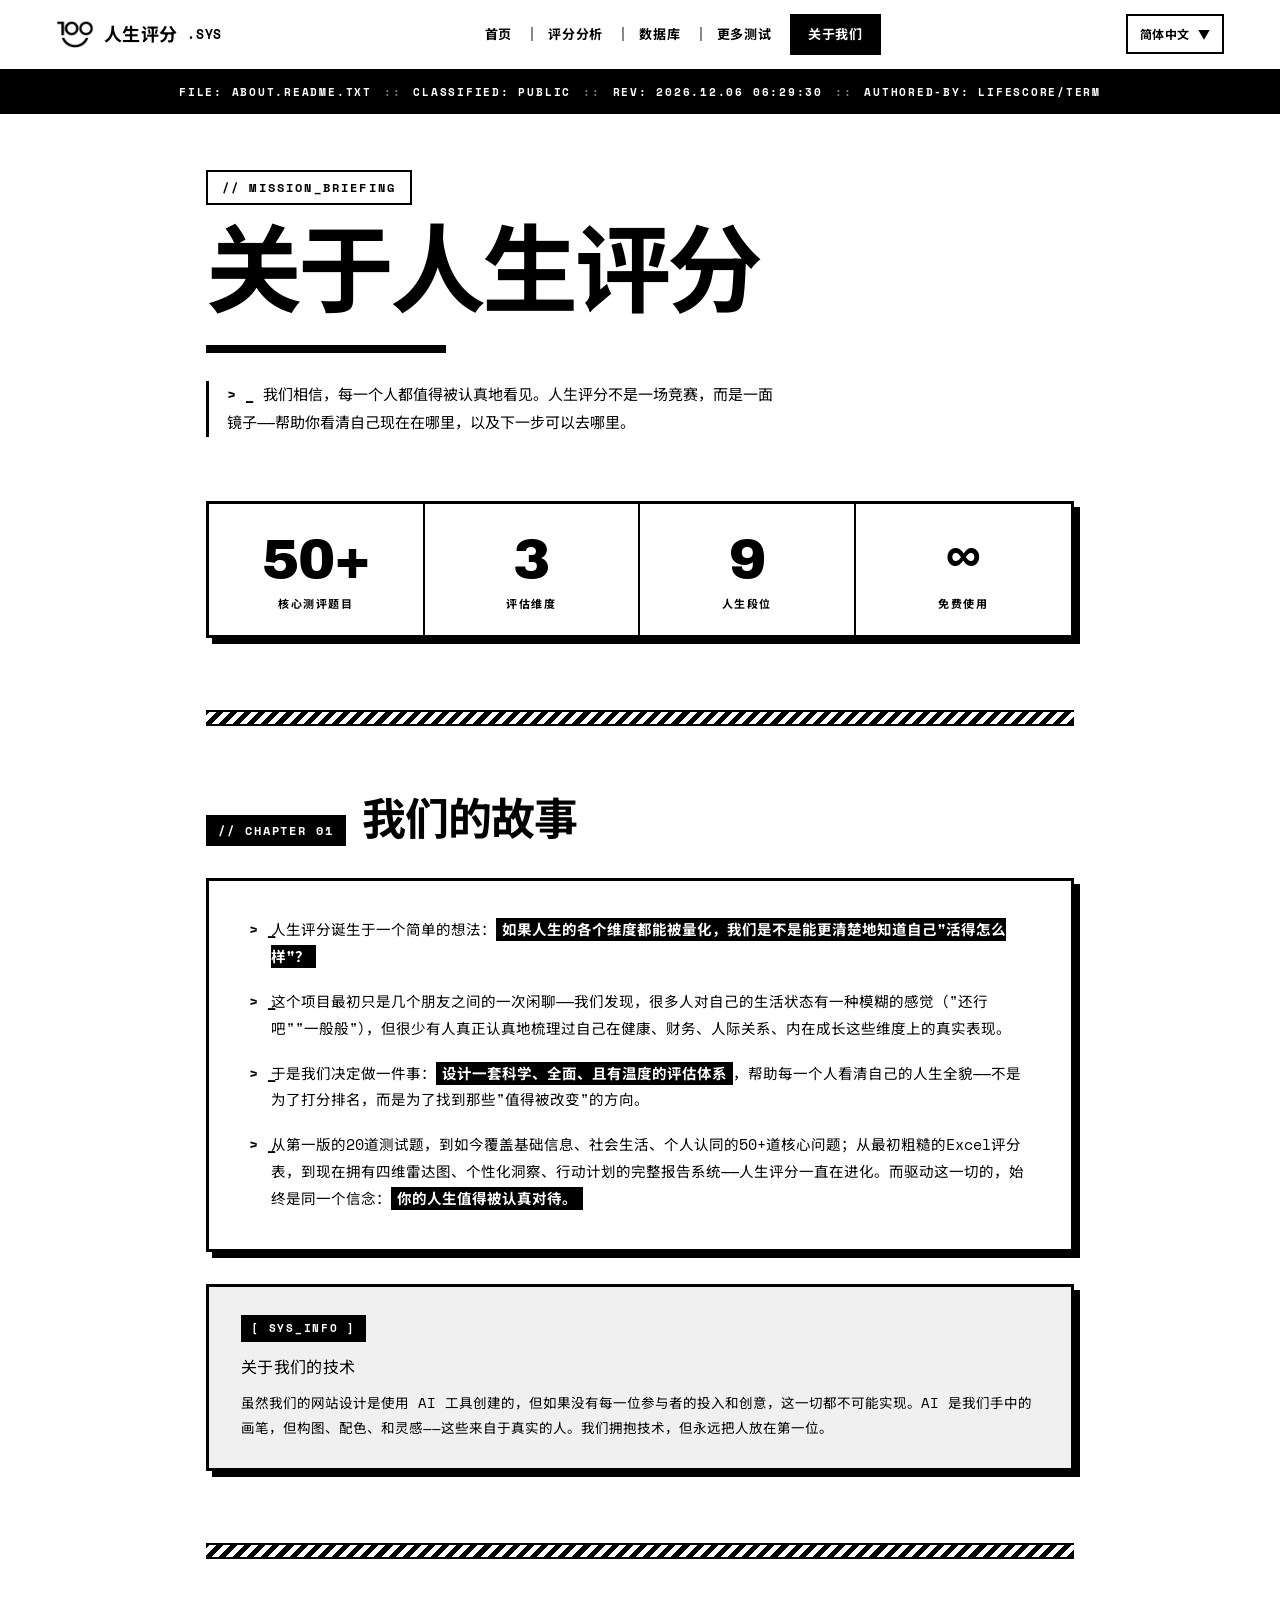
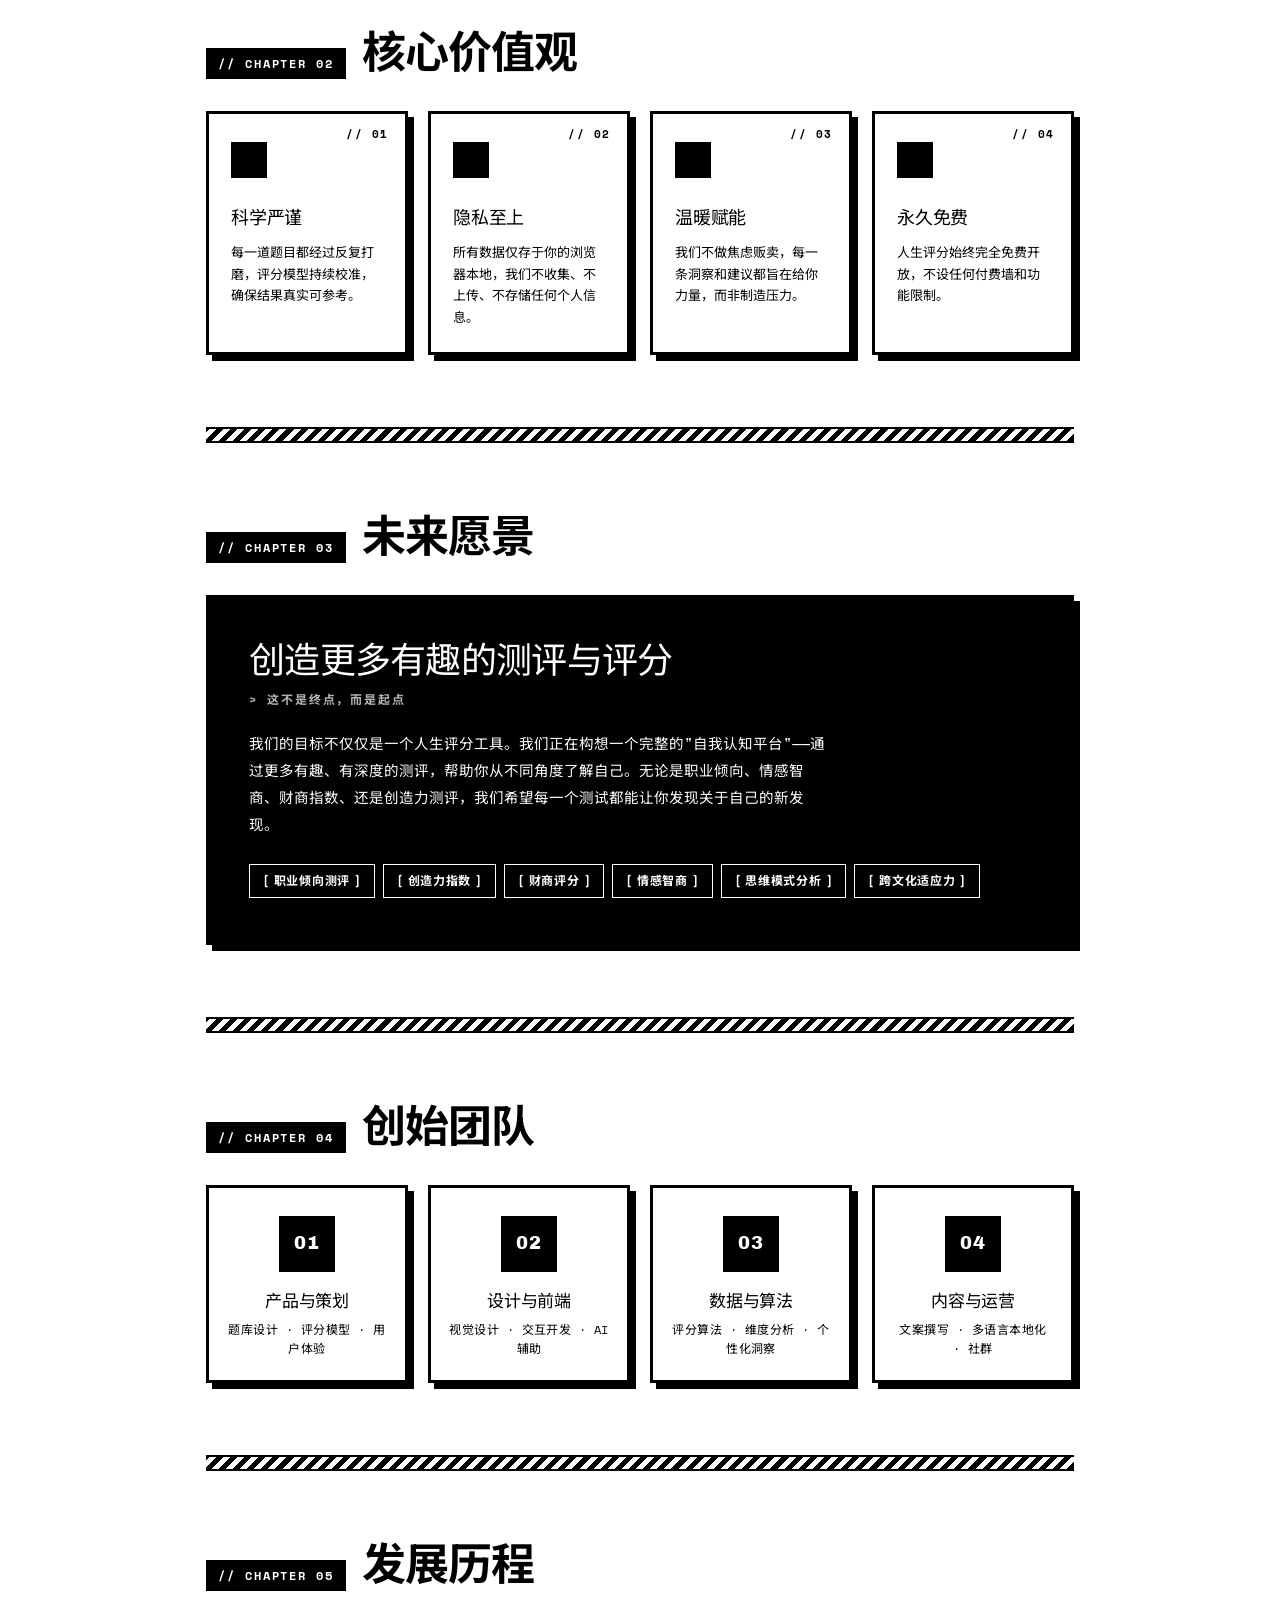
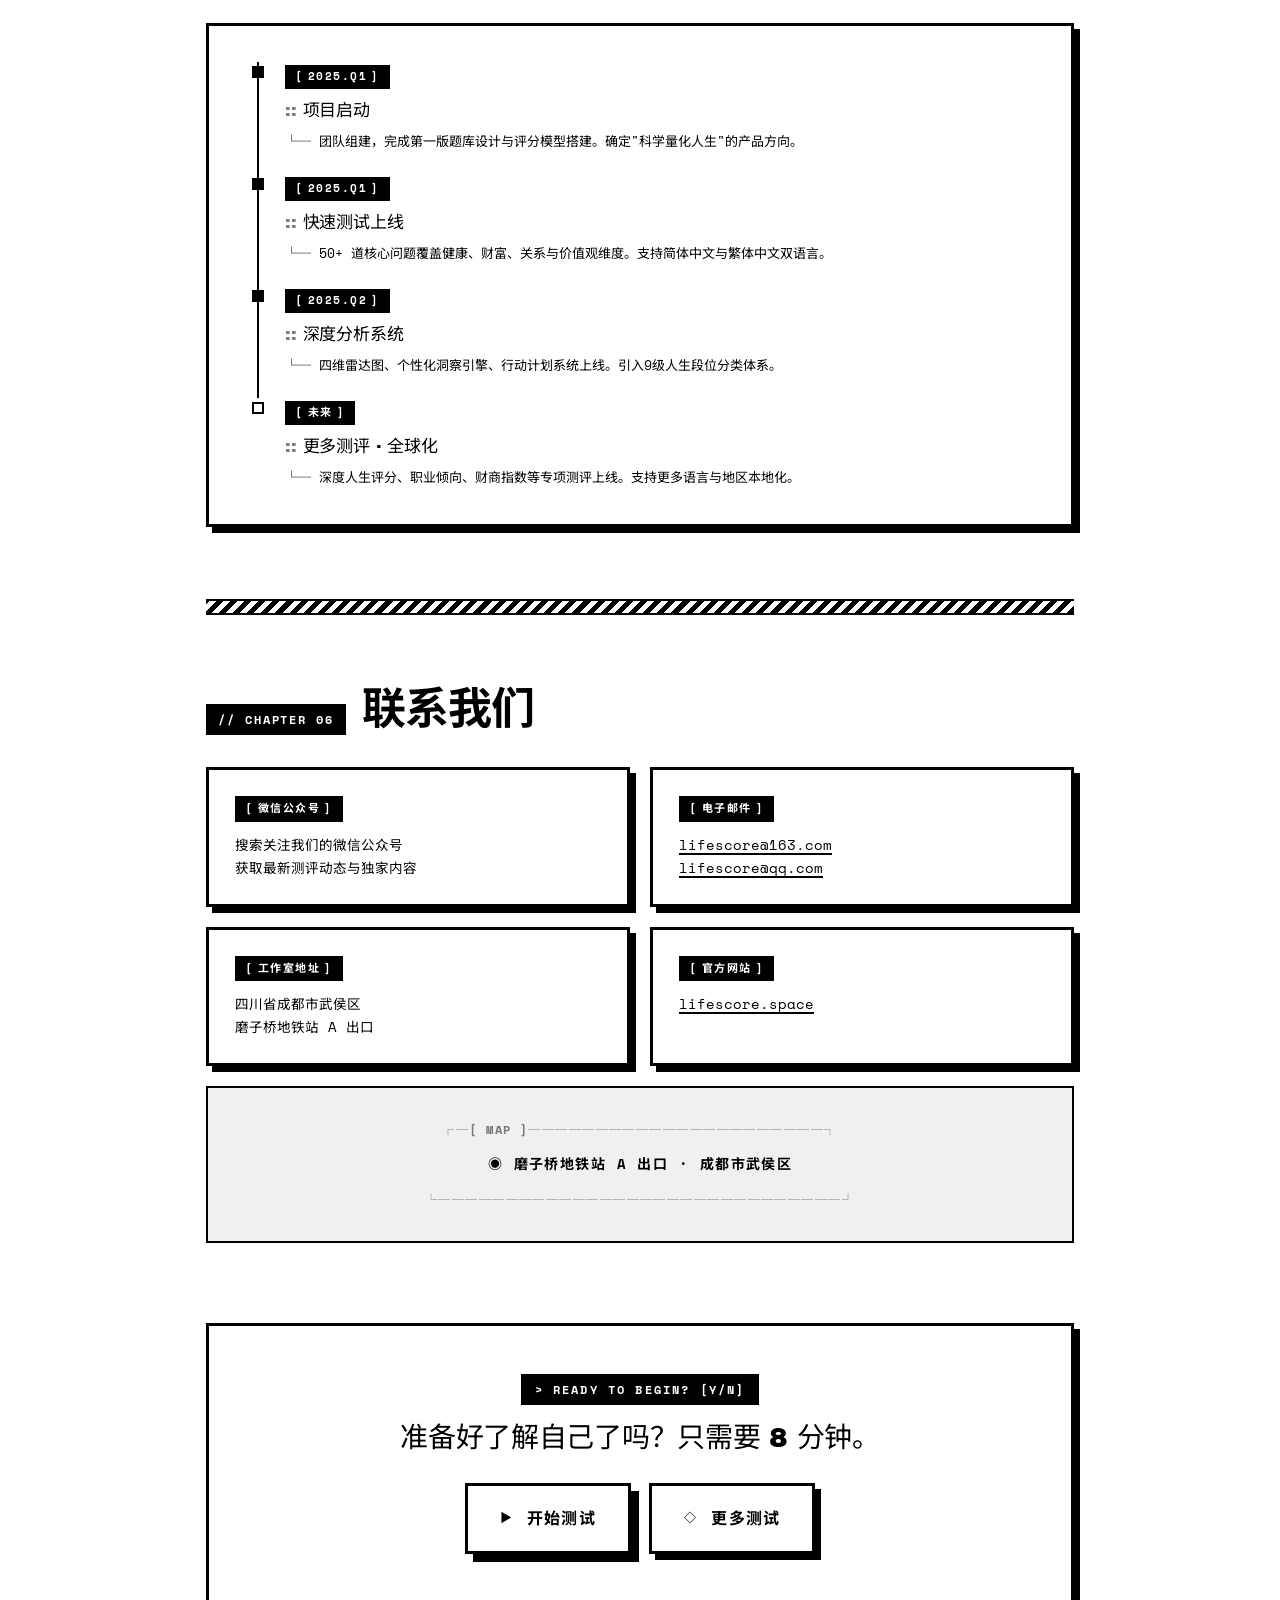
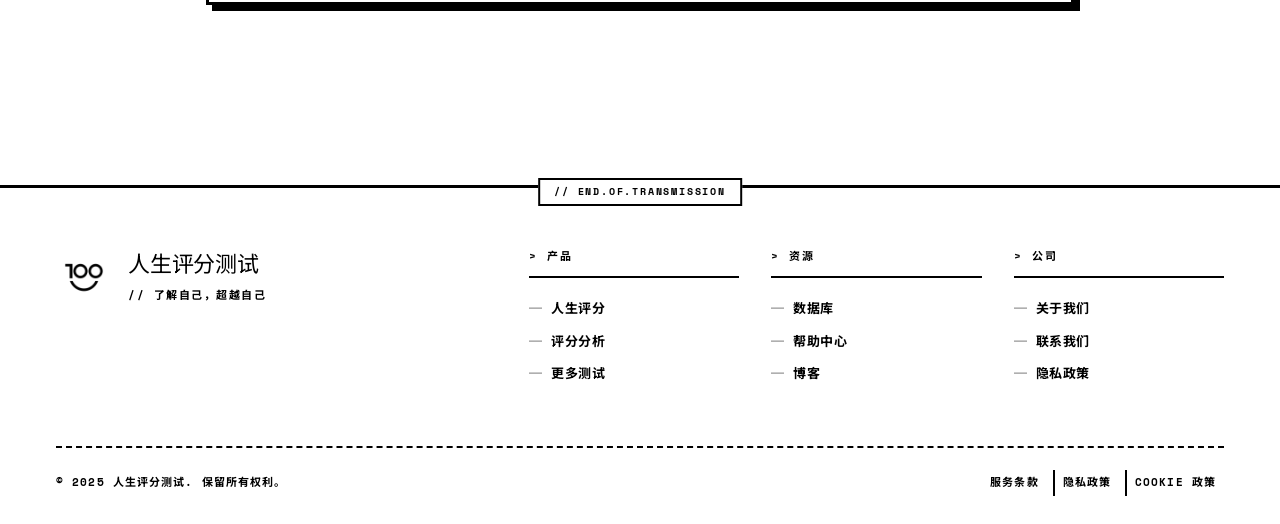
==== commit 5bf1ab3a: "Add files via upload" ====
--- a/about.html
+++ b/about.html
@@ -20,7 +20,7 @@
   <header class="hud" id="header">
     <div class="hud-row">
       <a href="index.html" class="brand">
-        <img class="brand-mark" src="images/favicon.ico" alt="LS"/>
+        <img class="brand-mark" src="images/apple-touch-icon.png" alt="LS"/>
         <span class="brand-text" data-i18n="brandName">人生评分</span>
         <span class="brand-system">.SYS</span>
       </a>
@@ -305,7 +305,7 @@
   <footer class="footer">
     <div class="footer-inner">
       <div class="footer-brand">
-        <img class="footer-logo-mark" src="images/favicon.ico" alt="LS"/>
+        <img class="footer-logo-mark" src="images/apple-touch-icon.png" alt="LS"/>
         <div>
           <div class="footer-name"    data-i18n="footer.brand">人生评分测试</div>
           <div class="footer-tagline" data-i18n="footer.tagline">了解自己，超越自己</div>
--- a/style.css
+++ b/style.css
@@ -5290,3 +5290,352 @@
   .db-category-subtitle { font-size: 10px !important; }
   .db-scroll-top { bottom: 16px; right: 16px; width: 42px; height: 42px; }
 }
+
+/* ════════════════════════════════════════════════════════════
+   QUIZ CONTROLS — Connected Terminal Track redesign
+   Overrides legacy .quiz-controls / .btn-prev / .btn-next /
+   .quiz-page-dots / .qdot rules earlier in this file via
+   source order + !important. Fixes button text wrapping and
+   cluttered bracketed pagination.
+   ════════════════════════════════════════════════════════════ */
+
+/* ── Controls row ── */
+.quiz-controls {
+  display: flex !important;
+  align-items: center !important;
+  justify-content: space-between !important;
+  gap: 14px !important;
+}
+
+/* ── Prev / Next buttons — strict single-line, perfectly centered ── */
+.btn-prev,
+.btn-next {
+  display: inline-flex !important;
+  align-items: center !important;
+  justify-content: center !important;
+  flex-wrap: nowrap !important;
+  white-space: nowrap !important;
+  min-width: max-content !important;
+  flex-shrink: 0 !important;
+  gap: 8px !important;
+  line-height: 1 !important;
+}
+.btn-prev > *,
+.btn-next > * {
+  flex-shrink: 0;
+  white-space: nowrap;
+}
+.btn-prev span,
+.btn-next span {
+  display: inline-block;
+  white-space: nowrap !important;
+  line-height: 1 !important;
+}
+.btn-prev svg,
+.btn-next svg {
+  flex-shrink: 0;
+  display: block;
+}
+
+/* ── Pagination — individual brutalist square blocks (centered) ── */
+.quiz-page-dots {
+  display: flex !important;
+  align-items: center !important;
+  justify-content: center !important;
+  flex-wrap: wrap !important;
+  gap: 10px !important;
+  padding: 0 !important;
+  margin: 0 auto !important;
+  border: none !important;
+  background: transparent !important;
+  box-shadow: none !important;
+  flex: 0 1 auto;
+  min-width: 0;
+  max-width: 100%;
+  overflow: visible;
+}
+.quiz-page-dots::-webkit-scrollbar { display: none; }
+
+/* ── Individual qdot — bordered square + small hard shadow ── */
+.qdot {
+  display: inline-flex !important;
+  align-items: center !important;
+  justify-content: center !important;
+  min-width: 36px !important;
+  height: 36px !important;
+  padding: 0 10px !important;
+  margin: 0 !important;
+  border: 2px solid #000000 !important;
+  border-radius: 0 !important;
+  background: #FFFFFF !important;
+  color: #000000 !important;
+  font-family: 'Space Mono', monospace !important;
+  font-size: 12px !important;
+  font-weight: 700 !important;
+  letter-spacing: 0.04em !important;
+  line-height: 1 !important;
+  flex-shrink: 0 !important;
+  box-shadow: 2px 2px 0 #000000 !important;
+  transform: none !important;
+  opacity: 1 !important;
+  transition: all 0.1s linear !important;
+}
+
+/* Kill the legacy [ ] brackets entirely */
+.qdot::before,
+.qdot::after {
+  display: none !important;
+  content: none !important;
+}
+
+/* ── Clickable hover — pop up + bigger shadow ── */
+.qdot--clickable { cursor: pointer !important; }
+.qdot--clickable:hover:not(.qdot--current) {
+  background: #F7F7F7 !important;
+  color: #000000 !important;
+  transform: translate(-2px, -2px) !important;
+  box-shadow: 4px 4px 0 #000000 !important;
+  opacity: 1 !important;
+}
+
+/* ── Active / current — pressed-in (inverted, no shadow, translated down) ── */
+.qdot.qdot--current {
+  background: #000000 !important;
+  color: #FFFFFF !important;
+  box-shadow: none !important;
+  transform: translate(2px, 2px) !important;
+  opacity: 1 !important;
+}
+
+/* ── Mobile ── */
+@media (max-width: 540px) {
+  .quiz-page-dots { gap: 8px !important; }
+  .qdot {
+    min-width: 32px !important;
+    height: 32px !important;
+    padding: 0 8px !important;
+    font-size: 11px !important;
+  }
+}
+
+/* ════════════════════════════════════════════════════════════
+   WINNER MODE — Golden Neo-Brutalism overrides for ls_last_score >= 100
+   ────────────────────────────────────────────────────────────
+   Strict aesthetic rules:
+     - No blur, no soft glows, no gradients.
+     - Keep thick 3px black borders.
+     - Solid Gold (#FFD700) as the accent fill, Orange (#f59e0b) as
+       a secondary heat color, pure Black (#000000) for borders & text.
+     - Hard square shadows only.
+   ════════════════════════════════════════════════════════════ */
+
+/* ── Hero accent line — black text on solid gold block ── */
+body.winner-mode .hero-title .accent,
+body.winner-mode .hero-title .line.accent {
+  background: #FFD700 !important;
+  color: #000000 !important;
+  border: 3px solid #000000 !important;
+  padding: 0 10px !important;
+  box-shadow: 6px 6px 0 #000000 !important;
+}
+
+/* ── Primary start CTA — solid gold square w/ chunky black shadow ── */
+body.winner-mode .btn-start,
+body.winner-mode #startBtn,
+body.winner-mode .btn.btn-primary,
+body.winner-mode .btn.btn-primary.btn-accent-red {
+  background: #FFD700 !important;
+  background-image: none !important;
+  color: #000000 !important;
+  border: 3px solid #000000 !important;
+  border-radius: 0 !important;
+  box-shadow: 8px 8px 0 #000000 !important;
+  text-shadow: none !important;
+  filter: none !important;
+  transition: transform 0.12s linear, box-shadow 0.12s linear, background 0.12s linear, color 0.12s linear !important;
+}
+body.winner-mode .btn-start *,
+body.winner-mode #startBtn *,
+body.winner-mode .btn.btn-primary *,
+body.winner-mode .btn.btn-primary.btn-accent-red * {
+  color: #000000 !important;
+}
+
+/* Hover — invert: black bg, gold text, push shadow tighter */
+body.winner-mode .btn-start:hover,
+body.winner-mode #startBtn:hover,
+body.winner-mode .btn.btn-primary:hover,
+body.winner-mode .btn.btn-primary.btn-accent-red:hover {
+  background: #000000 !important;
+  color: #FFD700 !important;
+  box-shadow: 4px 4px 0 #FFD700 !important;
+  transform: translate(2px, 2px) !important;
+}
+body.winner-mode .btn-start:hover *,
+body.winner-mode #startBtn:hover *,
+body.winner-mode .btn.btn-primary:hover *,
+body.winner-mode .btn.btn-primary.btn-accent-red:hover * {
+  color: #FFD700 !important;
+}
+
+/* ── Arcade scoreboard — gold outer chassis, black inner CRT ── */
+body.winner-mode .arcade {
+  background: #FFD700 !important;
+  background-image: none !important;
+  border-color: #000000 !important;
+  box-shadow: 8px 8px 0 #000000 !important;
+}
+body.winner-mode .arcade-head {
+  background: #000000 !important;
+  color: #FFD700 !important;
+}
+body.winner-mode .arcade-head * { color: #FFD700 !important; }
+/* Inner CRT stays pitch black so the score number remains readable */
+body.winner-mode .arcade-crt {
+  background: #000000 !important;
+  border: 3px solid #000000 !important;
+}
+body.winner-mode .arcade-num,
+body.winner-mode .arcade-slash,
+body.winner-mode .arcade-max,
+body.winner-mode .arcade-unit {
+  color: #FFD700 !important;
+  text-shadow: none !important;
+}
+body.winner-mode .arcade-bar-wrap,
+body.winner-mode .arcade-dims,
+body.winner-mode .arcade-status {
+  color: #000000 !important;
+}
+body.winner-mode .arcade-bar {
+  background: #FFFFFF !important;
+  border: 3px solid #000000 !important;
+}
+body.winner-mode .arcade-bar-fill {
+  background: #000000 !important;
+  background-image: none !important;
+}
+body.winner-mode .arcade-status,
+body.winner-mode .arcade-dims-title { color: #000000 !important; }
+body.winner-mode .arcade-status-cursor { background: #000000 !important; }
+
+/* ── Winner banner — large, gold, brutalist ── */
+body.winner-mode .winner-banner {
+  display: inline-block !important;
+  background: #FFD700 !important;
+  color: #000000 !important;
+  border: 3px solid #000000 !important;
+  border-radius: 0 !important;
+  padding: 12px 20px !important;
+  font-family: var(--f-display, 'Archivo Black', 'Noto Sans SC', sans-serif) !important;
+  font-size: 16px !important;
+  font-weight: 900 !important;
+  letter-spacing: 0.08em !important;
+  box-shadow: 6px 6px 0 #000000 !important;
+  text-shadow: none !important;
+  filter: none !important;
+}
+
+/* ── Hero badge — also recolored when in winner-mode for cohesion ── */
+body.winner-mode .hero-badge {
+  background: #000000 !important;
+  color: #FFD700 !important;
+  border: 3px solid #000000 !important;
+}
+
+/* ── Stat numbers in the hero strip pop in orange ── */
+body.winner-mode .stat-num {
+  color: #f59e0b !important;
+}
+
+/* ── Mobile: reduce shadow offsets so they don't overflow viewport ── */
+@media (max-width: 768px) {
+  body.winner-mode .btn-start,
+  body.winner-mode #startBtn,
+  body.winner-mode .btn.btn-primary,
+  body.winner-mode .btn.btn-primary.btn-accent-red {
+    box-shadow: 5px 5px 0 #000000 !important;
+  }
+  body.winner-mode .btn-start:hover,
+  body.winner-mode #startBtn:hover,
+  body.winner-mode .btn.btn-primary:hover,
+  body.winner-mode .btn.btn-primary.btn-accent-red:hover {
+    box-shadow: 3px 3px 0 #FFD700 !important;
+  }
+  body.winner-mode .arcade { box-shadow: 5px 5px 0 #000000 !important; }
+  body.winner-mode .winner-banner { box-shadow: 4px 4px 0 #000000 !important; font-size: 13px !important; padding: 10px 14px !important; }
+  body.winner-mode .hero-title .accent,
+  body.winner-mode .hero-title .line.accent { box-shadow: 4px 4px 0 #000000 !important; }
+}
+
+/* ════════════════════════════════════════════════════════════
+   HUD CONTROLS — height/alignment polish for .hud-right
+   Overrides earlier .lang-switcher / .menu-toggle rules in
+   this file via source order + !important. Fixes the language
+   switcher wrapping into two lines on mobile and aligns both
+   controls to a matched 40px box height.
+   ════════════════════════════════════════════════════════════ */
+
+/* ── Language switcher — single-line, fixed 40px height ── */
+.lang-switcher {
+  display: inline-flex !important;
+  align-items: center !important;
+  justify-content: center !important;
+  white-space: nowrap !important;
+  height: 40px !important;
+  box-sizing: border-box !important;
+  flex-shrink: 0 !important;
+}
+.lang-switcher * {
+  white-space: nowrap !important;
+}
+
+/* ── Menu toggle — square 40×40 to match the lang-switcher ── */
+.menu-toggle {
+  width: 40px !important;
+  height: 40px !important;
+  box-sizing: border-box !important;
+  position: relative !important;
+  flex-shrink: 0 !important;
+  padding: 0 !important;
+}
+
+/* ── Hamburger lines — recentered for the new 40px box ── */
+.menu-toggle span {
+  position: absolute !important;
+  left: 50% !important;
+  transform: translateX(-50%);
+  transition: top 0.2s ease, transform 0.2s ease !important;
+}
+.menu-toggle span:nth-child(1) { top: 11px !important; }
+.menu-toggle span:nth-child(2) { top: 19px !important; }
+.menu-toggle span:nth-child(3) { top: 27px !important; }
+
+/* ── Active (X) state — rotate around the new center (19px) ── */
+.menu-toggle[aria-expanded="true"] span:nth-child(1) {
+  top: 19px !important;
+  transform: translateX(-50%) rotate(45deg) !important;
+}
+.menu-toggle[aria-expanded="true"] span:nth-child(2) {
+  opacity: 0 !important;
+}
+.menu-toggle[aria-expanded="true"] span:nth-child(3) {
+  top: 19px !important;
+  transform: translateX(-50%) rotate(-45deg) !important;
+}
+
+/* ── Hud-right container — keep the two controls perfectly aligned ── */
+.hud-right {
+  display: inline-flex !important;
+  align-items: center !important;
+  gap: 10px;
+}
+
+/* ── Mobile: tighter padding so we don't overflow narrow viewports ── */
+@media (max-width: 540px) {
+  .lang-switcher {
+    padding: 0 10px !important;
+    font-size: 11px !important;
+  }
+  .hud-right { gap: 8px; }
+}
